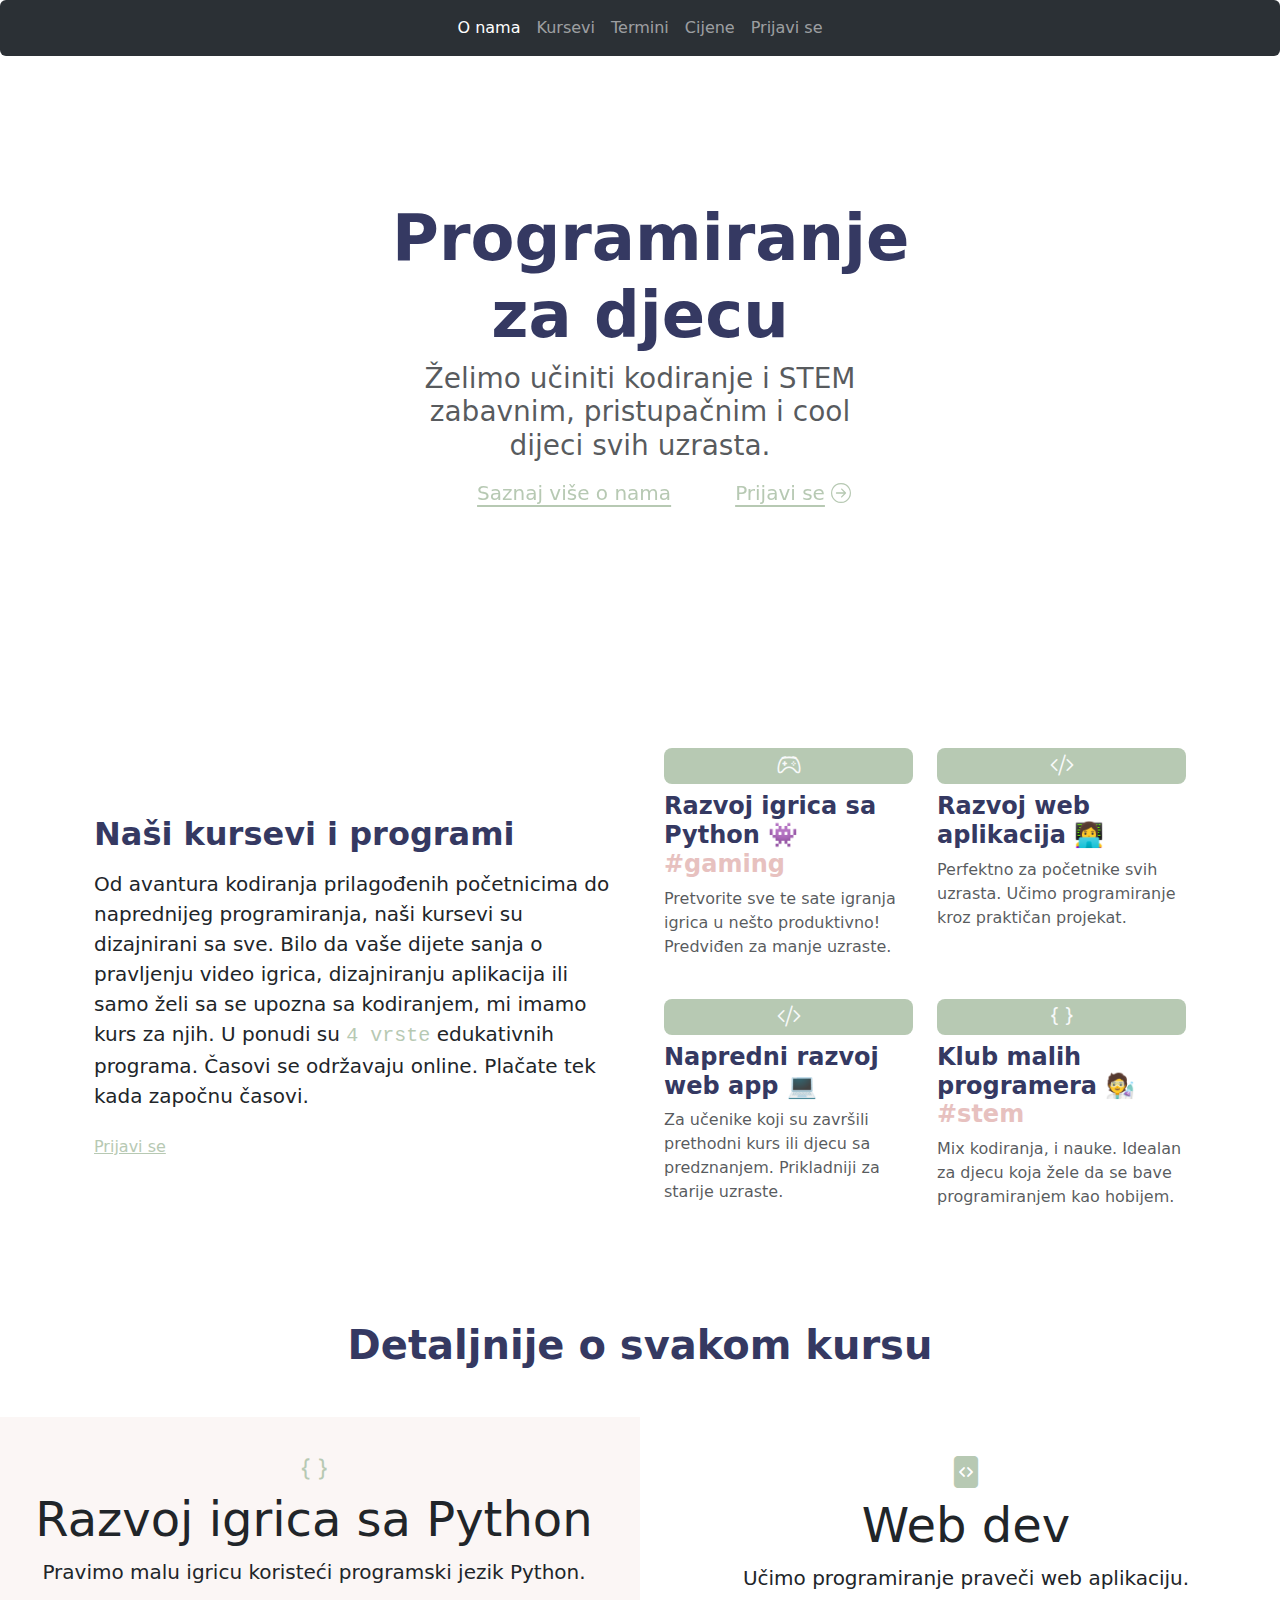
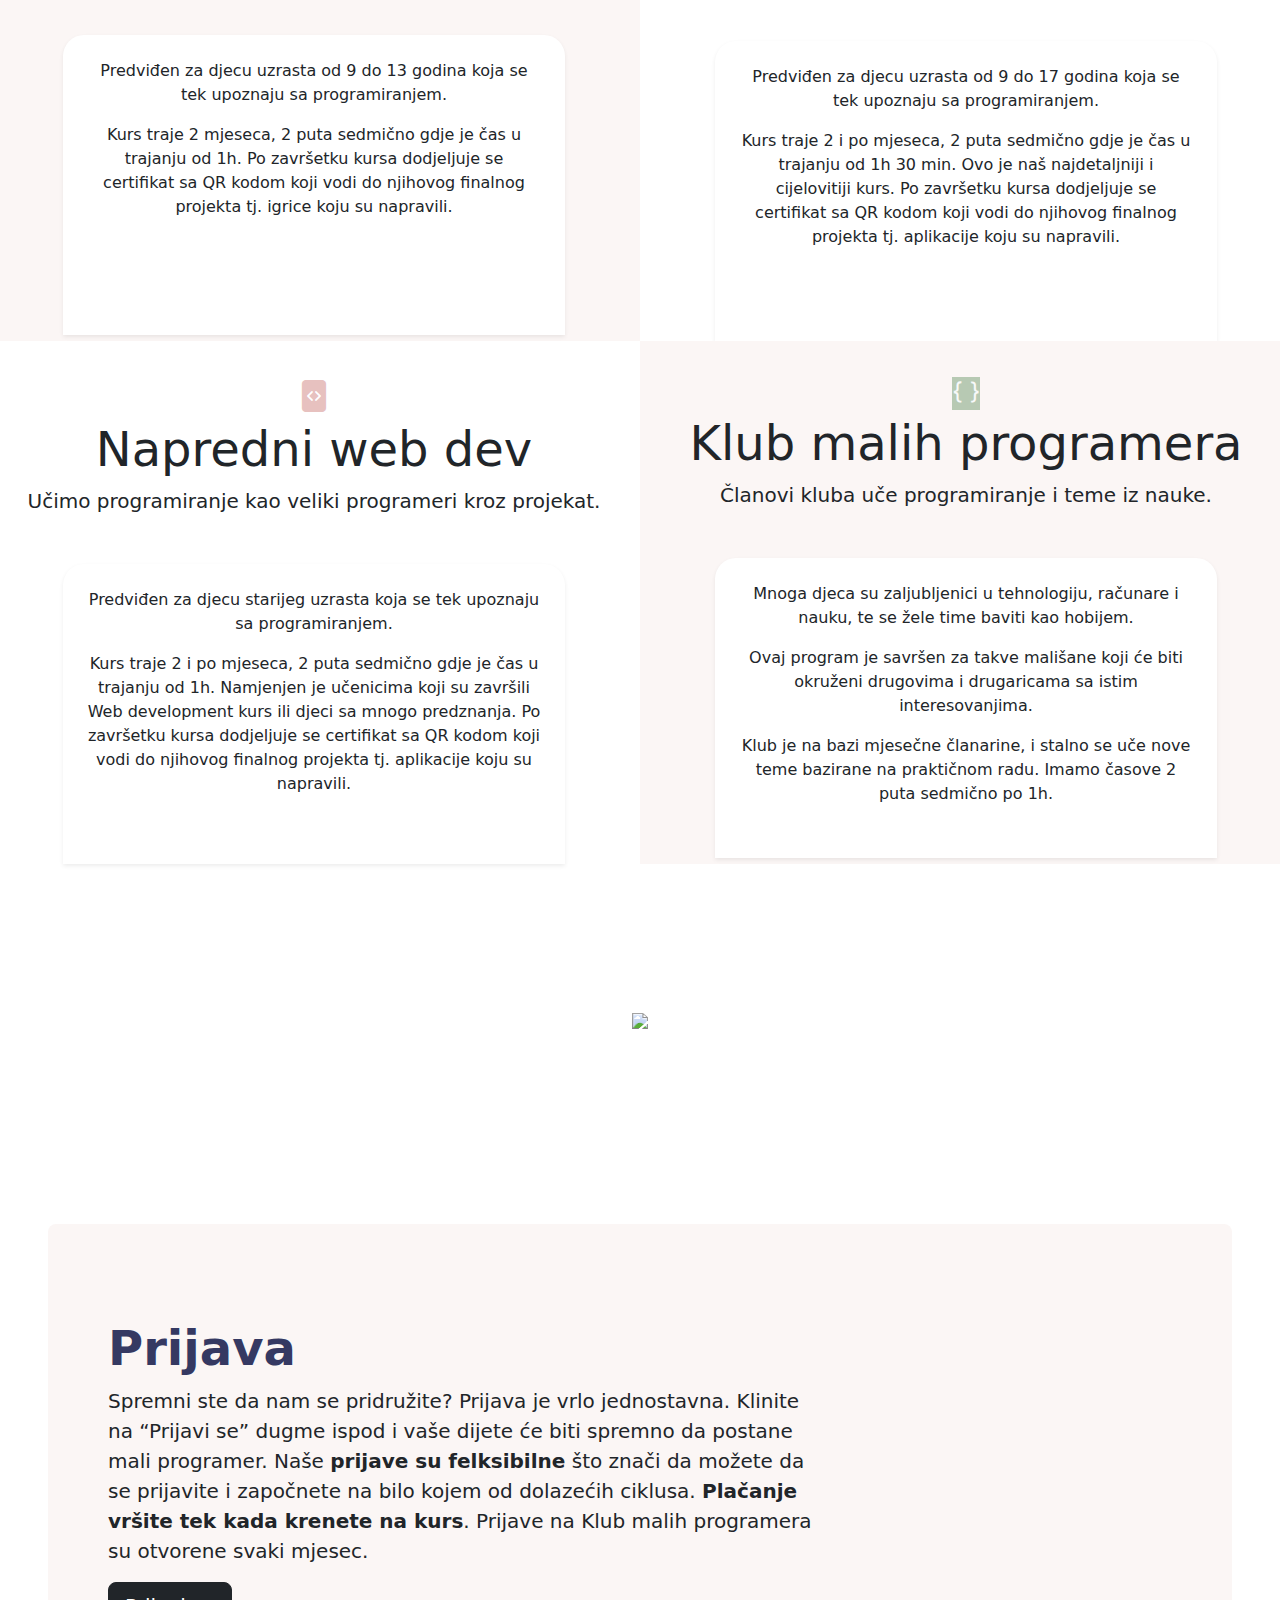
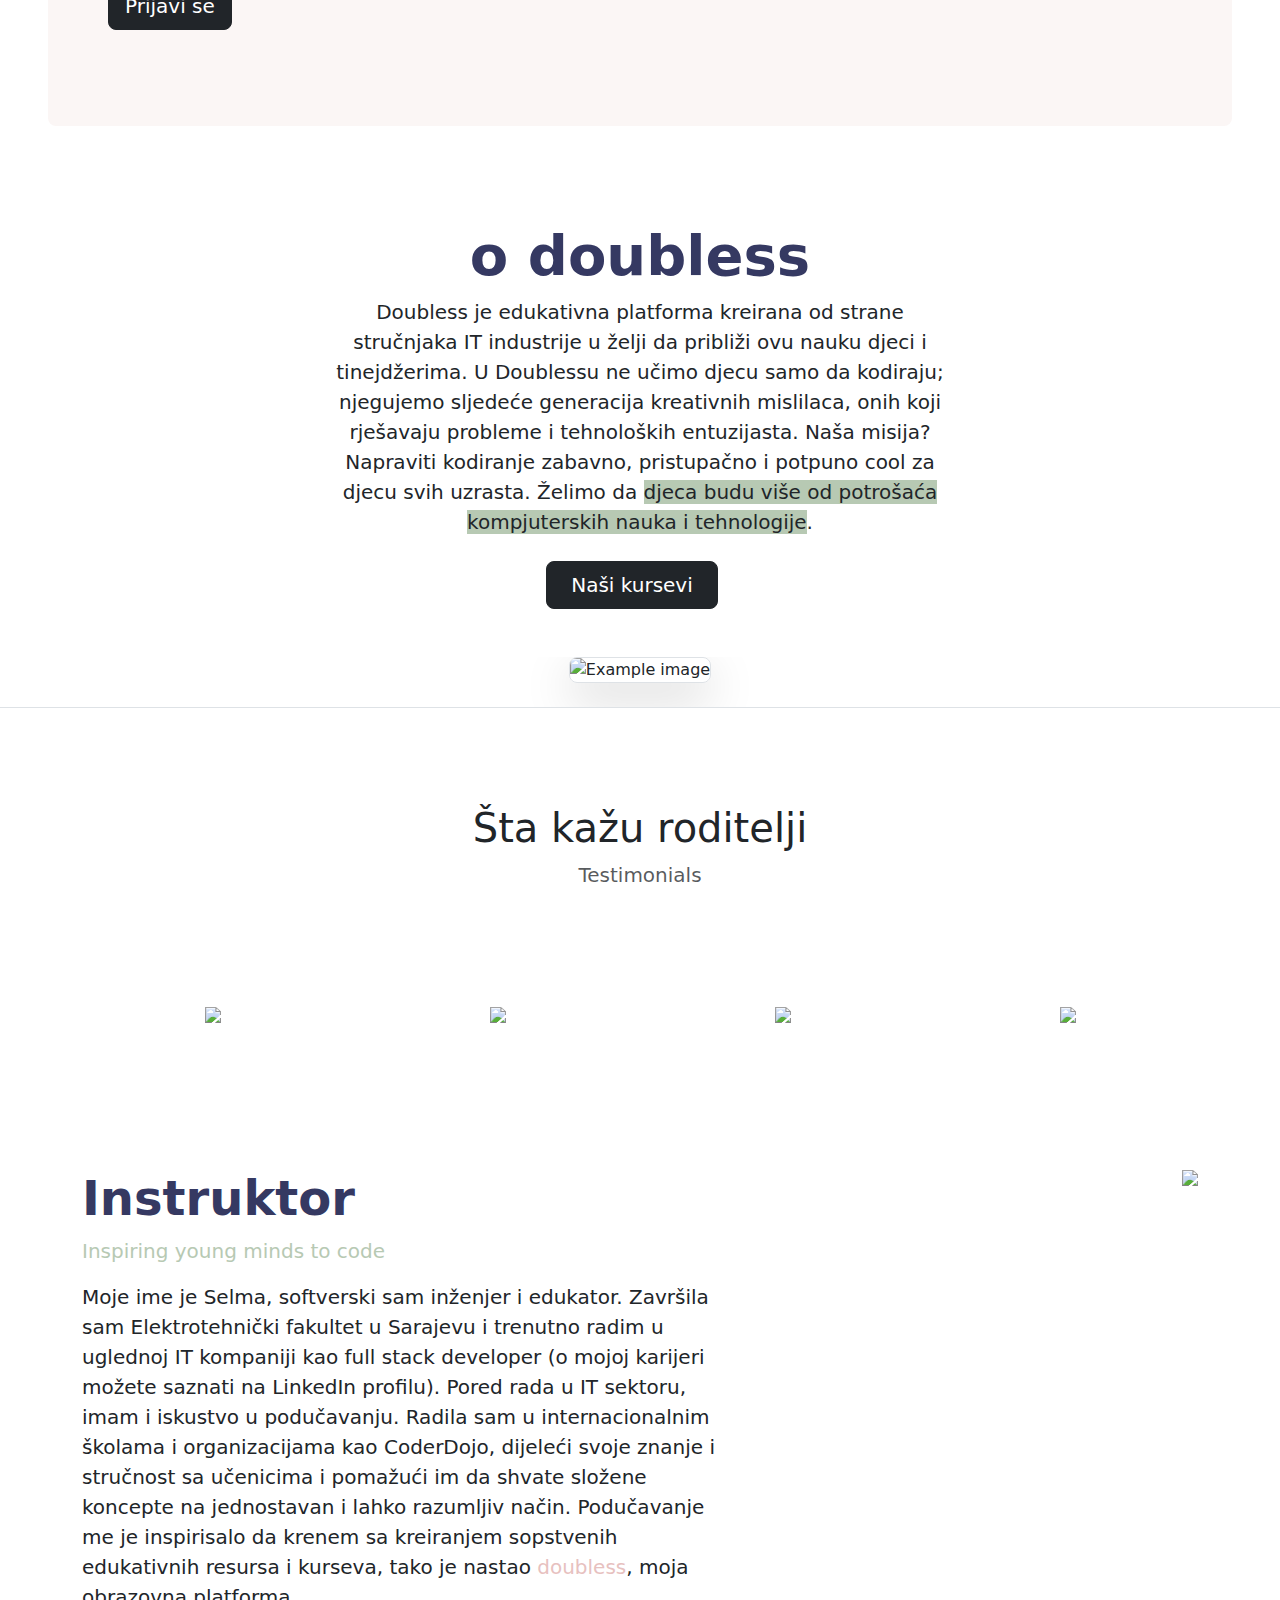
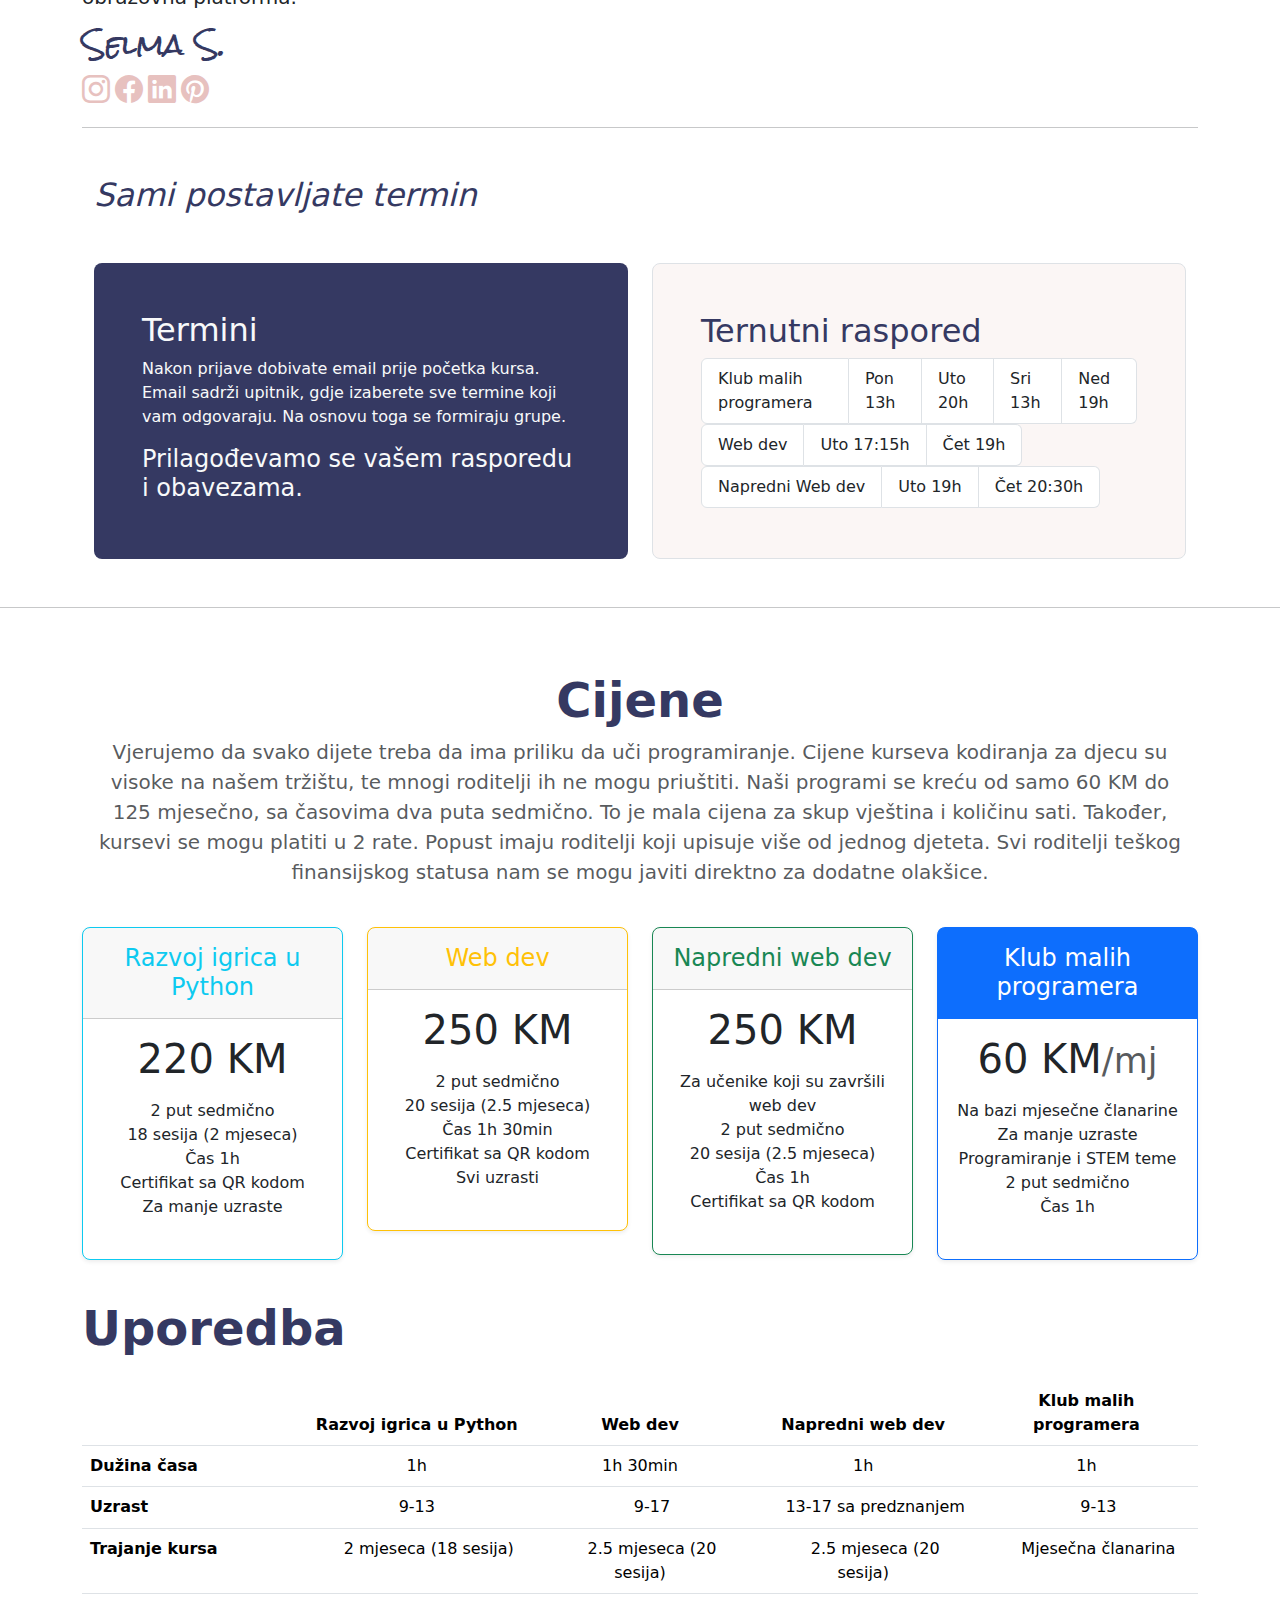
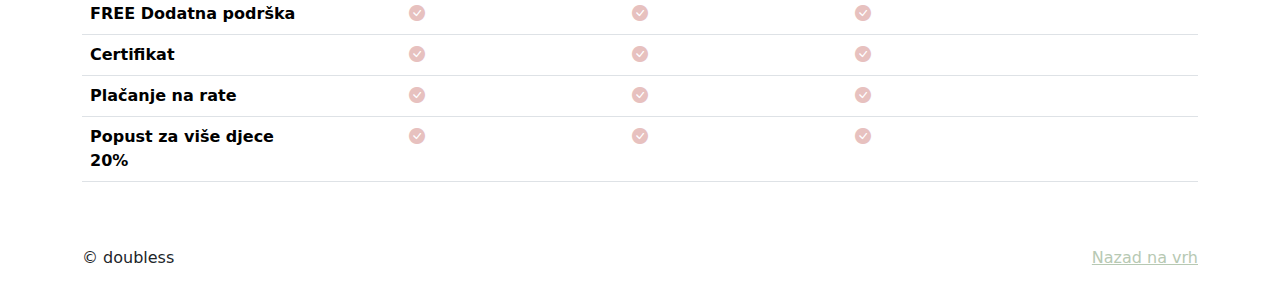
==== index.html @ 35d380a1 "Update and rename indext.html to index.html" ====
<!DOCTYPE html>
<html>

<head>
    <title>doubless - Kursevi Info</title>
    <link rel="icon" type="image/x-icon" href="assets/doubless-logo.svg">
    <link rel="stylesheet" href="style.css">
    <link href="https://cdn.jsdelivr.net/npm/bootstrap@5.3.3/dist/css/bootstrap.min.css" rel="stylesheet"
        integrity="sha384-QWTKZyjpPEjISv5WaRU9OFeRpok6YctnYmDr5pNlyT2bRjXh0JMhjY6hW+ALEwIH" crossorigin="anonymous">
    <link rel="stylesheet" href="https://cdn.jsdelivr.net/npm/bootstrap-icons@1.3.0/font/bootstrap-icons.css">
    <link rel="preconnect" href="https://fonts.googleapis.com">
    <link rel="preconnect" href="https://fonts.gstatic.com" crossorigin>
    <link href="https://fonts.googleapis.com/css2?family=Rock+Salt&display=swap" rel="stylesheet">
    <script src="https://cdn.jsdelivr.net/npm/bootstrap@5.3.3/dist/js/bootstrap.bundle.min.js"></script>
</head>

<body>
    <!--NAVBAR-->
    <nav class="navbar navbar-expand-lg bg-body-tertiary rounded sticky-top" aria-label="Main menu"
        data-bs-theme="dark">
        <div class="container-fluid">
            <button class="navbar-toggler" type="button" data-bs-toggle="collapse" data-bs-target="#navbarsExample11"
                aria-controls="navbarsExample11" aria-expanded="false" aria-label="Toggle navigation">
                <span class="navbar-toggler-icon"></span>
            </button>

            <div class="collapse navbar-collapse d-lg-flex" id="navbarsExample11">
                <ul class="navbar-nav col-lg-12 justify-content-lg-center">
                    <li class="nav-item">
                        <a class="nav-link active" aria-current="page" href="#o-doubless">O nama</a>
                    </li>
                    <li class="nav-item">
                        <a class="nav-link" href="#kursevi">Kursevi</a>
                    </li>
                    <li class="nav-item">
                        <a class="nav-link" href="#termini">Termini</a>
                    </li>
                    <li class="nav-item">
                        <a class="nav-link" href="#cijene">Cijene</a>
                    </li>
                    <li class="nav-item">
                        <a class="nav-link" href="#prijava">Prijavi se</a>
                    </li>
                </ul>

            </div>
        </div>
    </nav>
    </nav>
    <!--END NAVBAR-->
    <main data-bs-spy="scroll" data-bs-target="#main-nav">
        <!--HEADER-->
        <div class="position-relative overflow-hidden p-3 p-md-5 coding-kids-bg text-center">
            <div class="col-md-6 p-lg-5 mx-auto my-5">
                <h1 class="display-3 fw-bold blue-text">Programiranje za djecu</h1>
                <h3 class="fw-normal text-muted mb-3">Želimo učiniti kodiranje i STEM zabavnim, pristupačnim i cool
                    dijeci svih uzrasta.</h3>
                <div class="d-flex gap-3 justify-content-center lead fw-normal">
                    <a class="icon-link mx-5" href="#o-doubless">
                        Saznaj više o nama
                    </a>
                    <a class="icon-link" href="#prijava">
                        Prijavi se <i class="bi-arrow-right-circle"></i>

                    </a>
                </div>
            </div>
        </div>

        <!--KURSEVI-->
        <div id="kursevi" class="container px-4 py-5">

            <div class="row row-cols-1 row-cols-md-2 align-items-md-center g-5 py-5">
                <div class="col d-flex flex-column align-items-start gap-2">
                    <h2 class="fw-bold blue-text">Naši kursevi i programi</h2>
                    <p class="lead">
                        Od avantura kodiranja prilagođenih početnicima do naprednijeg programiranja, naši kursevi su
                        dizajnirani sa sve. Bilo da vaše dijete sanja o pravljenju video igrica,
                        dizajniranju
                        aplikacija ili samo želi sa se upozna sa kodiranjem, mi imamo kurs za njih. U ponudi su
                        <strong class="font-monospace green-text">4 vrste</strong>
                        edukativnih programa. Časovi se održavaju online. Plačate tek kada započnu časovi.
                    </p>
                    <a href="https://docs.google.com/forms/d/e/1FAIpQLSfyMTH7aptiJFYDIwvxErD6fFetUZGbNiWB-TC8jbRdV_e57Q/viewform?usp=sf_link"
                        class="green-text">Prijavi se</a>
                </div>

                <div class="col">
                    <div class="row row-cols-1 row-cols-sm-2 g-4">
                        <div class="col d-flex flex-column gap-2">
                            <div
                                class="feature-icon-small d-inline-flex align-items-center justify-content-center green-bg fs-4 rounded-3">
                                <i class="bi bi-controller  text-light"></i>
                            </div>
                            <h4 class="fw-semibold mb-0 blue-text">Razvoj igrica sa Python 👾 <span
                                    class="pink-text">#gaming</span></h4>
                            <p class="text-body-secondary">Pretvorite sve te sate igranja igrica u nešto produktivno!
                                Predviđen za manje uzraste.
                            </p>
                        </div>

                        <div class="col d-flex flex-column gap-2">
                            <div
                                class="feature-icon-small d-inline-flex align-items-center justify-content-center green-bg fs-4 rounded-3">
                                <i class="bi bi-code-slash  text-light"></i>
                            </div>
                            <h4 class="fw-semibold mb-0 blue-text">Razvoj web aplikacija 👩‍💻 </h4>
                            <p class="text-body-secondary">Perfektno za početnike svih uzrasta. Učimo programiranje kroz
                                praktičan projekat.
                            </p>
                        </div>

                        <div class="col d-flex flex-column gap-2">
                            <div
                                class="feature-icon-small d-inline-flex align-items-center justify-content-center green-bg fs-4 rounded-3">
                                <i class="bi bi-code-slash  text-light"></i>
                            </div>
                            <h4 class="fw-semibold mb-0 blue-text">Napredni razvoj web app 💻</h4>
                            <p class="text-body-secondary">Za učenike koji su završili prethodni kurs ili djecu sa
                                predznanjem. Prikladniji za starije uzraste.
                            </p>
                        </div>

                        <div class="col d-flex flex-column gap-2">
                            <div
                                class="feature-icon-small d-inline-flex align-items-center justify-content-center green-bg fs-4 rounded-3">
                                <i class="bi bi-braces text-light"></i>
                            </div>

                            <h4 class="fw-semibold mb-0 blue-text">Klub malih programera 🧑‍🔬<span
                                    class="pink-text">#stem</span></h4>
                            <p class="text-body-secondary">Mix kodiranja, i nauke. Idealan za djecu koja
                                žele da se bave programiranjem kao hobijem.
                            </p>
                        </div>
                    </div>
                </div>
            </div>
        </div>
        <!--KURSEVI DETALJNO-->
        <div clas="container mt-5 mb-5">
            <h2 class="display-6 fw-bold blue-text mb-5 text-center">Detaljnije o svakom kursu</h2>
            <div class="row text-center">
                <div class="col-lg-6 light-bg">
                    <div class="my-3 p-3">
                        <i class="bi bi-braces green-text fs-3"></i>
                        <h2 class="display-5">Razvoj igrica sa Python</h2>
                        <p class="lead    ">Pravimo malu igricu koristeći programski jezik Python.</p>
                    </div>
                    <div class="bg-body shadow-sm mx-auto p-4"
                        style="width: 80%; height: 300px; border-radius: 21px 21px 0 0;">
                        <p>Predviđen za djecu uzrasta od 9 do 13 godina koja se tek upoznaju sa programiranjem.</p>
                        <p>Kurs traje 2 mjeseca, 2 puta sedmično gdje je čas u trajanju od 1h. Po završetku kursa
                            dodjeljuje se certifikat sa QR kodom koji vodi do njihovog finalnog
                            projekta tj. igrice koju su napravili.</p>

                    </div>
                </div>
                <div class="col-lg-6">
                    <div class="my-3 p-3">
                        <i class="bi bi-file-code-fill green-text fs-2"></i>
                        <h2 class="display-5">Web dev</h2>
                        <p class="lead">Učimo programiranje praveči web aplikaciju.</p>
                    </div>
                    <div class="bg-body shadow-sm mx-auto p-4"
                        style="width: 80%; height: 300px; border-radius: 21px 21px 0 0;">
                        <p>Predviđen za djecu uzrasta od 9 do 17 godina koja se tek upoznaju sa programiranjem.</p>
                        <p>Kurs traje 2 i po mjeseca, 2 puta sedmično gdje je čas u trajanju od 1h 30 min. Ovo je naš
                            najdetaljniji i cijelovitiji kurs. Po završetku kursa
                            dodjeljuje se certifikat sa QR kodom koji vodi do njihovog finalnog
                            projekta tj. aplikacije koju su napravili.</p>
                    </div>
                </div>
            </div>
            <div class="row text-center">
                <div class="col-lg-6">
                    <div class="my-3 p-3">
                        <i class="bi bi-file-code-fill pink-text fs-2"></i>
                        <h2 class="display-5">Napredni web dev</h2>
                        <p class="lead    ">Učimo programiranje kao veliki programeri kroz projekat.</p>
                    </div>
                    <div class="bg-body shadow-sm mx-auto p-4"
                        style="width: 80%; height: 300px; border-radius: 21px 21px 0 0;">
                        <p>Predviđen za djecu starijeg uzrasta koja se tek upoznaju sa programiranjem.</p>
                        <p>Kurs traje 2 i po mjeseca, 2 puta sedmično gdje je čas u trajanju od 1h. Namjenjen je
                            učenicima koji su završili Web development kurs ili djeci sa mnogo predznanja. Po završetku
                            kursa
                            dodjeljuje se certifikat sa QR kodom koji vodi do njihovog finalnog
                            projekta tj. aplikacije koju su napravili.</p>
                    </div>
                </div>
                <div class="col-lg-6 light-bg">
                    <div class="my-3 p-3">
                        <i class="bi bi-braces text-light green-bg fs-3"></i>
                        <h2 class="display-5">Klub malih programera</h2>
                        <p class="lead">Članovi kluba uče programiranje i teme iz nauke.</p>
                    </div>
                    <div class="bg-body shadow-sm mx-auto p-4"
                        style="width: 80%; height: 300px; border-radius: 21px 21px 0 0;">
                        <p>Mnoga djeca su zaljubljenici u tehnologiju, računare i nauku, te se žele time baviti kao
                            hobijem.</p>
                        <p>Ovaj program je savršen za takve mališane koji će biti okruženi drugovima i drugaricama sa
                            istim interesovanjima.</p>
                        <p>Klub je na bazi mjesečne članarine, i stalno se uče nove teme bazirane na praktičnom radu.
                            Imamo časove 2 puta sedmično po 1h.
                        </p>

                    </div>
                </div>

            </div>
        </div>

        <!--CERTIFIKAT-->
        <div class="position-relative overflow-hidden p-3 p-md-5 text-center">
            <div class="col-md-12 p-lg-5 mx-auto my-5">
                <img class="img-fluid" src="assets/certifikat.png">
            </div>
        </div>
        <!--PRIJAVA-->
        <div id="prijava" class="p-5 m-5 light-bg rounded-3">
            <div class="container-fluid py-5">
                <h1 class="display-5 fw-bold blue-text">Prijava</h1>
                <p class="col-md-8 fs-5">
                    Spremni ste da nam se pridružite? Prijava je vrlo jednostavna. Klinite na “Prijavi se”
                    dugme ispod i vaše dijete će biti spremno da postane mali programer. Naše
                    <strong> prijave su felksibilne</strong> što znači da možete da se prijavite i započnete na bilo
                    kojem od
                    dolazećih ciklusa. <strong>Plačanje vršite tek kada krenete na kurs</strong>. Prijave na Klub malih
                    programera su otvorene svaki mjesec.
                </p>
                <a href="https://docs.google.com/forms/d/e/1FAIpQLSfyMTH7aptiJFYDIwvxErD6fFetUZGbNiWB-TC8jbRdV_e57Q/viewform?usp=sf_link"
                    class="btn btn-dark btn-lg" type="button">Prijavi se</a>
            </div>
        </div>

        <!--O NAMA-->
        <div id="o-doubless" class="px-4 pt-5 text-center border-bottom">
            <h1 class="display-4 fw-bold blue-text">o doubless</h1>
            <div class="col-lg-6 mx-auto">
                <p class="lead mb-4">Doubless je edukativna platforma kreirana od strane stručnjaka IT industrije u
                    želji da približi ovu nauku djeci i tinejdžerima. U Doublessu ne učimo djecu samo da kodiraju;
                    njegujemo sljedeće
                    generacija kreativnih mislilaca, onih koji rješavaju probleme i tehnoloških entuzijasta. Naša
                    misija? Napraviti
                    kodiranje
                    zabavno, pristupačno i potpuno cool za djecu svih uzrasta. Želimo da <spam class="green-bg">djeca
                        budu više od potrošaća
                        kompjuterskih nauka i tehnologije</spam>.
                </p>
                <div class="d-grid gap-2 d-sm-flex justify-content-sm-center mb-5">
                    <a href="#kursevi" type="button" class="btn btn-dark btn-lg px-4 me-sm-3">Naši kursevi</a>
                </div>
            </div>
            <div class="overflow-hidden" style="max-height: 30vh;">
                <div class="container px-5">
                    <img src="https://scontent.fsjj1-1.fna.fbcdn.net/v/t39.30808-6/355636061_574315298188347_8721542532376691542_n.png?_nc_cat=110&ccb=1-7&_nc_sid=cc71e4&_nc_ohc=D7DRjhoy9J8Q7kNvgGRf_wW&_nc_ht=scontent.fsjj1-1.fna&oh=00_AYCmL9m9R1mGpqq2GhCBnh_UpuxuMKOahS43EcLEIBGIGQ&oe=66D1874F"
                        class="img-fluid border rounded-3 shadow-lg mb-4" alt="Example image" width="700" height="500"
                        loading="lazy">
                </div>
            </div>
        </div>
        <!--TESTIMONIALS-->
        <section class="py-5 text-center container">
            <div class="row py-lg-5">
                <div class="col-lg-8 col-md-8 mx-auto">
                    <h1 class="fw-light">Šta kažu roditelji</h1>
                    <p class="lead text-body-secondary">Testimonials</p>
                </div>
            </div>
            <div class="row py-lg-5">
                <div class="col-lg-3 col-md-4 mx-auto">
                    <img class="img-fluid" src="assets/testimonials1.png">
                </div>
                <div class="col-lg-3 col-md-4 mx-auto">
                    <img class="img-fluid" src="assets/testimonials2.png">
                </div>
                <div class="col-lg-3 col-md-4 mx-auto">
                    <img class="img-fluid" src="assets/testimonials3.png">
                </div>
                <div class="col-lg-3 col-md-4 mx-auto">
                    <img class="img-fluid" src="assets/testimonials4.png">
                </div>
            </div>
        </section>
        <!--INSTRUKTOR-->
        <div class="container marketing mt-5">
            <div class="row featurette">
                <div class="col-lg-7">
                    <h2 class="display-5 fw-bold blue-text">Instruktor
                    </h2>
                    <p class="lead green-text">Inspiring young minds to code</p>

                    <p class="lead">Moje ime je Selma, softverski sam inženjer i edukator. Završila sam Elektrotehnički
                        fakultet u Sarajevu i trenutno radim u uglednoj IT kompaniji kao full stack developer (o mojoj
                        karijeri možete saznati na LinkedIn profilu).
                        Pored rada u IT sektoru, imam i iskustvo u podučavanju. Radila sam u internacionalnim školama i
                        organizacijama kao
                        CoderDojo, dijeleći svoje znanje i stručnost sa učenicima i pomažući im da shvate složene
                        koncepte na jednostavan i lahko razumljiv način. Podučavanje me je inspirisalo da krenem sa
                        kreiranjem sopstvenih edukativnih resursa i kurseva, tako je nastao <spam
                            class="strong pink-text">doubless</spam>, moja obrazovna platforma.
                    </p>
                    <h3 class="rock-salt-regular blue-text mt-3 mb-2">Selma S.</h3>
                    <a href="https://www.instagram.com/doubless.primary/?hl=hr
                    " class="pink-text fs-3"><i class="bi bi-instagram"></i></a>
                    <a href="https://www.facebook.com/doubless.primary" class="pink-text fs-3"><i
                            class="bi bi-facebook"></i></a>
                    <a href="https://www.linkedin.com/in/selma-sorguc/
                    " class="pink-text fs-3"><i class="bi bi-linkedin"></i></a>
                    <a href="https://www.linkedin.com/in/selma-sorguc/
                    " class="pink-text fs-3"><i class="bi bi-pinterest"></i></a>
                </div>
                <div class="col-lg-5">
                    <img class="img-fluid float-end" src="assets/Professional Photos/7.png">
                </div>
            </div>

            <hr class="featurette-divider">

        </div>

        <!--TERMINI-->
        <div class="container">
            <div id="termini" class="container mt-5 mb-5">
                <h2 class="mt-5 mb-5 blue-text"><em>Sami postavljate termin</em></h2>
                <div class="row align-items-md-stretch">
                    <div class="col-md-6">
                        <div class="h-100 p-5 blue-bg text-light rounded-3">
                            <h2>Termini</h2>
                            <p>Nakon prijave dobivate email prije početka kursa. Email sadrži upitnik, gdje
                                izaberete
                                sve
                                termine koji vam odgovaraju. Na osnovu toga se formiraju grupe.</p>
                            <h4>Prilagođevamo se vašem
                                rasporedu i obavezama.</h4>
                        </div>
                    </div>
                    <div class="col-md-6">
                        <div class="h-100 p-5 light-bg border rounded-3">
                            <h2 class="blue-text">Ternutni raspored</h2>
                            <ul class="list-group list-group-horizontal">
                                <li class="list-group-item">Klub malih programera</li>
                                <li class="list-group-item">Pon 13h</li>
                                <li class="list-group-item">Uto 20h</li>
                                <li class="list-group-item">Sri 13h</li>
                                <li class="list-group-item">Ned 19h</li>
                            </ul>
                            <ul class="list-group list-group-horizontal">
                                <li class="list-group-item">Web dev</li>
                                <li class="list-group-item">Uto 17:15h</li>
                                <li class="list-group-item">Čet 19h</li>
                            </ul>
                            <ul class="list-group list-group-horizontal">
                                <li class="list-group-item">Napredni Web dev</li>
                                <li class="list-group-item">Uto 19h</li>
                                <li class="list-group-item">Čet 20:30h</li>
                            </ul>
                        </div>
                    </div>
                </div>
            </div>
        </div>
        <hr class="featurette-divider">
        <!--CIJENE-->
        <div id="cijene" class="container mt-5 mb-5">
            <div class="pricing-header p-3 pb-md-4 mx-auto text-center">
                <h1 class="display-5 fw-bold blue-text">Cijene</h1>
                <p class="fs-5 text-body-secondary">Vjerujemo da svako dijete treba da ima priliku da uči programiranje.
                    Cijene kurseva kodiranja za djecu su visoke na našem tržištu, te mnogi roditelji ih ne mogu
                    priuštiti. Naši programi se kreću od samo 60 KM do 125 mjesečno, sa časovima dva puta sedmično. To
                    je mala cijena za skup vještina i količinu sati. Također, kursevi se mogu platiti u 2 rate. Popust
                    imaju roditelji koji upisuje više od jednog djeteta. Svi roditelji teškog finansijskog statusa nam
                    se mogu javiti direktno za dodatne olakšice.
                </p>
            </div>
            <div class="row row-cols-1 row-cols-md-4 mb-3 text-center">
                <div class="col-md-3">
                    <div class="card mb-4 rounded-3 shadow-sm border-info">
                        <div class="card-header py-3">
                            <h4 class="my-0 fw-normal text-info">Razvoj igrica u Python</h4>
                        </div>
                        <div class="card-body">
                            <h1 class="card-title pricing-card-title">220 KM</h1>
                            <ul class="list-unstyled mt-3 mb-4">
                                <li>2 put sedmično</li>
                                <li>18 sesija (2 mjeseca)</li>
                                <li>Čas 1h</li>
                                <li>Certifikat sa QR kodom</li>
                                <li>Za manje uzraste</li>
                            </ul>
                        </div>
                    </div>
                </div>
                <div class="col-md-3">
                    <div class="card mb-4 rounded-3 shadow-sm border-warning">
                        <div class="card-header py-3">
                            <h4 class="my-0 fw-normal text-warning">Web dev</h4>
                        </div>
                        <div class="card-body">
                            <h1 class="card-title pricing-card-title">250 KM</h1>
                            <ul class="list-unstyled mt-3 mb-4">
                                <li>2 put sedmično</li>
                                <li>20 sesija (2.5 mjeseca)</li>
                                <li>Čas 1h 30min</li>
                                <li>Certifikat sa QR kodom</li>
                                <li>Svi uzrasti</li>
                            </ul>
                        </div>
                    </div>
                </div>
                <div class="col-md-3">
                    <div class="card mb-4 rounded-3 shadow-sm border-success">
                        <div class="card-header py-3">
                            <h4 class="my-0 fw-normal text-success">Napredni web dev</h4>
                        </div>
                        <div class="card-body">
                            <h1 class="card-title pricing-card-title">250 KM</h1>
                            <ul class="list-unstyled mt-3 mb-4">
                                <li>Za učenike koji su završili web dev</li>
                                <li>2 put sedmično</li>
                                <li>20 sesija (2.5 mjeseca)</li>
                                <li>Čas 1h</li>
                                <li>Certifikat sa QR kodom</li>
                            </ul>
                        </div>
                    </div>
                </div>
                <div class="col-md-3">
                    <div class="card mb-4 rounded-3 shadow-sm border-primary">
                        <div class="card-header py-3 text-bg-primary border-primary">
                            <h4 class="my-0 fw-normal">Klub malih programera</h4>
                        </div>
                        <div class="card-body">
                            <h1 class="card-title pricing-card-title">60 KM<small
                                    class="text-body-secondary fw-light">/mj</small></h1>
                            <ul class="list-unstyled mt-3 mb-4">
                                <li>Na bazi mjesečne članarine</li>
                                <li>Za manje uzraste</li>
                                <li>Programiranje i STEM teme</li>
                                <li>2 put sedmično</li>
                                <li>Čas 1h</li>
                            </ul>
                        </div>
                    </div>
                </div>
            </div>

            <h2 class="display-5 fw-bold blue-text mb-4">Uporedba</h2>

            <div class="table-responsive">
                <table class="table text-center">
                    <thead>
                        <tr>
                            <th style="width: 20%;"></th>
                            <th style="width: 20%;">Razvoj igrica u Python</th>
                            <th style="width: 20%;">Web dev</th>
                            <th style="width: 20%;">Napredni web dev</th>
                            <th style="width: 20%;">Klub malih programera</th>
                        </tr>
                    </thead>
                    <tbody>
                        <tr>
                            <th scope="row" class="text-start">Dužina časa</th>
                            <td>1h</td>
                            <td>1h 30min</td>
                            <td>1h</td>
                            <td>1h</td>
                        </tr>
                        <tr>
                            <th scope="row" class="text-start">Uzrast</th>
                            <td>9-13</td>
                            <td><svg class="bi" width="24" height="24">
                                    <use xlink:href="#check"></use>
                                </svg>9-17</td>
                            <td><svg class="bi" width="24" height="24">
                                    <use xlink:href="#check"></use>
                                </svg>13-17 sa predznanjem</td>
                            <td><svg class="bi" width="24" height="24">
                                    <use xlink:href="#check"></use>
                                </svg>9-13</td>
                        </tr>
                    </tbody>

                    <tbody>
                        <tr>
                            <th scope="row" class="text-start">Trajanje kursa</th>
                            <td><svg class="bi" width="24" height="24">
                                    <use xlink:href="#check"></use>
                                </svg>2 mjeseca (18 sesija)</td>
                            <td><svg class="bi" width="24" height="24">
                                    <use xlink:href="#check"></use>
                                </svg>2.5 mjeseca (20 sesija)</td>
                            <td><svg class="bi" width="24" height="24">
                                    <use xlink:href="#check"></use>
                                </svg>2.5 mjeseca (20 sesija)</td>
                            <td><svg class="bi" width="24" height="24">
                                    <use xlink:href="#check"></use>
                                </svg>Mjesečna članarina</td>

                        </tr>
                        <tr>
                            <th scope="row" class="text-start">FREE Dodatna podrška</th>
                            <td><i class="bi bi-check-circle-fill pink-text"></i></td>
                            <td><i class="bi bi-check-circle-fill pink-text"></i></td>
                            <td><i class="bi bi-check-circle-fill pink-text"></i></td>
                            <td></td>
                        </tr>
                        <tr>
                            <th scope="row" class="text-start">Certifikat</th>
                            <td><i class="bi bi-check-circle-fill pink-text"></i></td>
                            <td><i class="bi bi-check-circle-fill pink-text"></i>
                            <td><i class="bi bi-check-circle-fill pink-text"></i>
                            <td>
                        </tr>
                        <tr>
                            <th scope="row" class="text-start">Plačanje na rate</th>
                            <td><i class="bi bi-check-circle-fill pink-text"></i></td>
                            <td><i class="bi bi-check-circle-fill pink-text"></i>
                            <td><i class="bi bi-check-circle-fill pink-text"></i>
                            <td>
                        </tr>
                        <tr>
                            <th scope="row" class="text-start">Popust za više djece 20%</th>
                            <td><i class="bi bi-check-circle-fill pink-text"></i></td>
                            <td><i class="bi bi-check-circle-fill pink-text"></i>
                            <td><i class="bi bi-check-circle-fill pink-text"></i>
                            <td>
                        </tr>
                    </tbody>
                </table>
            </div>

        </div>


        <footer class="container mt-5">
            <p class="float-end"><a class="green-text" href="#">Nazad na vrh</a></p>
            <p>© doubless</p>
        </footer>
    </main>
    <script src="script.js"></script>
</body>

</html>
---- style.css ----
.green-text {
    color: #b7c9b3;
}

.pink-text {
    color: #e7c1bf;
}

.blue-text {
    color: #353962;
}


.green-bg {
    background-color: #b7c9b3;
}

.blue-bg {
    background-color: #353962;
}

.light-bg {
    background-color: #fbf6f5;
}

a.icon-link {
    color: #b7c9b3 !important;
    text-decoration: underline #b7c9b3 !important;
}

.rock-salt-regular {
    font-family: "Rock Salt", cursive;
    font-weight: 400;
    font-style: normal;
}

.coding-kids-bg {
    background: url("assets/coding-kids-bg.png");
    background-position: center;
    background-size: cover;
}
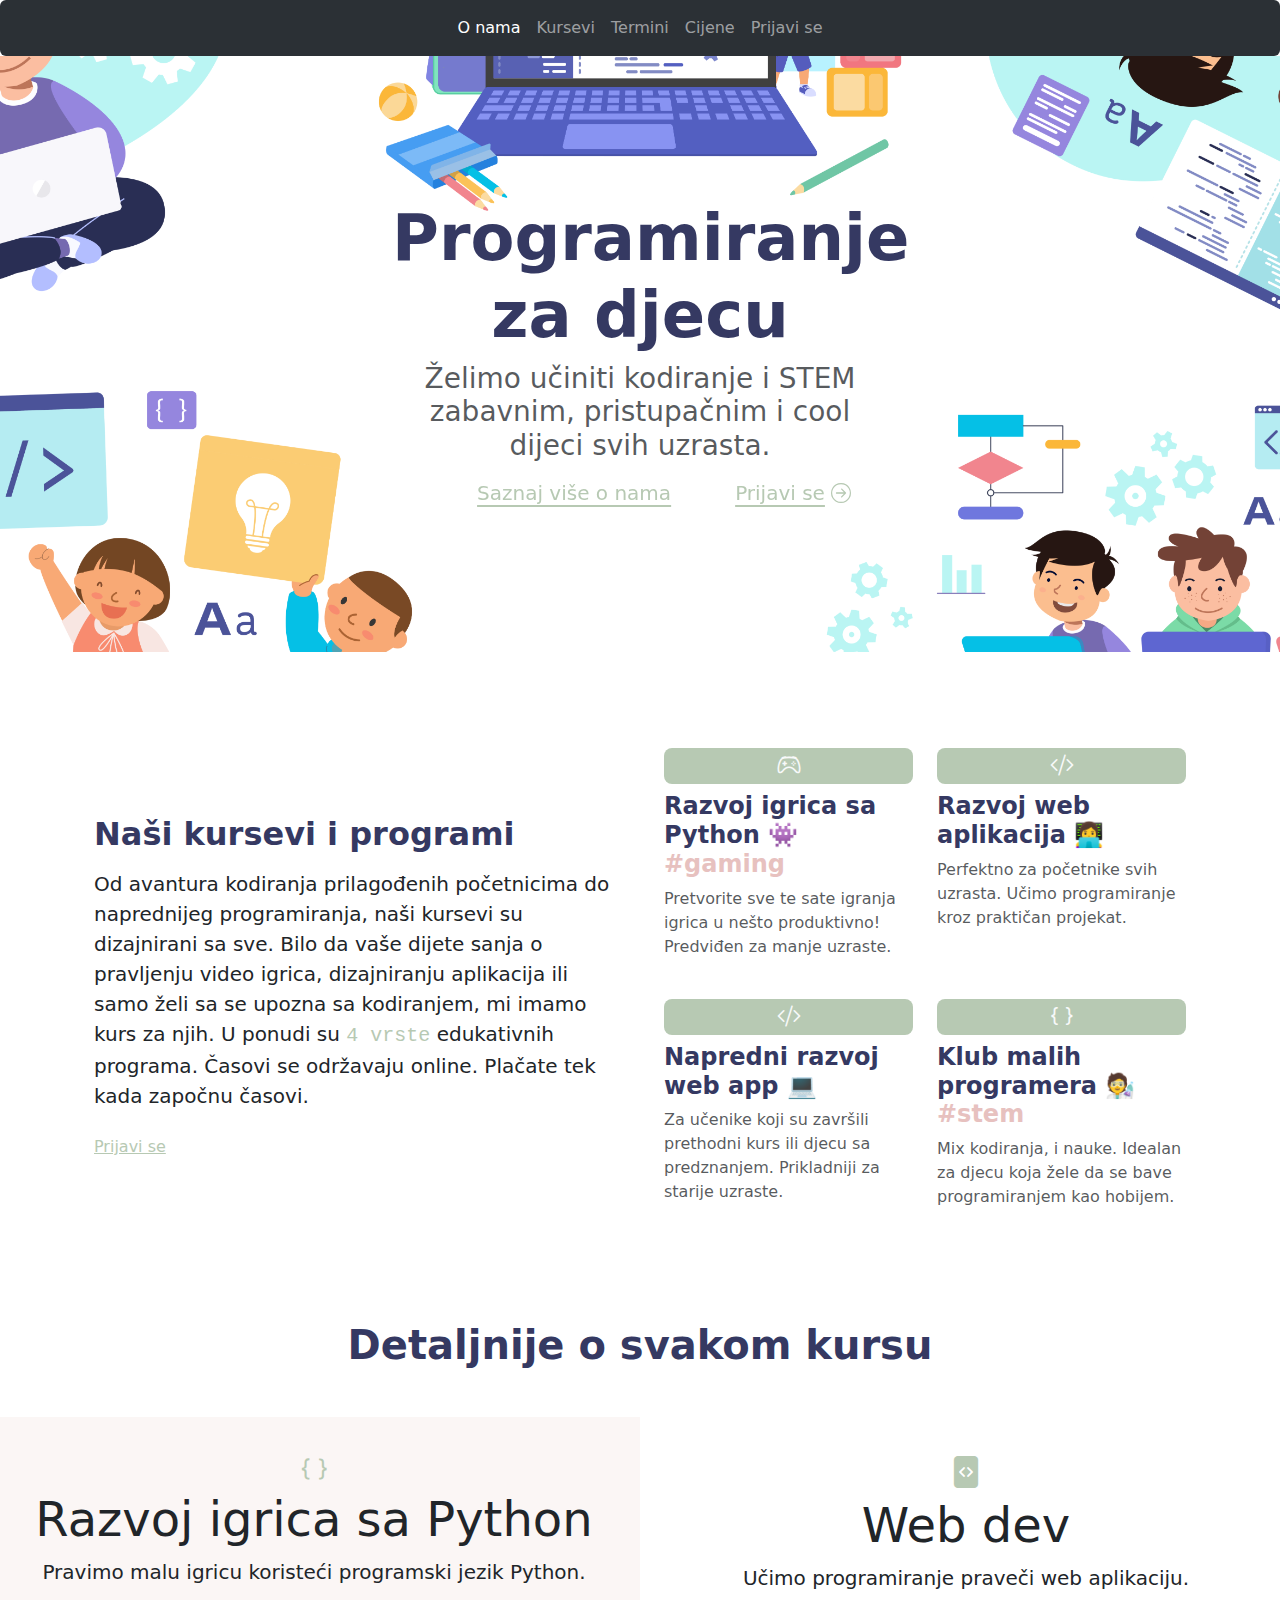
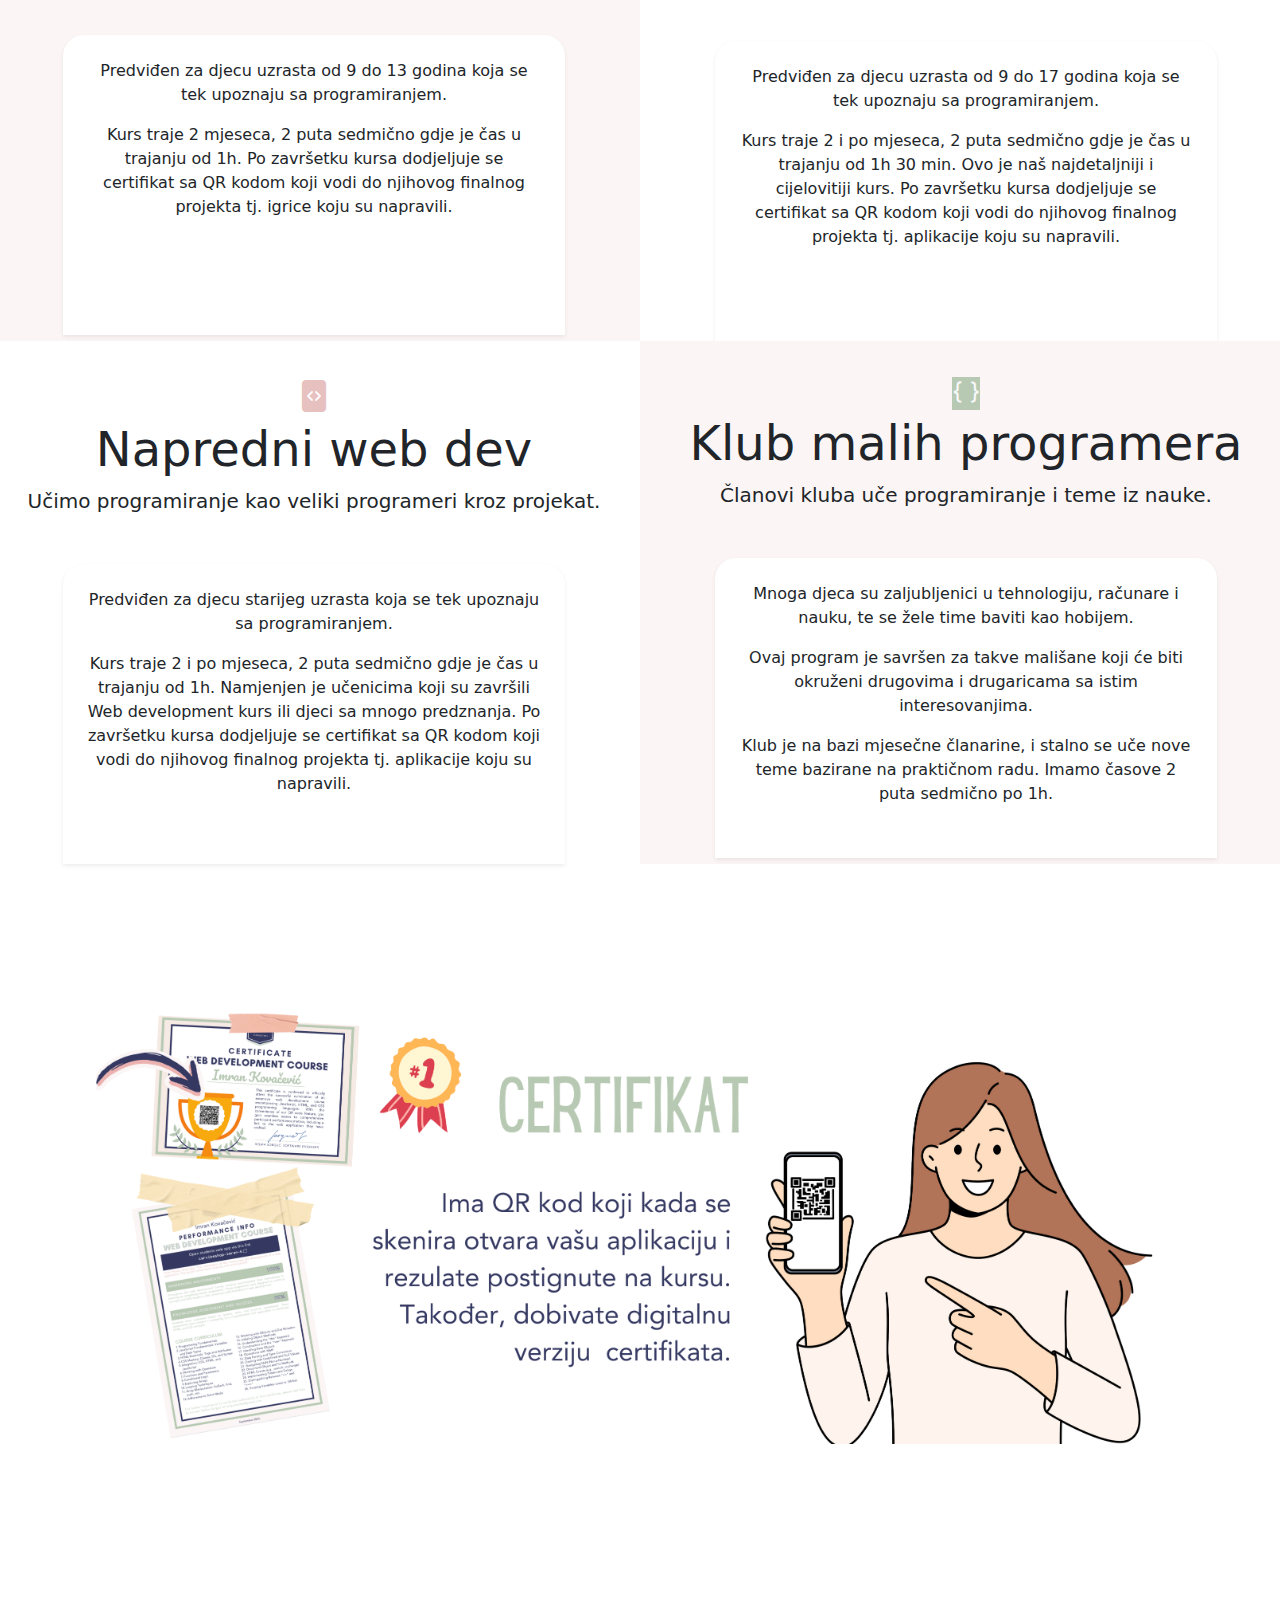
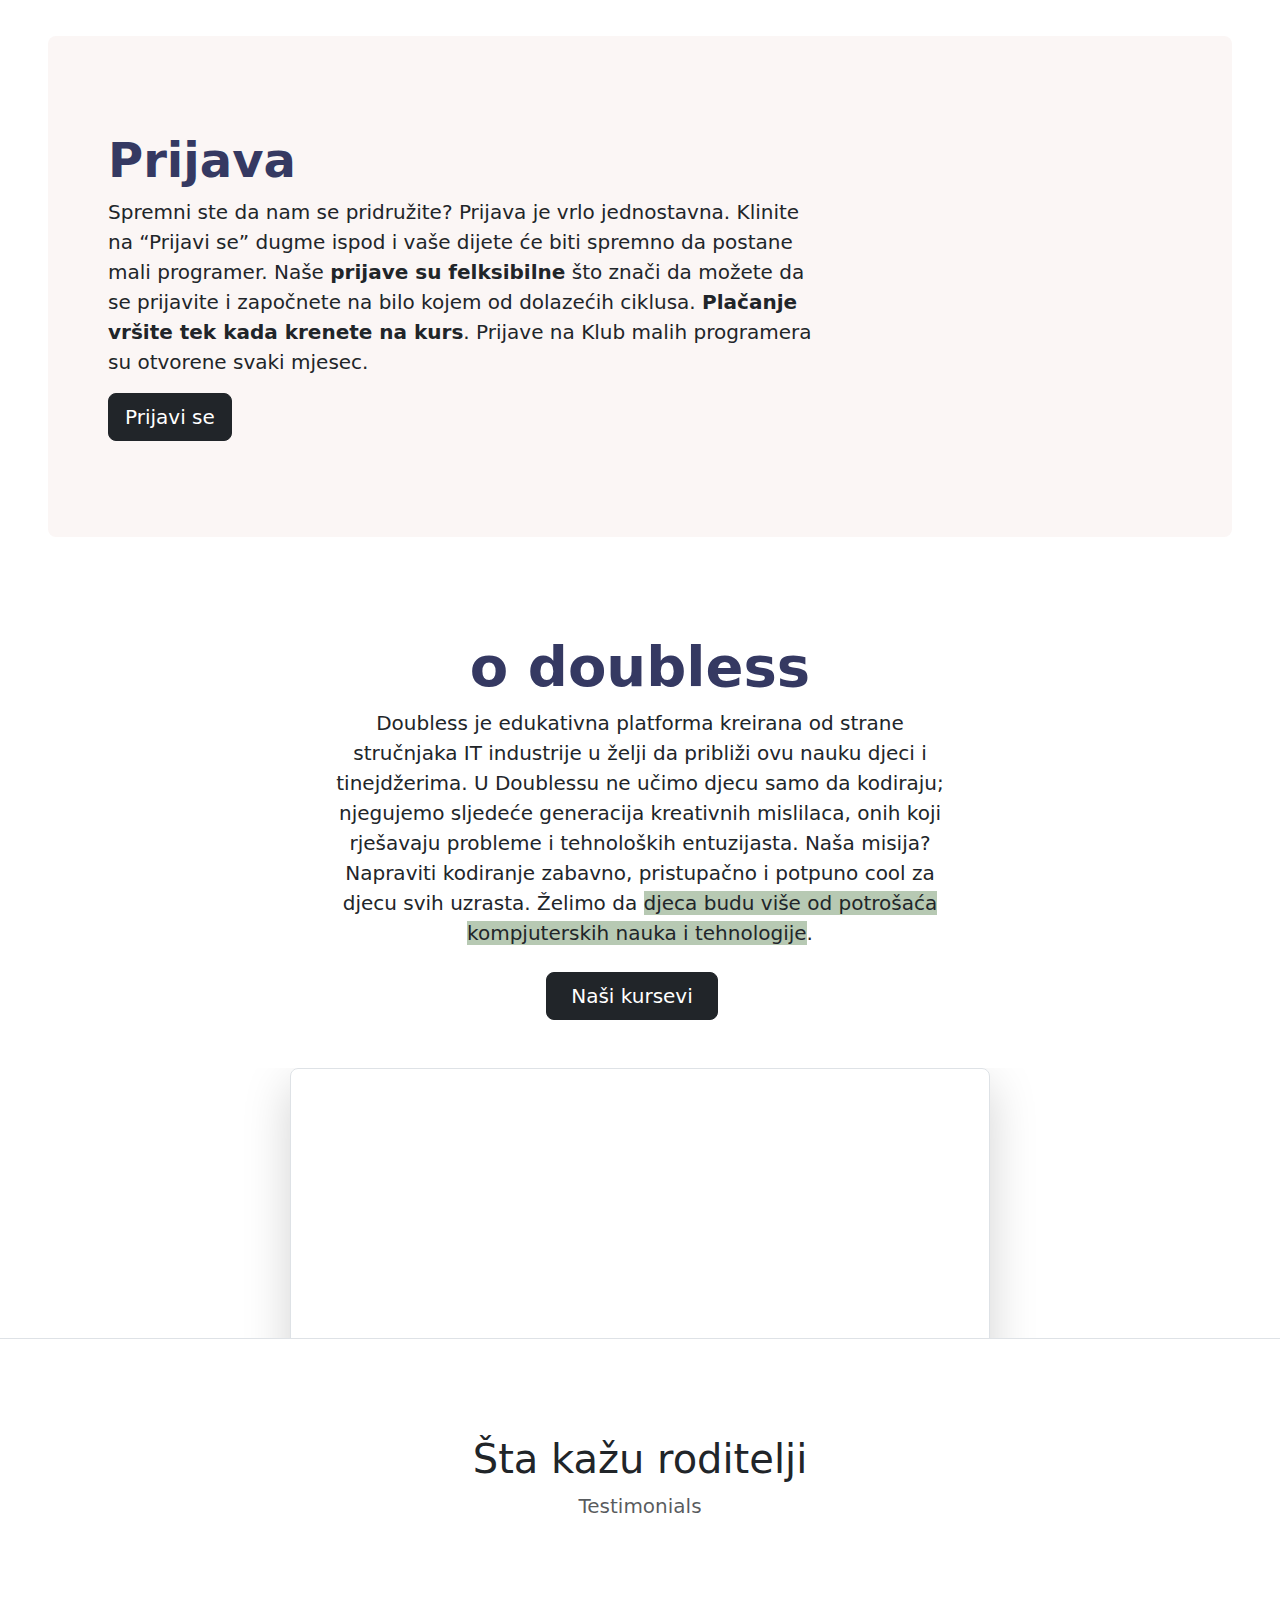
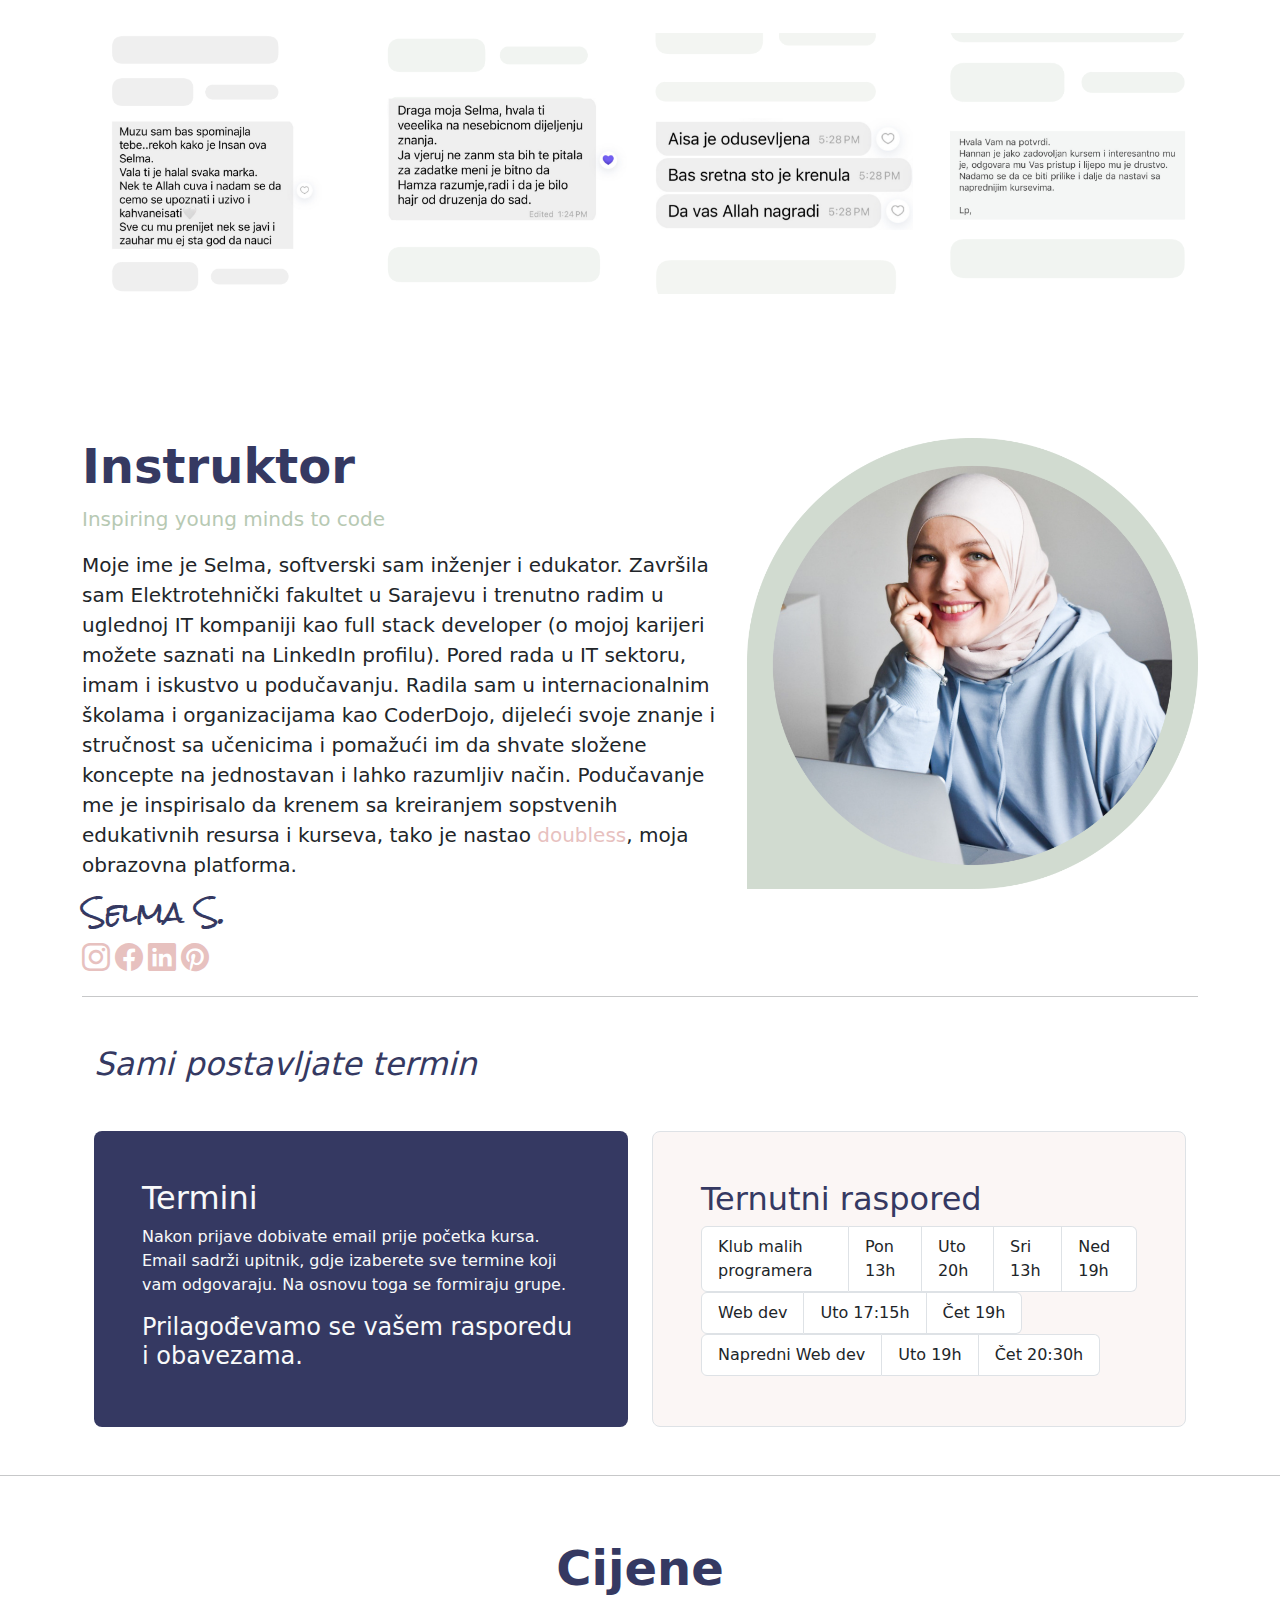
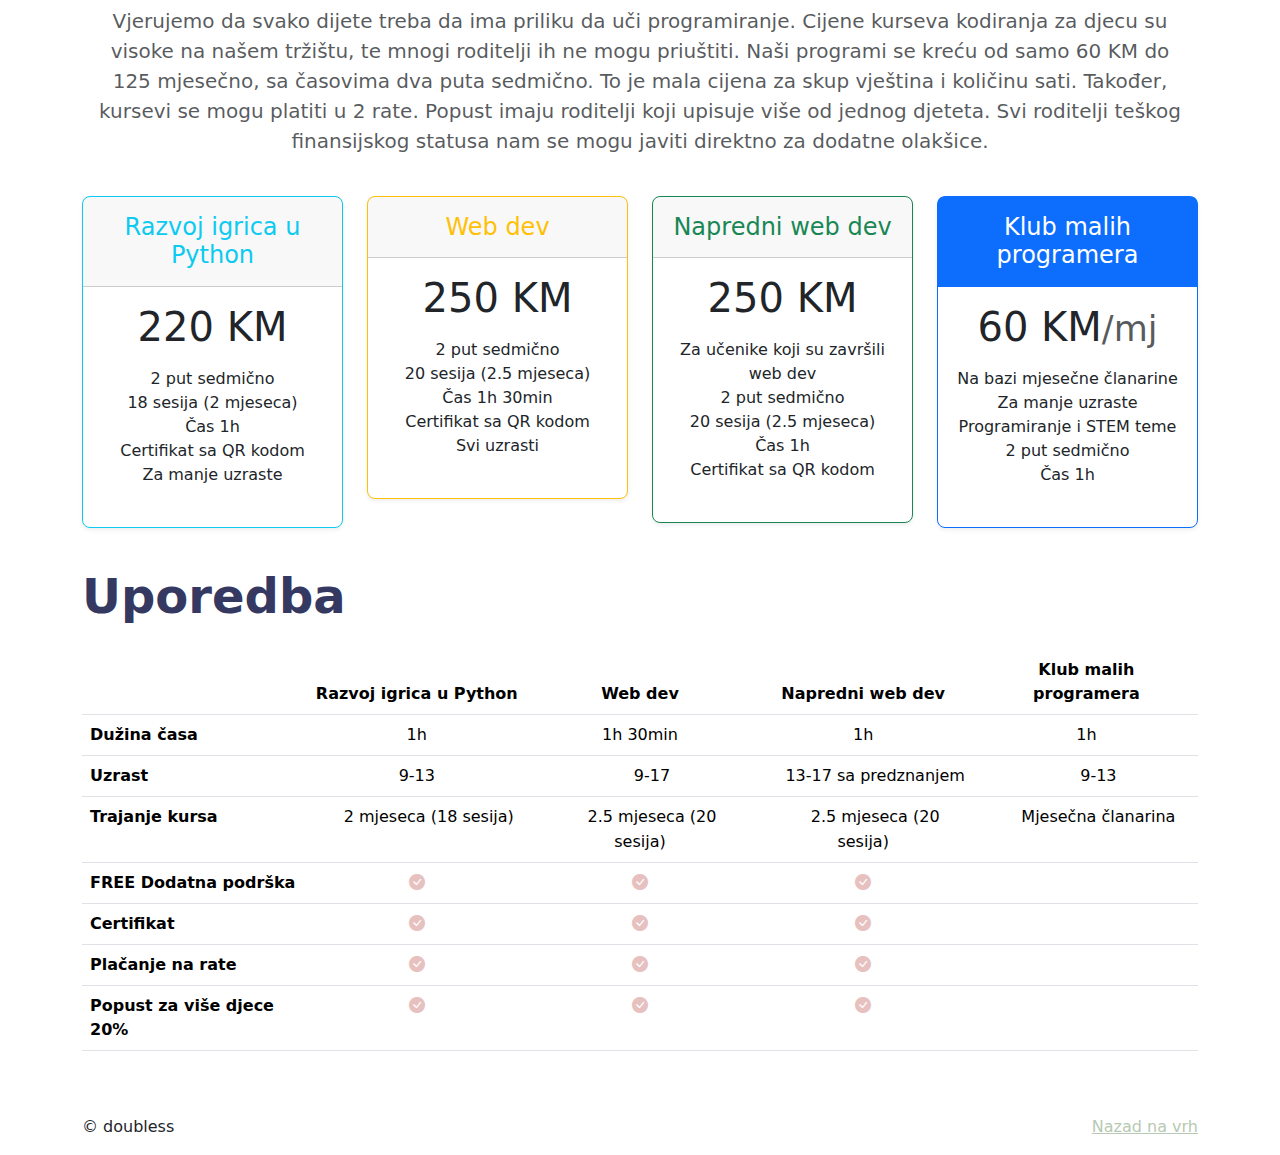
==== commit fbc6abf0: "meta tag" ====
--- a/index.html
+++ b/index.html
@@ -2,6 +2,7 @@
 <html>
 
 <head>
+    <meta name="viewport" content="width=device-width, initial-scale=1">
     <title>doubless - Kursevi Info</title>
     <link rel="icon" type="image/x-icon" href="assets/doubless-logo.svg">
     <link rel="stylesheet" href="style.css">
@@ -542,4 +543,4 @@
     <script src="script.js"></script>
 </body>
 
-</html>
+</html>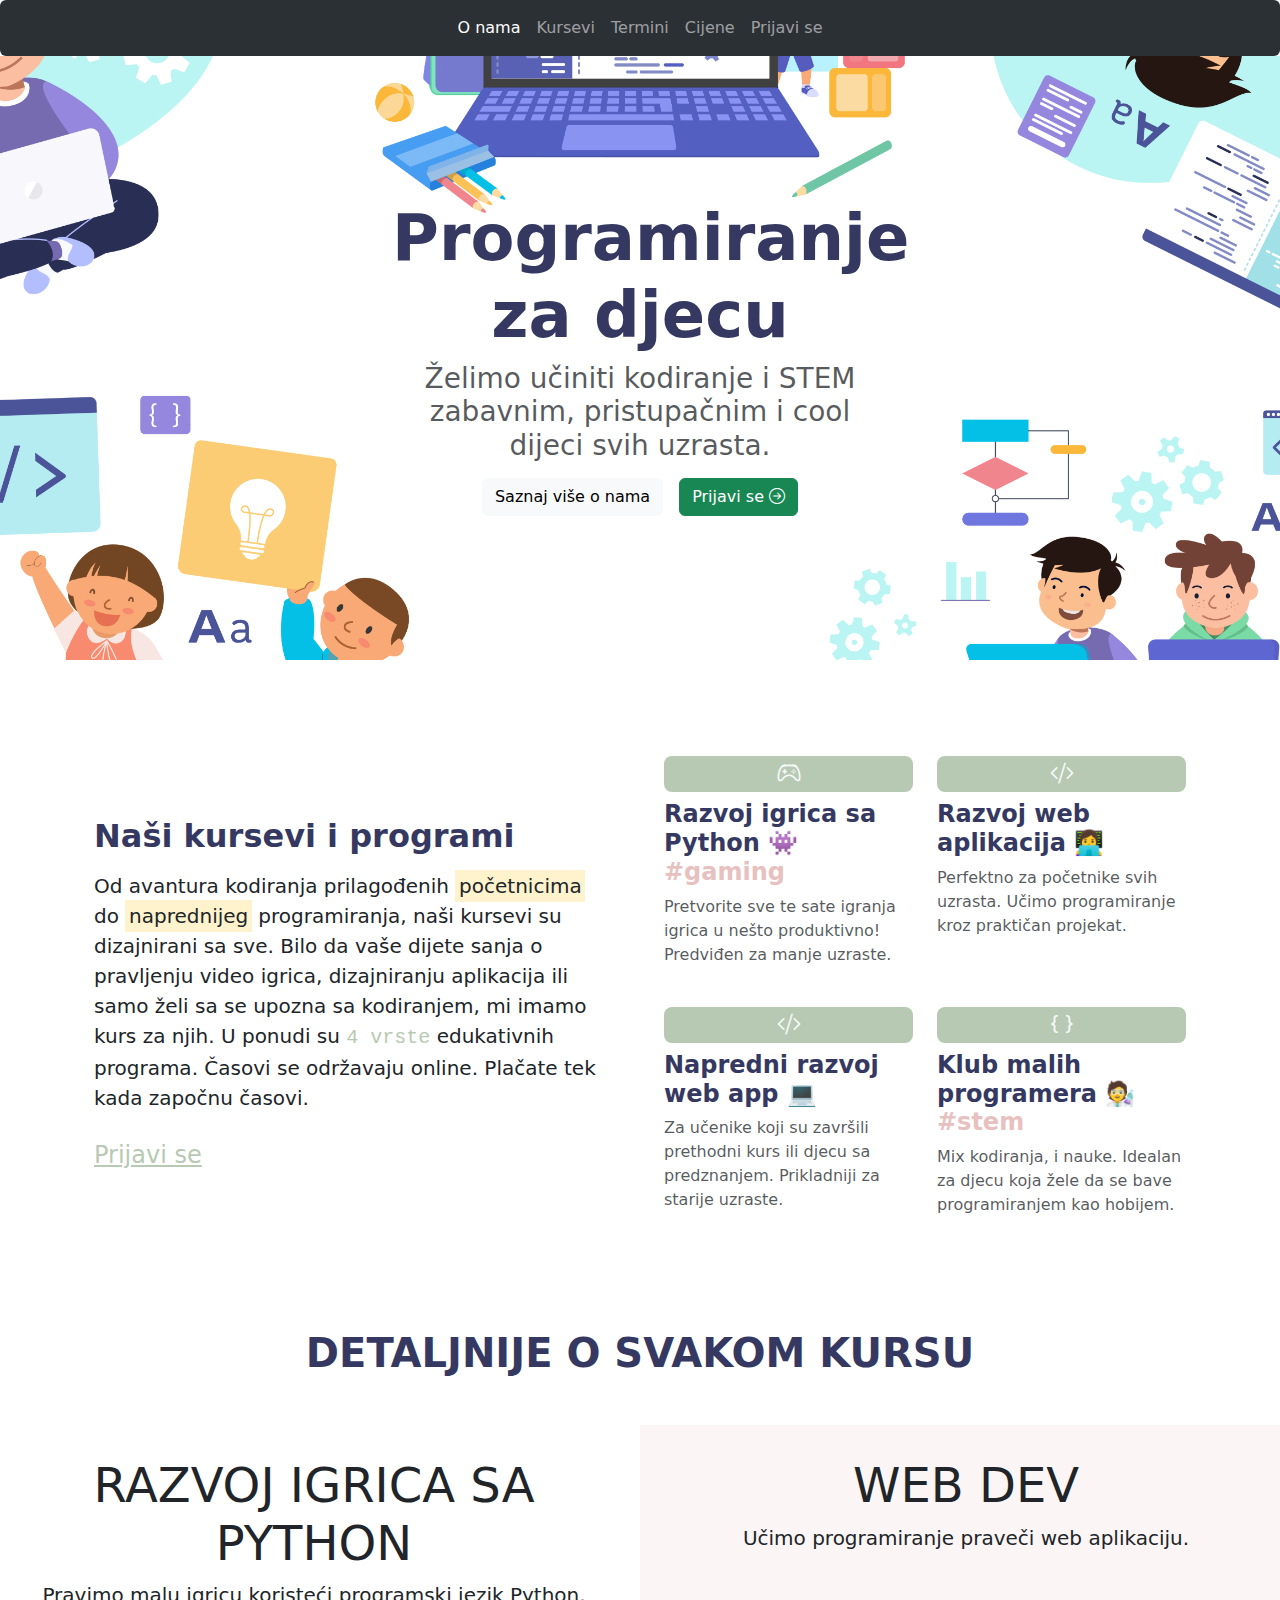
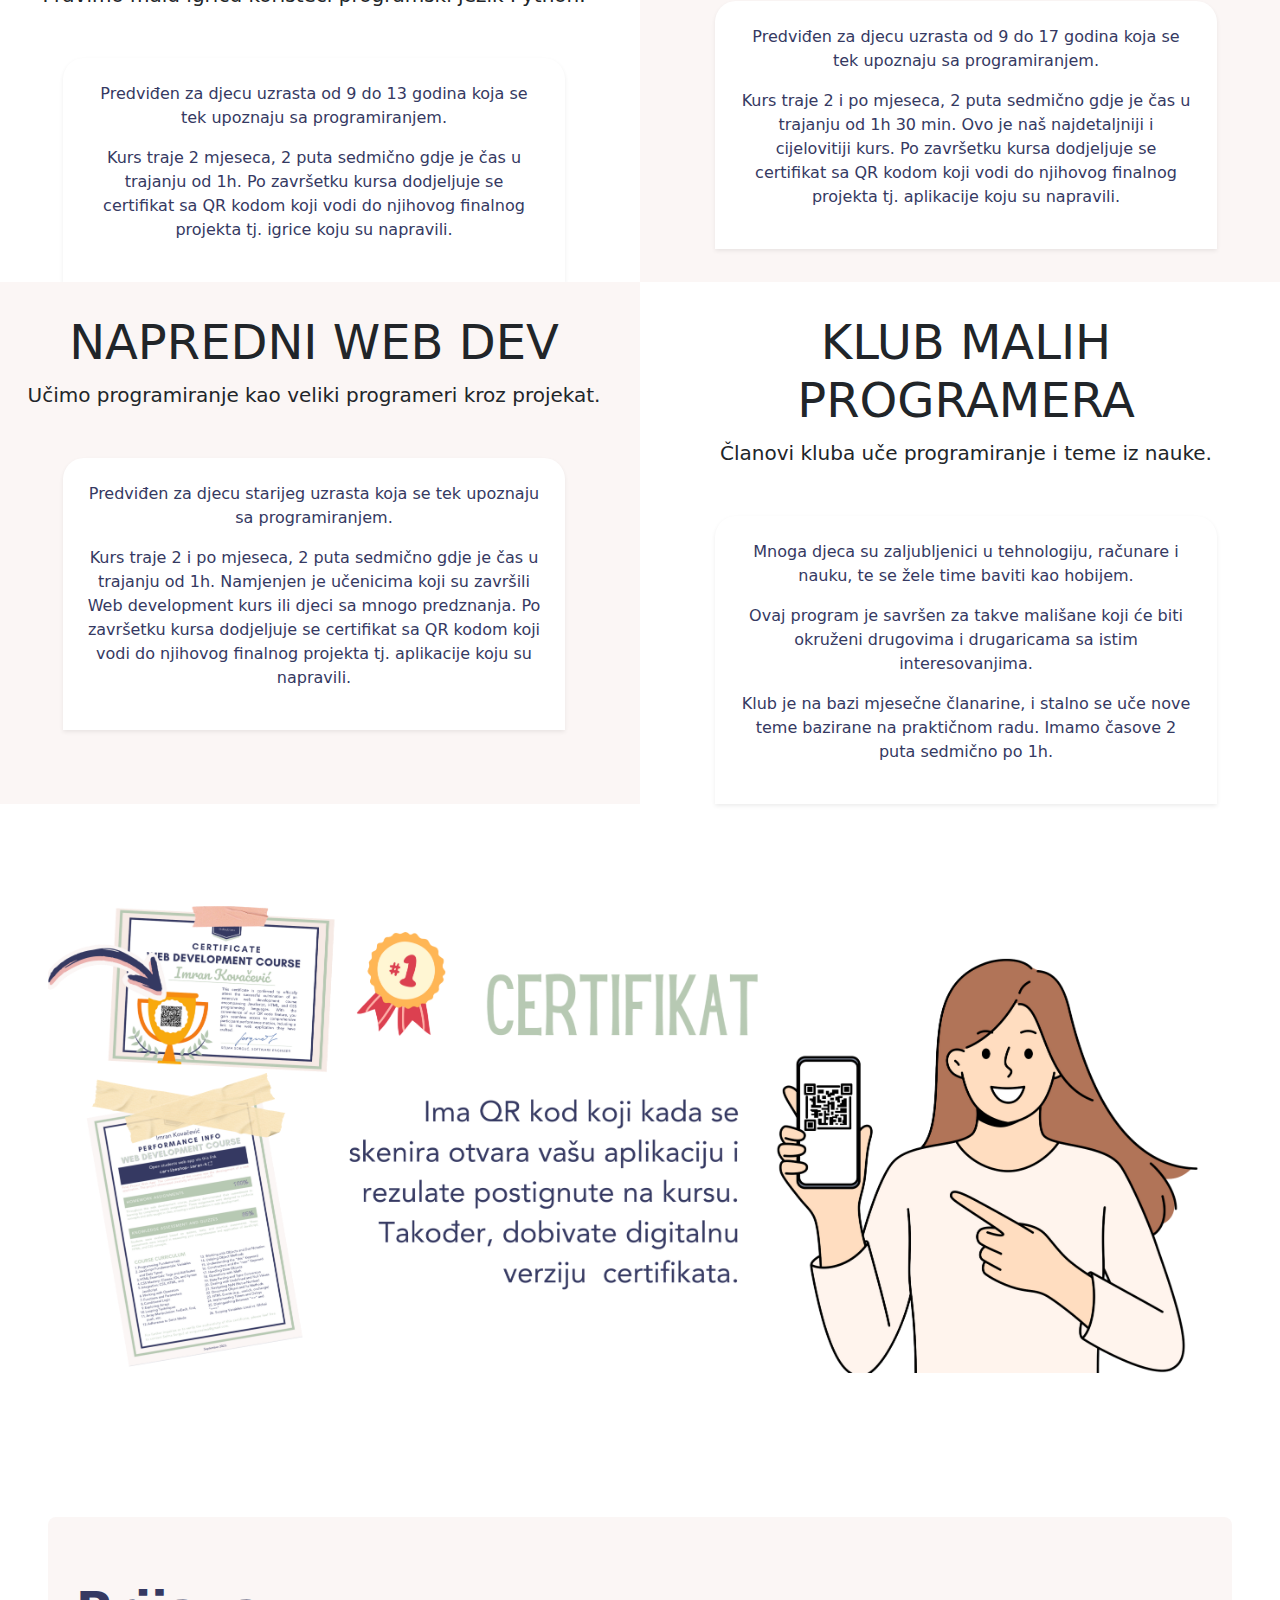
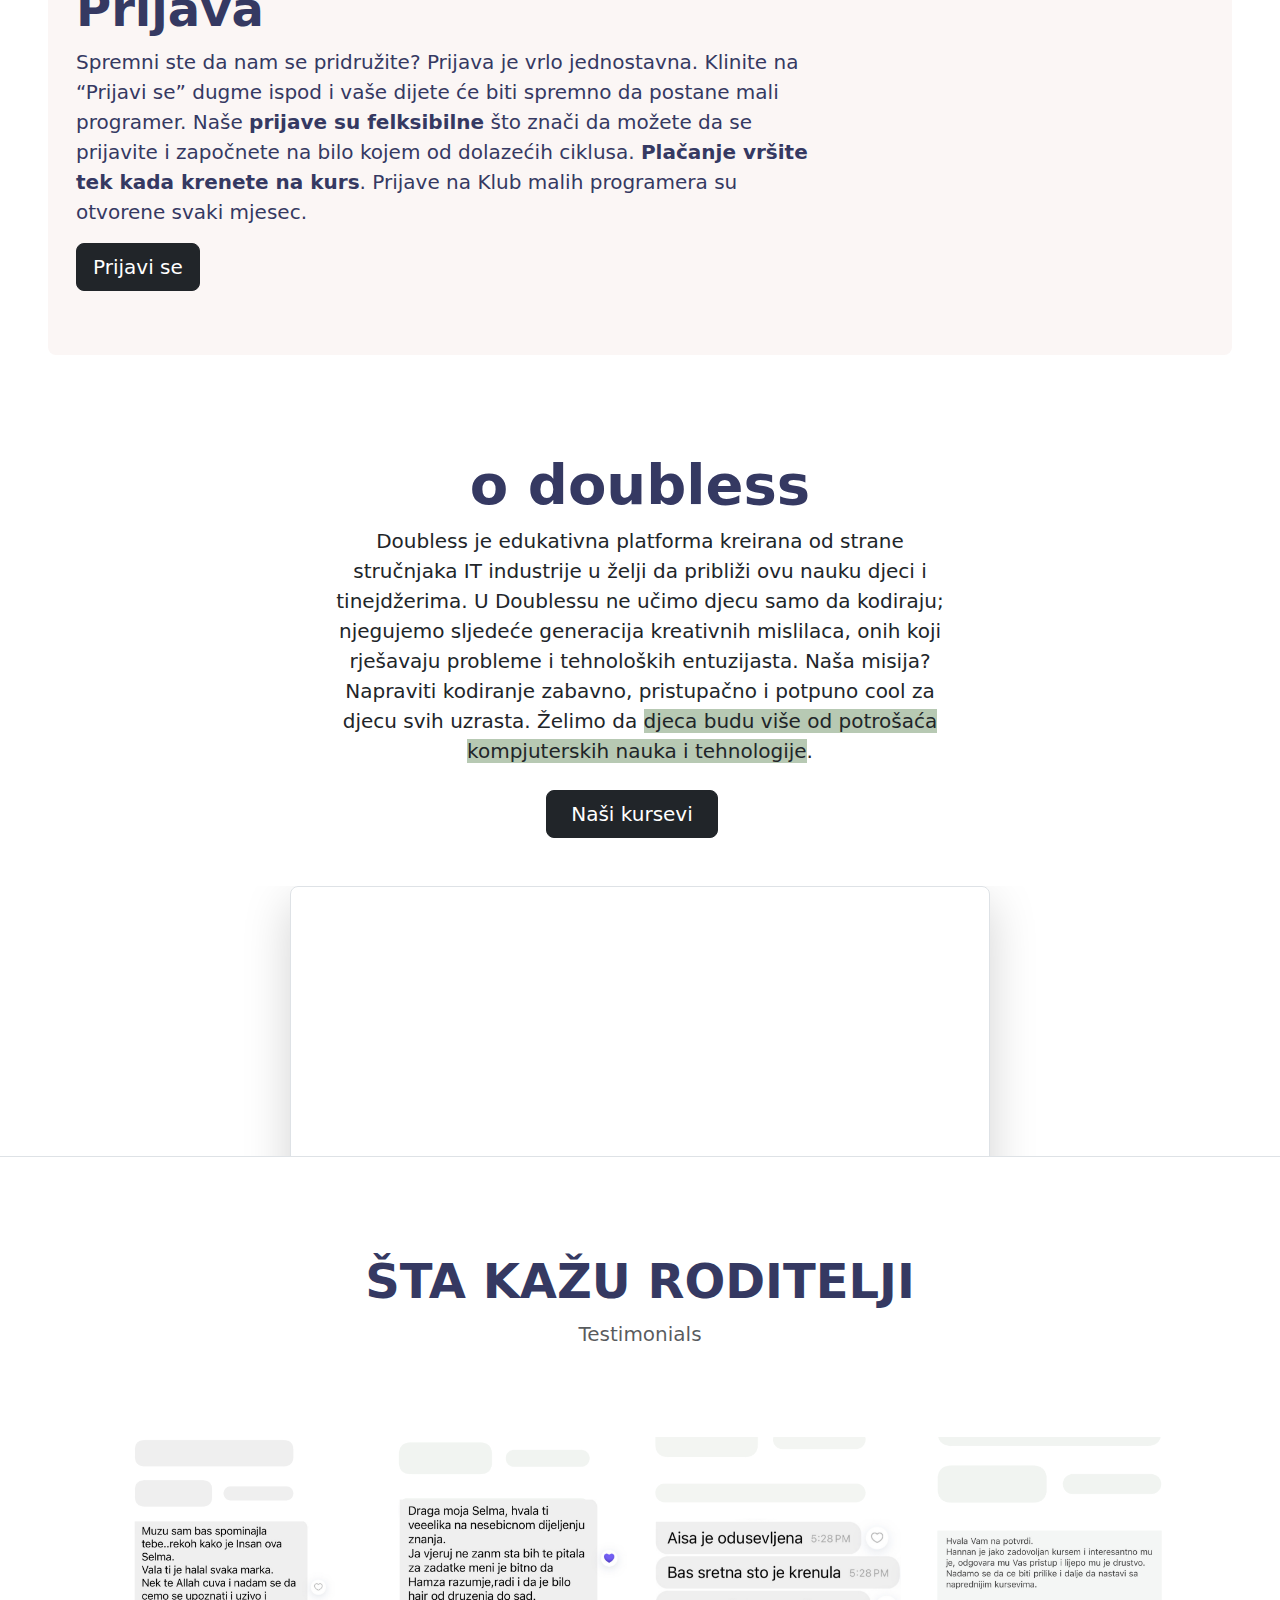
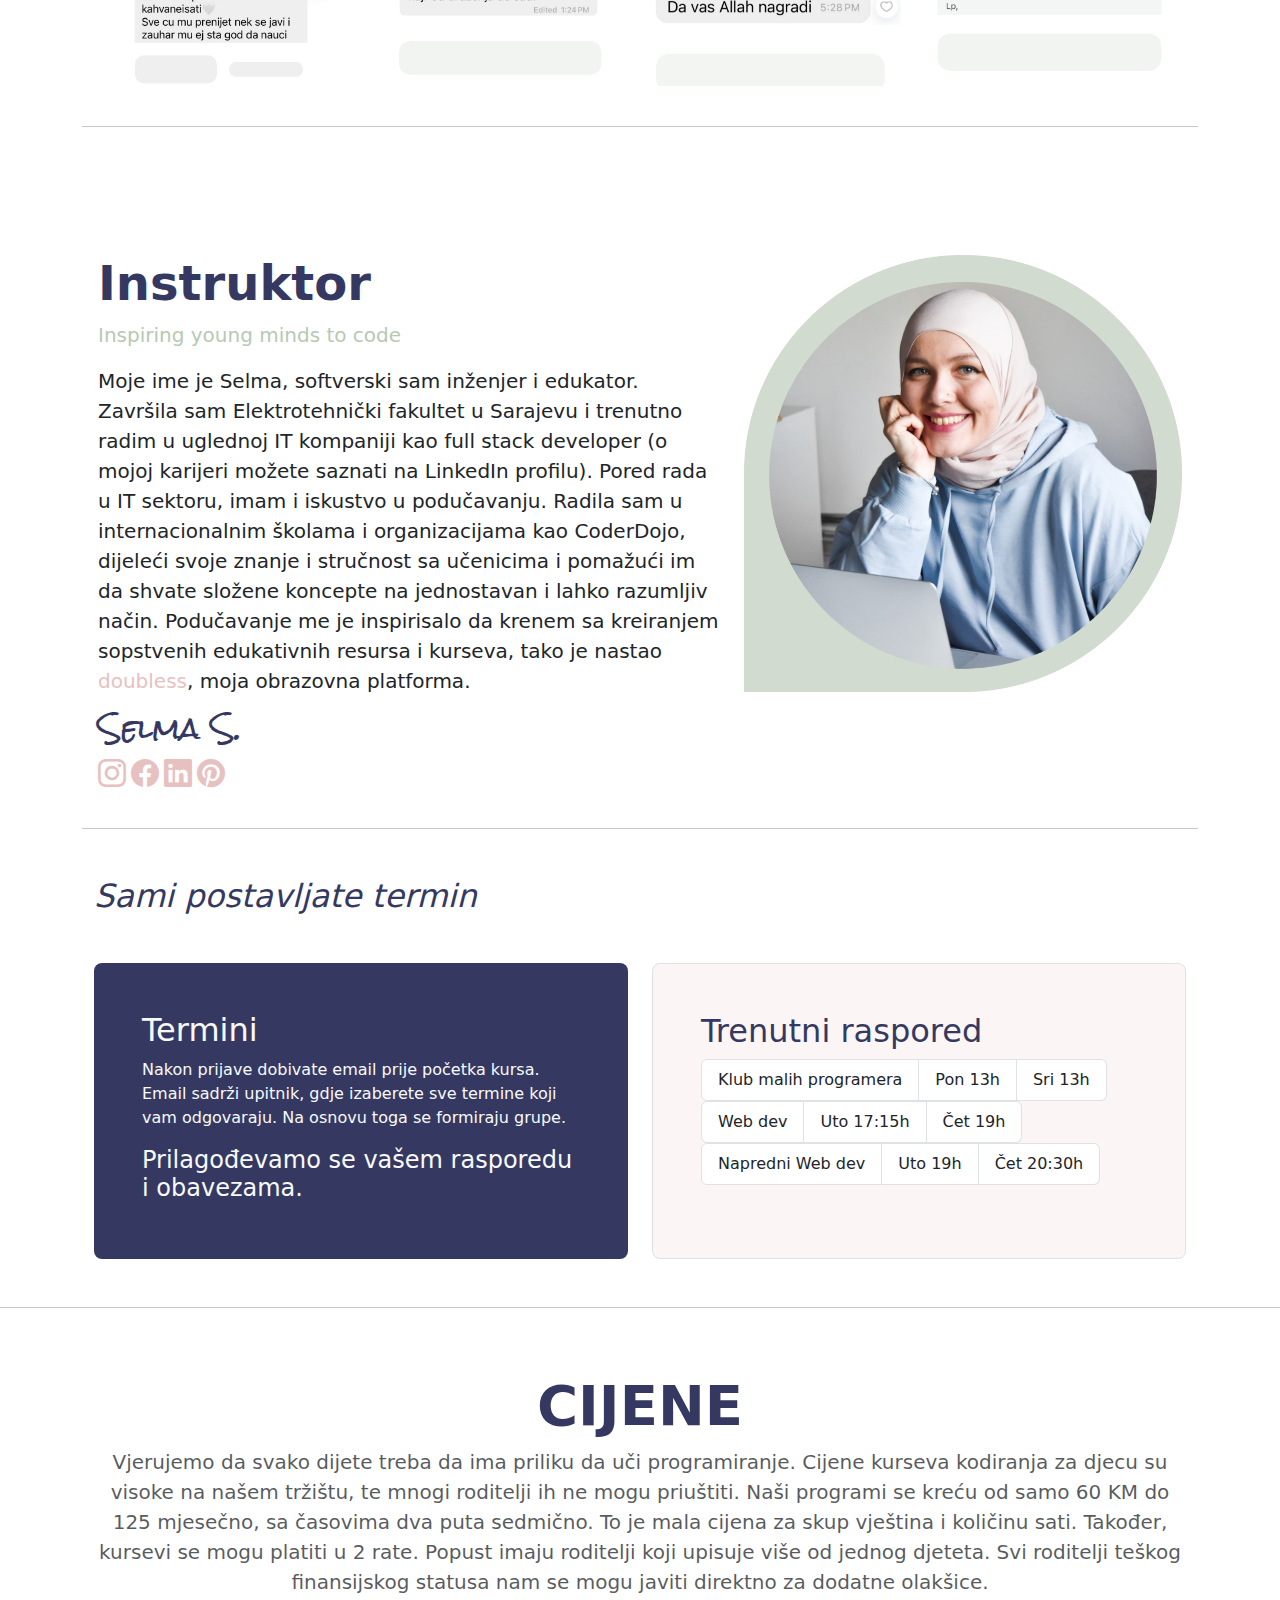
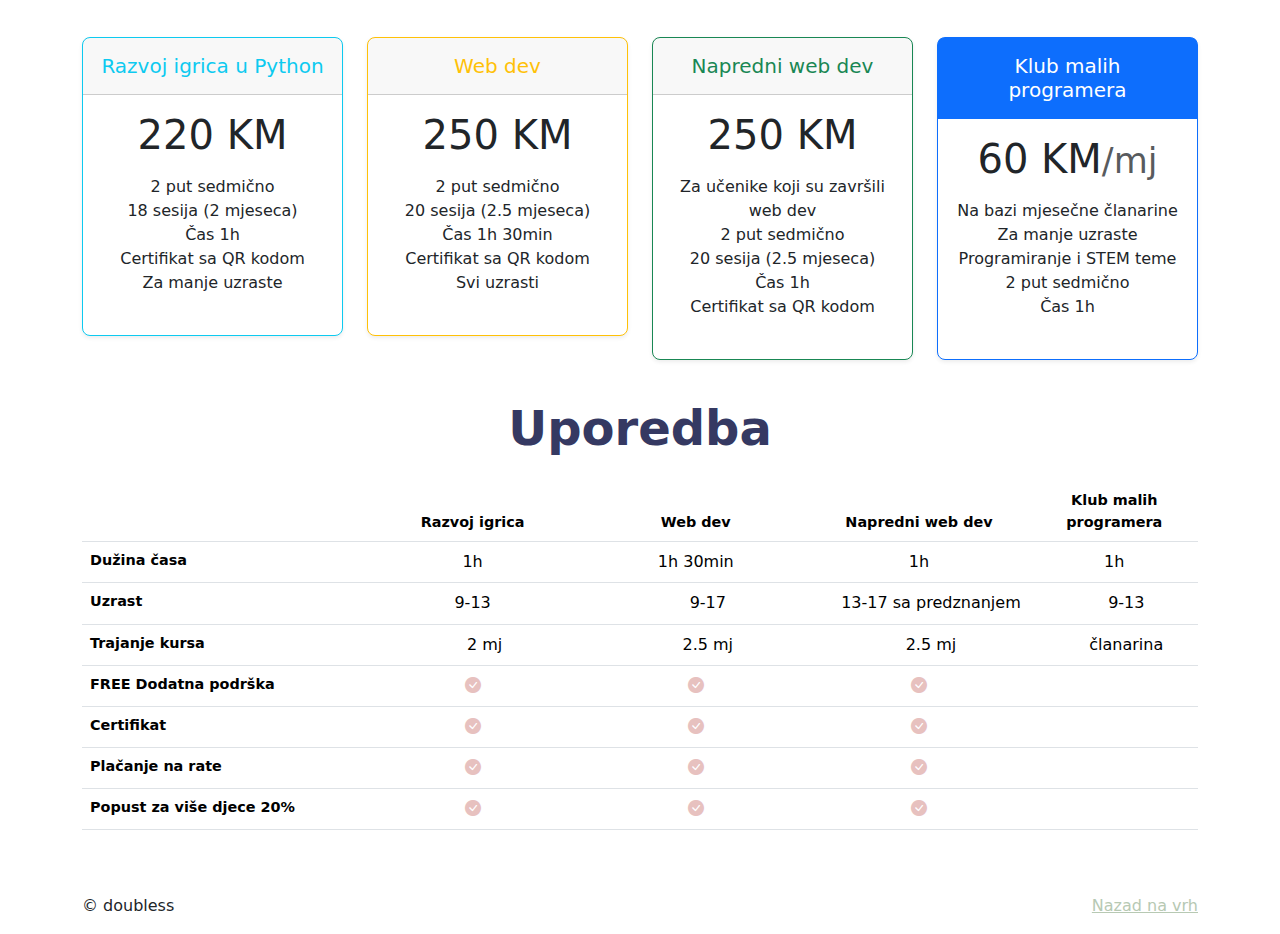
==== commit 883c79ee: "styling fixes" ====
--- a/index.html
+++ b/index.html
@@ -56,11 +56,11 @@
                 <h1 class="display-3 fw-bold blue-text">Programiranje za djecu</h1>
                 <h3 class="fw-normal text-muted mb-3">Želimo učiniti kodiranje i STEM zabavnim, pristupačnim i cool
                     dijeci svih uzrasta.</h3>
-                <div class="d-flex gap-3 justify-content-center lead fw-normal">
-                    <a class="icon-link mx-5" href="#o-doubless">
+                <div class="d-flex gap-3 justify-content-center fs-4">
+                    <a class="btn btn-light" href="#o-doubless">
                         Saznaj više o nama
                     </a>
-                    <a class="icon-link" href="#prijava">
+                    <a class="btn btn-success" href="#prijava">
                         Prijavi se <i class="bi-arrow-right-circle"></i>
 
                     </a>
@@ -75,7 +75,9 @@
                 <div class="col d-flex flex-column align-items-start gap-2">
                     <h2 class="fw-bold blue-text">Naši kursevi i programi</h2>
                     <p class="lead">
-                        Od avantura kodiranja prilagođenih početnicima do naprednijeg programiranja, naši kursevi su
+                        Od avantura kodiranja prilagođenih <mark>početnicima</mark> do
+                        <mark>naprednijeg</mark>
+                        programiranja, naši kursevi su
                         dizajnirani sa sve. Bilo da vaše dijete sanja o pravljenju video igrica,
                         dizajniranju
                         aplikacija ili samo želi sa se upozna sa kodiranjem, mi imamo kurs za njih. U ponudi su
@@ -83,7 +85,7 @@
                         edukativnih programa. Časovi se održavaju online. Plačate tek kada započnu časovi.
                     </p>
                     <a href="https://docs.google.com/forms/d/e/1FAIpQLSfyMTH7aptiJFYDIwvxErD6fFetUZGbNiWB-TC8jbRdV_e57Q/viewform?usp=sf_link"
-                        class="green-text">Prijavi se</a>
+                        class="green-text fs-4">Prijavi se</a>
                 </div>
 
                 <div class="col">
@@ -140,16 +142,15 @@
         </div>
         <!--KURSEVI DETALJNO-->
         <div clas="container mt-5 mb-5">
-            <h2 class="display-6 fw-bold blue-text mb-5 text-center">Detaljnije o svakom kursu</h2>
+            <h2 class="display-6 fw-bold blue-text mb-5 text-center text-uppercase">Detaljnije o svakom kursu</h2>
             <div class="row text-center">
-                <div class="col-lg-6 light-bg">
+                <div class="col-lg-6">
                     <div class="my-3 p-3">
-                        <i class="bi bi-braces green-text fs-3"></i>
-                        <h2 class="display-5">Razvoj igrica sa Python</h2>
-                        <p class="lead    ">Pravimo malu igricu koristeći programski jezik Python.</p>
-                    </div>
-                    <div class="bg-body shadow-sm mx-auto p-4"
-                        style="width: 80%; height: 300px; border-radius: 21px 21px 0 0;">
+                        <h2 class="display-5 text-uppercase text-blue">Razvoj igrica sa Python</h2>
+                        <p class="lead">Pravimo malu igricu koristeći programski jezik Python.</p>
+                    </div>
+                    <div class="bg-body shadow-sm mx-auto p-4  blue-text"
+                        style="width: 80%; border-radius: 21px 21px 0 0;">
                         <p>Predviđen za djecu uzrasta od 9 do 13 godina koja se tek upoznaju sa programiranjem.</p>
                         <p>Kurs traje 2 mjeseca, 2 puta sedmično gdje je čas u trajanju od 1h. Po završetku kursa
                             dodjeljuje se certifikat sa QR kodom koji vodi do njihovog finalnog
@@ -157,14 +158,13 @@
 
                     </div>
                 </div>
-                <div class="col-lg-6">
+                <div class="col-lg-6  light-bg">
                     <div class="my-3 p-3">
-                        <i class="bi bi-file-code-fill green-text fs-2"></i>
-                        <h2 class="display-5">Web dev</h2>
+                        <h2 class="display-5 text-uppercase text-blue">Web dev</h2>
                         <p class="lead">Učimo programiranje praveči web aplikaciju.</p>
                     </div>
-                    <div class="bg-body shadow-sm mx-auto p-4"
-                        style="width: 80%; height: 300px; border-radius: 21px 21px 0 0;">
+                    <div class="bg-body shadow-sm mx-auto p-4  blue-text"
+                        style="width: 80%;  border-radius: 21px 21px 0 0;">
                         <p>Predviđen za djecu uzrasta od 9 do 17 godina koja se tek upoznaju sa programiranjem.</p>
                         <p>Kurs traje 2 i po mjeseca, 2 puta sedmično gdje je čas u trajanju od 1h 30 min. Ovo je naš
                             najdetaljniji i cijelovitiji kurs. Po završetku kursa
@@ -174,14 +174,13 @@
                 </div>
             </div>
             <div class="row text-center">
-                <div class="col-lg-6">
+                <div class="col-lg-6  light-bg">
                     <div class="my-3 p-3">
-                        <i class="bi bi-file-code-fill pink-text fs-2"></i>
-                        <h2 class="display-5">Napredni web dev</h2>
+                        <h2 class="display-5 text-uppercase text-blue">Napredni web dev</h2>
                         <p class="lead    ">Učimo programiranje kao veliki programeri kroz projekat.</p>
                     </div>
-                    <div class="bg-body shadow-sm mx-auto p-4"
-                        style="width: 80%; height: 300px; border-radius: 21px 21px 0 0;">
+                    <div class="bg-body shadow-sm mx-auto p-4  blue-text"
+                        style="width: 80%;border-radius: 21px 21px 0 0;">
                         <p>Predviđen za djecu starijeg uzrasta koja se tek upoznaju sa programiranjem.</p>
                         <p>Kurs traje 2 i po mjeseca, 2 puta sedmično gdje je čas u trajanju od 1h. Namjenjen je
                             učenicima koji su završili Web development kurs ili djeci sa mnogo predznanja. Po završetku
@@ -190,14 +189,13 @@
                             projekta tj. aplikacije koju su napravili.</p>
                     </div>
                 </div>
-                <div class="col-lg-6 light-bg">
+                <div class="col-lg-6">
                     <div class="my-3 p-3">
-                        <i class="bi bi-braces text-light green-bg fs-3"></i>
-                        <h2 class="display-5">Klub malih programera</h2>
+                        <h2 class="display-5 text-uppercase text-blue">Klub malih programera</h2>
                         <p class="lead">Članovi kluba uče programiranje i teme iz nauke.</p>
                     </div>
-                    <div class="bg-body shadow-sm mx-auto p-4"
-                        style="width: 80%; height: 300px; border-radius: 21px 21px 0 0;">
+                    <div class="bg-body shadow-sm mx-auto p-4 blue-text"
+                        style="width: 80%; border-radius: 21px 21px 0 0;">
                         <p>Mnoga djeca su zaljubljenici u tehnologiju, računare i nauku, te se žele time baviti kao
                             hobijem.</p>
                         <p>Ovaj program je savršen za takve mališane koji će biti okruženi drugovima i drugaricama sa
@@ -213,16 +211,16 @@
         </div>
 
         <!--CERTIFIKAT-->
-        <div class="position-relative overflow-hidden p-3 p-md-5 text-center">
+        <div class="position-relative overflow-hidden text-center">
             <div class="col-md-12 p-lg-5 mx-auto my-5">
                 <img class="img-fluid" src="assets/certifikat.png">
             </div>
         </div>
         <!--PRIJAVA-->
-        <div id="prijava" class="p-5 m-5 light-bg rounded-3">
+        <div id="prijava" class="p-3 m-5 light-bg rounded-3">
             <div class="container-fluid py-5">
                 <h1 class="display-5 fw-bold blue-text">Prijava</h1>
-                <p class="col-md-8 fs-5">
+                <p class="col-md-8 fs-5 blue-text">
                     Spremni ste da nam se pridružite? Prijava je vrlo jednostavna. Klinite na “Prijavi se”
                     dugme ispod i vaše dijete će biti spremno da postane mali programer. Naše
                     <strong> prijave su felksibilne</strong> što znači da možete da se prijavite i započnete na bilo
@@ -265,28 +263,31 @@
         <section class="py-5 text-center container">
             <div class="row py-lg-5">
                 <div class="col-lg-8 col-md-8 mx-auto">
-                    <h1 class="fw-light">Šta kažu roditelji</h1>
+                    <h1 class="display-5 text-uppercase fw-bold blue-text">Šta kažu roditelji</h1>
                     <p class="lead text-body-secondary">Testimonials</p>
                 </div>
             </div>
-            <div class="row py-lg-5">
-                <div class="col-lg-3 col-md-4 mx-auto">
+            <div class="row p-4">
+                <div class="col-lg-3 col-md-3 mx-auto">
                     <img class="img-fluid" src="assets/testimonials1.png">
                 </div>
-                <div class="col-lg-3 col-md-4 mx-auto">
+                <div class="col-lg-3 col-md-3 mx-auto">
                     <img class="img-fluid" src="assets/testimonials2.png">
                 </div>
-                <div class="col-lg-3 col-md-4 mx-auto">
+                <div class="col-lg-3 col-md-3 mx-auto">
                     <img class="img-fluid" src="assets/testimonials3.png">
                 </div>
-                <div class="col-lg-3 col-md-4 mx-auto">
+                <div class="col-lg-3 col-md-3 mx-auto">
                     <img class="img-fluid" src="assets/testimonials4.png">
                 </div>
             </div>
+            <hr class="featurette-divider">
+
         </section>
+
         <!--INSTRUKTOR-->
         <div class="container marketing mt-5">
-            <div class="row featurette">
+            <div class="row featurette p-3">
                 <div class="col-lg-7">
                     <h2 class="display-5 fw-bold blue-text">Instruktor
                     </h2>
@@ -339,13 +340,11 @@
                     </div>
                     <div class="col-md-6">
                         <div class="h-100 p-5 light-bg border rounded-3">
-                            <h2 class="blue-text">Ternutni raspored</h2>
+                            <h2 class="blue-text">Trenutni raspored</h2>
                             <ul class="list-group list-group-horizontal">
                                 <li class="list-group-item">Klub malih programera</li>
                                 <li class="list-group-item">Pon 13h</li>
-                                <li class="list-group-item">Uto 20h</li>
                                 <li class="list-group-item">Sri 13h</li>
-                                <li class="list-group-item">Ned 19h</li>
                             </ul>
                             <ul class="list-group list-group-horizontal">
                                 <li class="list-group-item">Web dev</li>
@@ -366,7 +365,7 @@
         <!--CIJENE-->
         <div id="cijene" class="container mt-5 mb-5">
             <div class="pricing-header p-3 pb-md-4 mx-auto text-center">
-                <h1 class="display-5 fw-bold blue-text">Cijene</h1>
+                <h1 class="display-4 fw-bold blue-text text-uppercase">Cijene</h1>
                 <p class="fs-5 text-body-secondary">Vjerujemo da svako dijete treba da ima priliku da uči programiranje.
                     Cijene kurseva kodiranja za djecu su visoke na našem tržištu, te mnogi roditelji ih ne mogu
                     priuštiti. Naši programi se kreću od samo 60 KM do 125 mjesečno, sa časovima dva puta sedmično. To
@@ -378,8 +377,8 @@
             <div class="row row-cols-1 row-cols-md-4 mb-3 text-center">
                 <div class="col-md-3">
                     <div class="card mb-4 rounded-3 shadow-sm border-info">
-                        <div class="card-header py-3">
-                            <h4 class="my-0 fw-normal text-info">Razvoj igrica u Python</h4>
+                        <div class="card-header  py-3">
+                            <h4 class="my-0 fs-5 text-info">Razvoj igrica u Python</h4>
                         </div>
                         <div class="card-body">
                             <h1 class="card-title pricing-card-title">220 KM</h1>
@@ -396,7 +395,7 @@
                 <div class="col-md-3">
                     <div class="card mb-4 rounded-3 shadow-sm border-warning">
                         <div class="card-header py-3">
-                            <h4 class="my-0 fw-normal text-warning">Web dev</h4>
+                            <h4 class="my-0 fs-5 text-warning">Web dev</h4>
                         </div>
                         <div class="card-body">
                             <h1 class="card-title pricing-card-title">250 KM</h1>
@@ -413,7 +412,7 @@
                 <div class="col-md-3">
                     <div class="card mb-4 rounded-3 shadow-sm border-success">
                         <div class="card-header py-3">
-                            <h4 class="my-0 fw-normal text-success">Napredni web dev</h4>
+                            <h4 class="my-0 fs-5 text-success">Napredni web dev</h4>
                         </div>
                         <div class="card-body">
                             <h1 class="card-title pricing-card-title">250 KM</h1>
@@ -430,7 +429,7 @@
                 <div class="col-md-3">
                     <div class="card mb-4 rounded-3 shadow-sm border-primary">
                         <div class="card-header py-3 text-bg-primary border-primary">
-                            <h4 class="my-0 fw-normal">Klub malih programera</h4>
+                            <h4 class="my-0 fs-5">Klub malih programera</h4>
                         </div>
                         <div class="card-body">
                             <h1 class="card-title pricing-card-title">60 KM<small
@@ -447,29 +446,29 @@
                 </div>
             </div>
 
-            <h2 class="display-5 fw-bold blue-text mb-4">Uporedba</h2>
+            <h2 class="display-5 text-center fw-bold blue-text mb-4">Uporedba</h2>
 
             <div class="table-responsive">
                 <table class="table text-center">
                     <thead>
                         <tr>
-                            <th style="width: 20%;"></th>
-                            <th style="width: 20%;">Razvoj igrica u Python</th>
-                            <th style="width: 20%;">Web dev</th>
-                            <th style="width: 20%;">Napredni web dev</th>
-                            <th style="width: 20%;">Klub malih programera</th>
+                            <th style="width: 25%;"></th>
+                            <th style="width: 20%; font-size: 0.9rem !important;">Razvoj igrica</th>
+                            <th style="width: 20%; font-size: 0.9rem !important;">Web dev</th>
+                            <th style="width: 20%; font-size: 0.9rem !important;">Napredni web dev</th>
+                            <th style="width: 20%; font-size: 0.9rem !important;  ">Klub malih programera</th>
                         </tr>
                     </thead>
                     <tbody>
                         <tr>
-                            <th scope="row" class="text-start">Dužina časa</th>
+                            <th scope="row" class="text-start" style="font-size: 0.9rem !important;">Dužina časa</th>
                             <td>1h</td>
                             <td>1h 30min</td>
                             <td>1h</td>
                             <td>1h</td>
                         </tr>
                         <tr>
-                            <th scope="row" class="text-start">Uzrast</th>
+                            <th scope="row" class="text-start" style="font-size: 0.9rem !important;">Uzrast</th>
                             <td>9-13</td>
                             <td><svg class="bi" width="24" height="24">
                                     <use xlink:href="#check"></use>
@@ -485,44 +484,49 @@
 
                     <tbody>
                         <tr>
-                            <th scope="row" class="text-start">Trajanje kursa</th>
-                            <td><svg class="bi" width="24" height="24">
-                                    <use xlink:href="#check"></use>
-                                </svg>2 mjeseca (18 sesija)</td>
-                            <td><svg class="bi" width="24" height="24">
-                                    <use xlink:href="#check"></use>
-                                </svg>2.5 mjeseca (20 sesija)</td>
-                            <td><svg class="bi" width="24" height="24">
-                                    <use xlink:href="#check"></use>
-                                </svg>2.5 mjeseca (20 sesija)</td>
-                            <td><svg class="bi" width="24" height="24">
-                                    <use xlink:href="#check"></use>
-                                </svg>Mjesečna članarina</td>
-
-                        </tr>
-                        <tr>
-                            <th scope="row" class="text-start">FREE Dodatna podrška</th>
+                            <th scope="row" class="text-start" style="font-size: 0.9rem !important;">Trajanje kursa</th>
+                            <td><svg class="bi" width="24" height="24">
+                                    <use xlink:href="#check"></use>
+                                </svg>2 mj</td>
+                            <td><svg class="bi" width="24" height="24">
+                                    <use xlink:href="#check"></use>
+                                </svg>2.5 mj</td>
+                            <td><svg class="bi" width="24" height="24">
+                                    <use xlink:href="#check"></use>
+                                </svg>2.5 mj</td>
+                            <td><svg class="bi" width="24" height="24">
+                                    <use xlink:href="#check"></use>
+                                </svg>članarina</td>
+
+                        </tr>
+                        <tr>
+                            <th scope="row" class="text-start" style="font-size: 0.9rem !important;">FREE Dodatna
+                                podrška
+                            </th>
                             <td><i class="bi bi-check-circle-fill pink-text"></i></td>
                             <td><i class="bi bi-check-circle-fill pink-text"></i></td>
                             <td><i class="bi bi-check-circle-fill pink-text"></i></td>
                             <td></td>
                         </tr>
                         <tr>
-                            <th scope="row" class="text-start">Certifikat</th>
+                            <th scope="row" class="text-start" style="font-size: 0.9rem !important;">Certifikat</th>
                             <td><i class="bi bi-check-circle-fill pink-text"></i></td>
                             <td><i class="bi bi-check-circle-fill pink-text"></i>
                             <td><i class="bi bi-check-circle-fill pink-text"></i>
                             <td>
                         </tr>
                         <tr>
-                            <th scope="row" class="text-start">Plačanje na rate</th>
+                            <th scope="row" class="text-start" style="font-size: 0.9rem !important;">Plačanje na rate
+                            </th>
                             <td><i class="bi bi-check-circle-fill pink-text"></i></td>
                             <td><i class="bi bi-check-circle-fill pink-text"></i>
                             <td><i class="bi bi-check-circle-fill pink-text"></i>
                             <td>
                         </tr>
                         <tr>
-                            <th scope="row" class="text-start">Popust za više djece 20%</th>
+                            <th scope="row" class="text-start" style="font-size: 0.9rem !important;">Popust za više
+                                djece
+                                20%</th>
                             <td><i class="bi bi-check-circle-fill pink-text"></i></td>
                             <td><i class="bi bi-check-circle-fill pink-text"></i>
                             <td><i class="bi bi-check-circle-fill pink-text"></i>
--- a/style.css
+++ b/style.css
@@ -38,4 +38,9 @@
     background: url("assets/coding-kids-bg.png");
     background-position: center;
     background-size: cover;
+}
+
+html,
+body {
+    overflow-x: hidden;
 }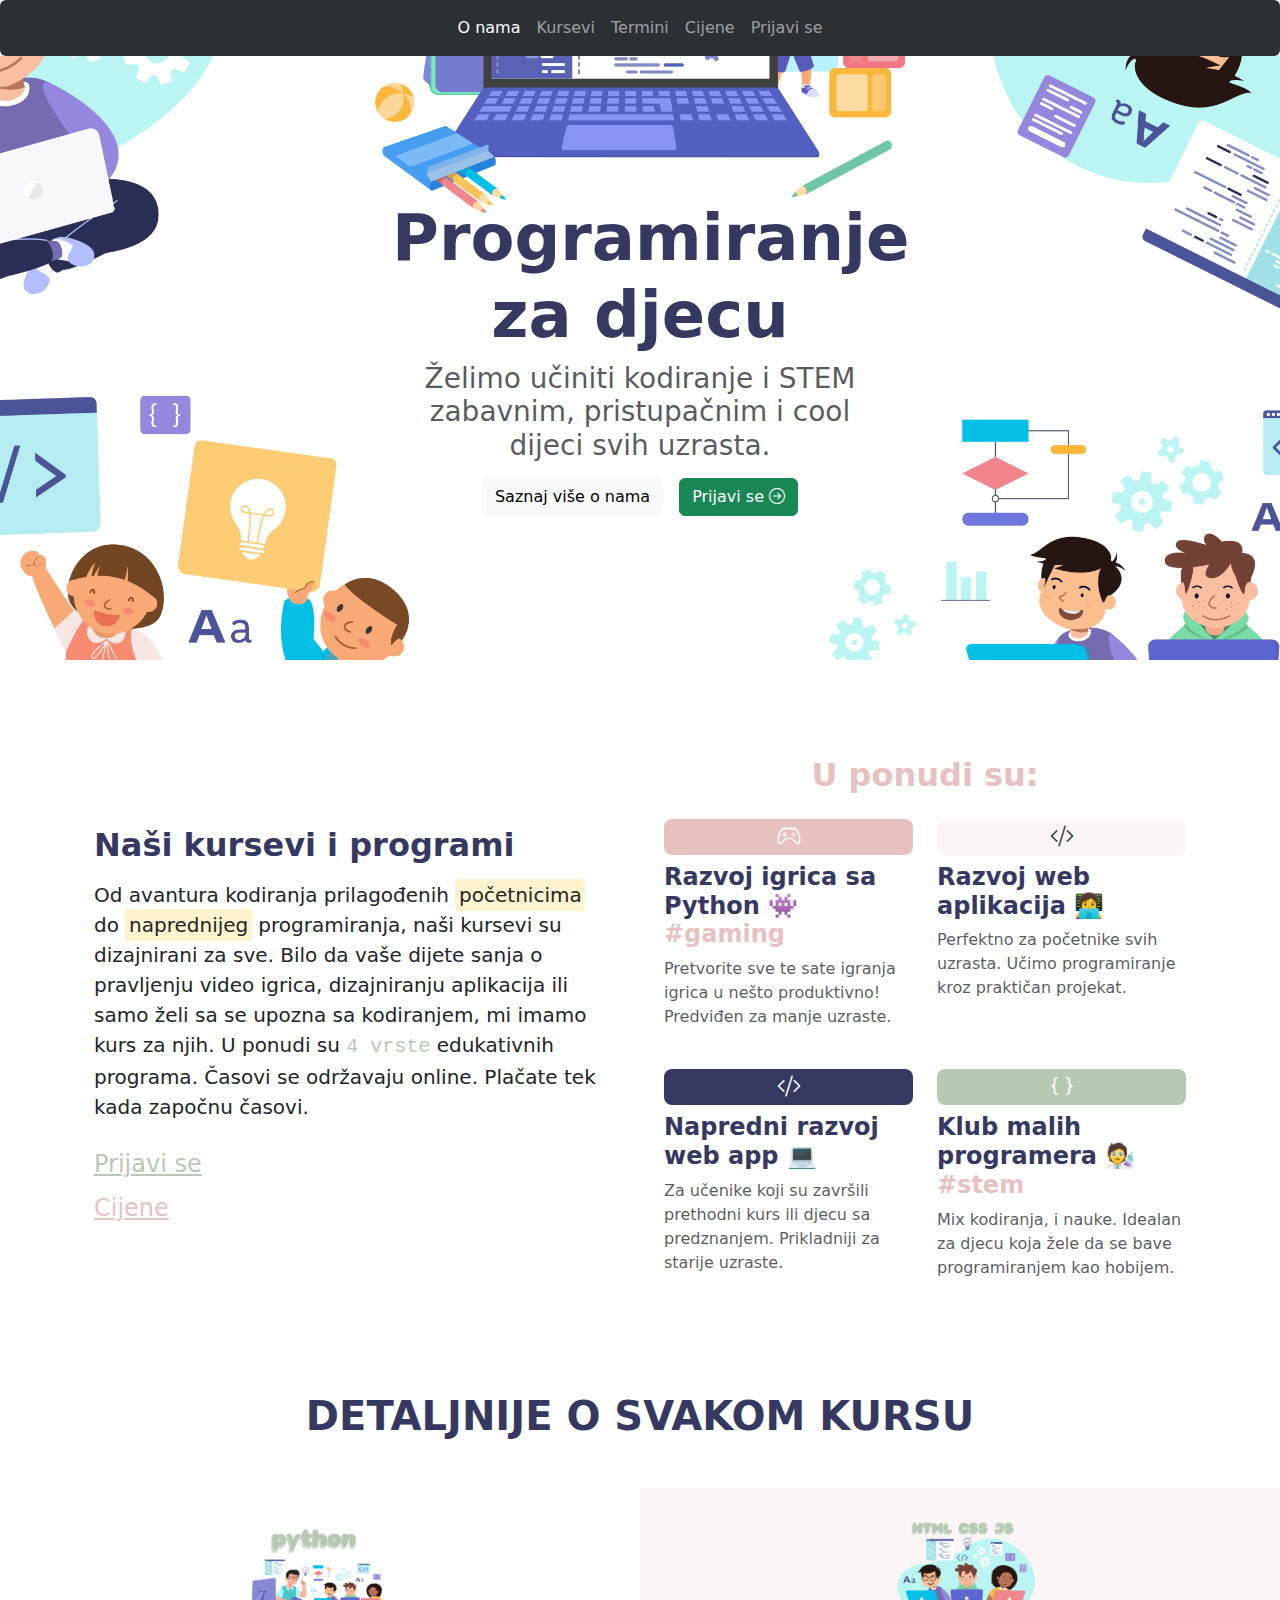
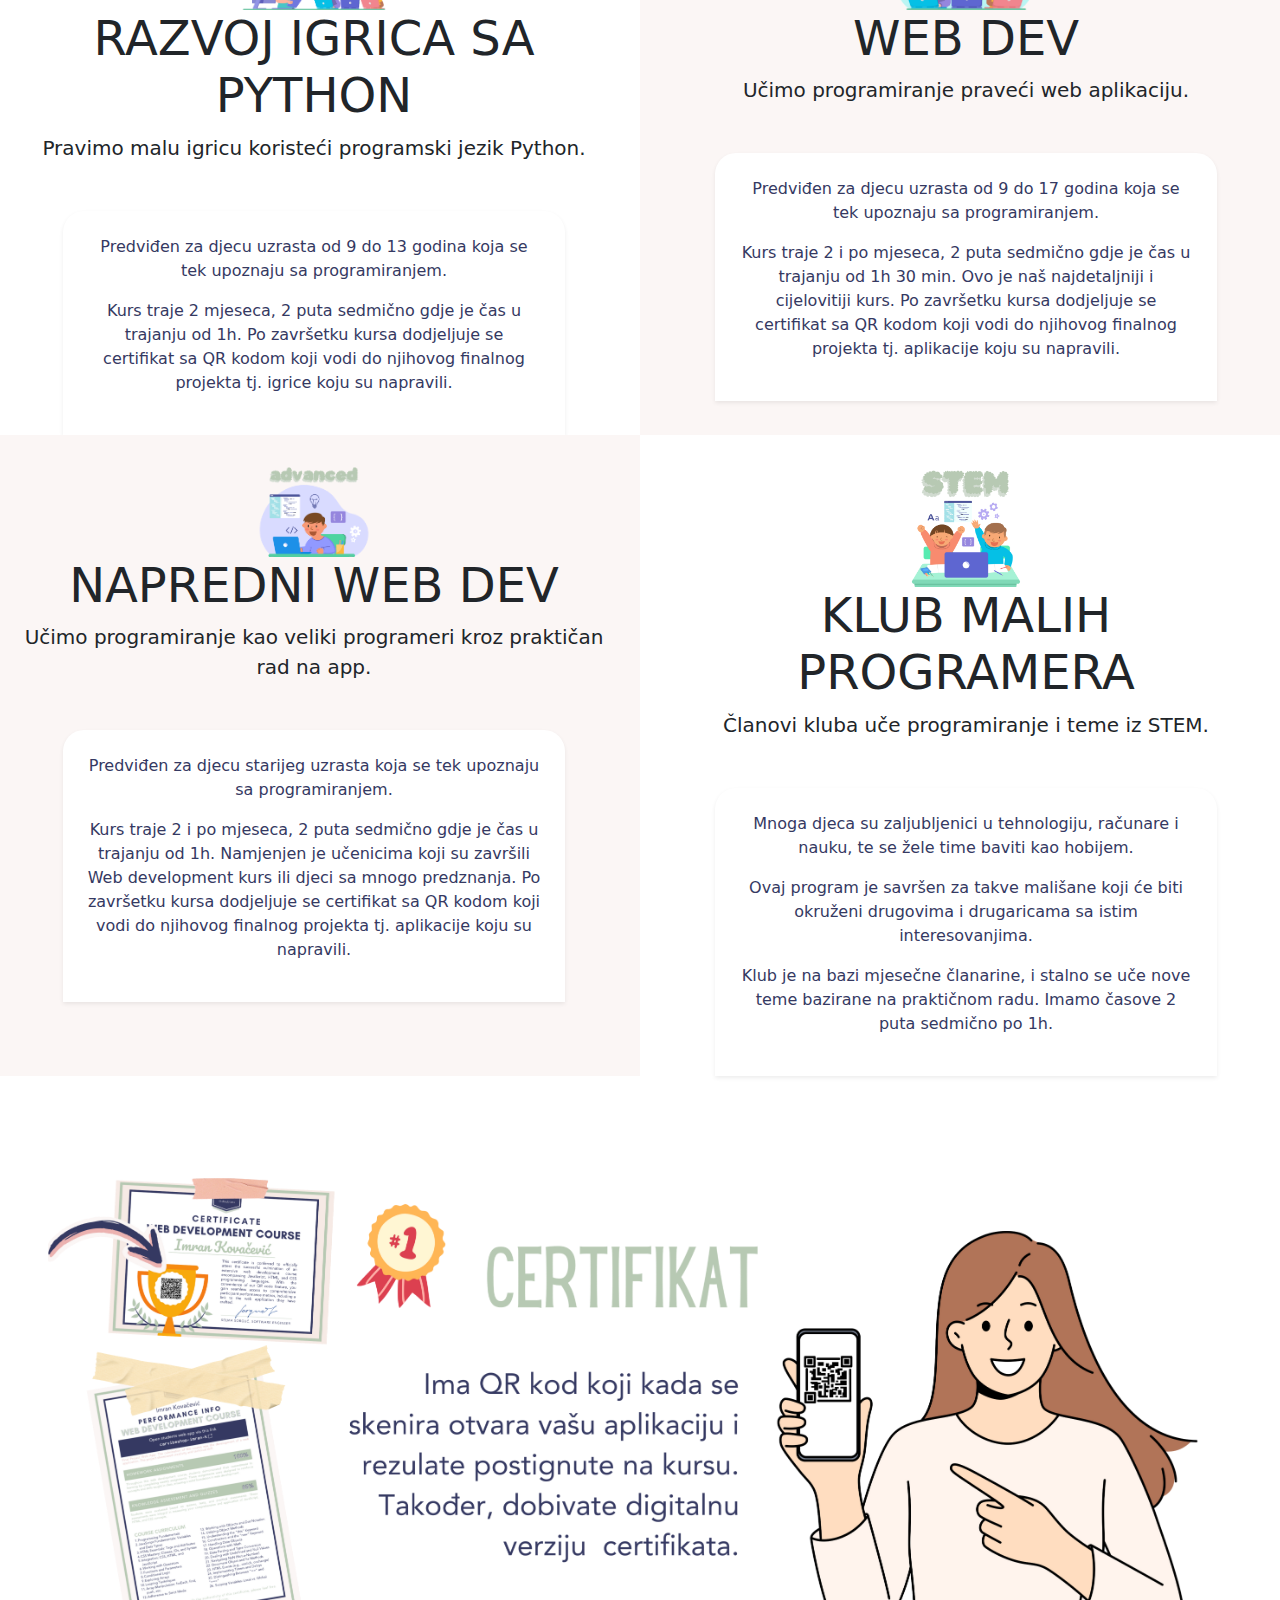
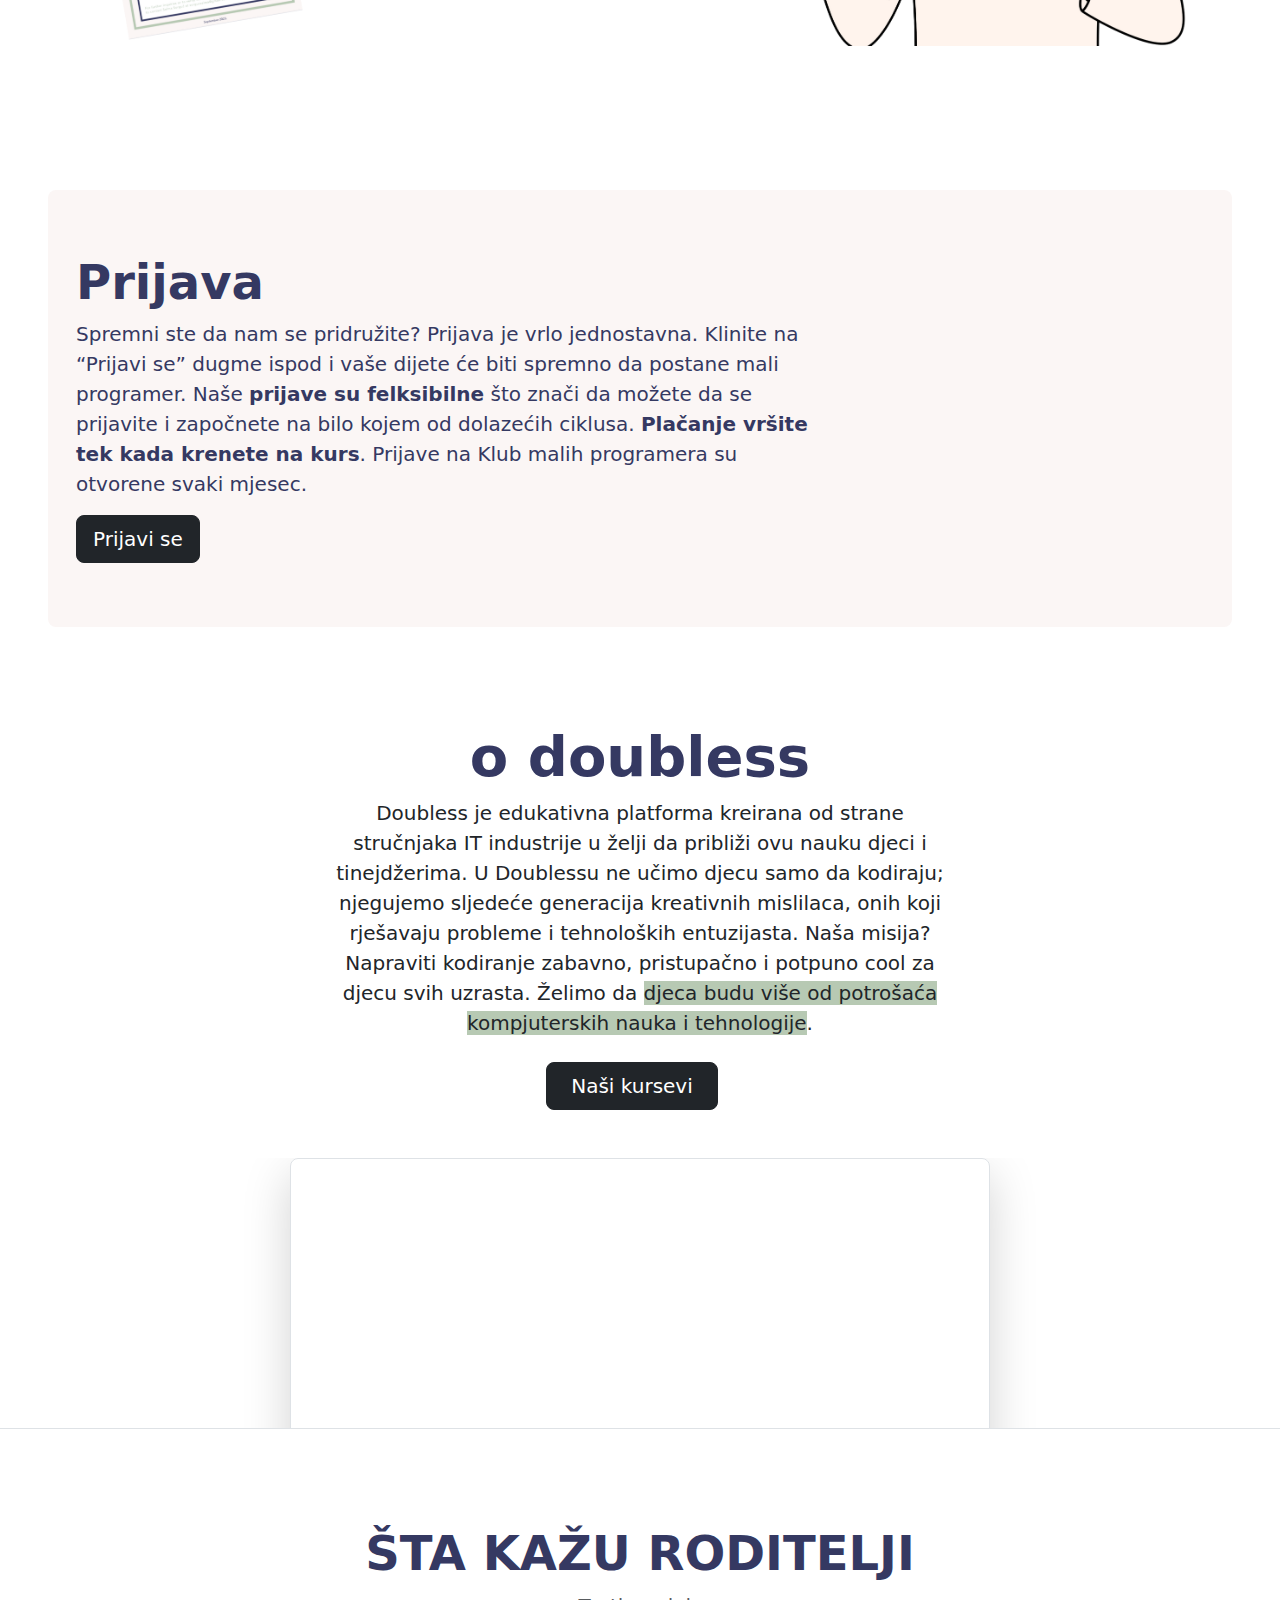
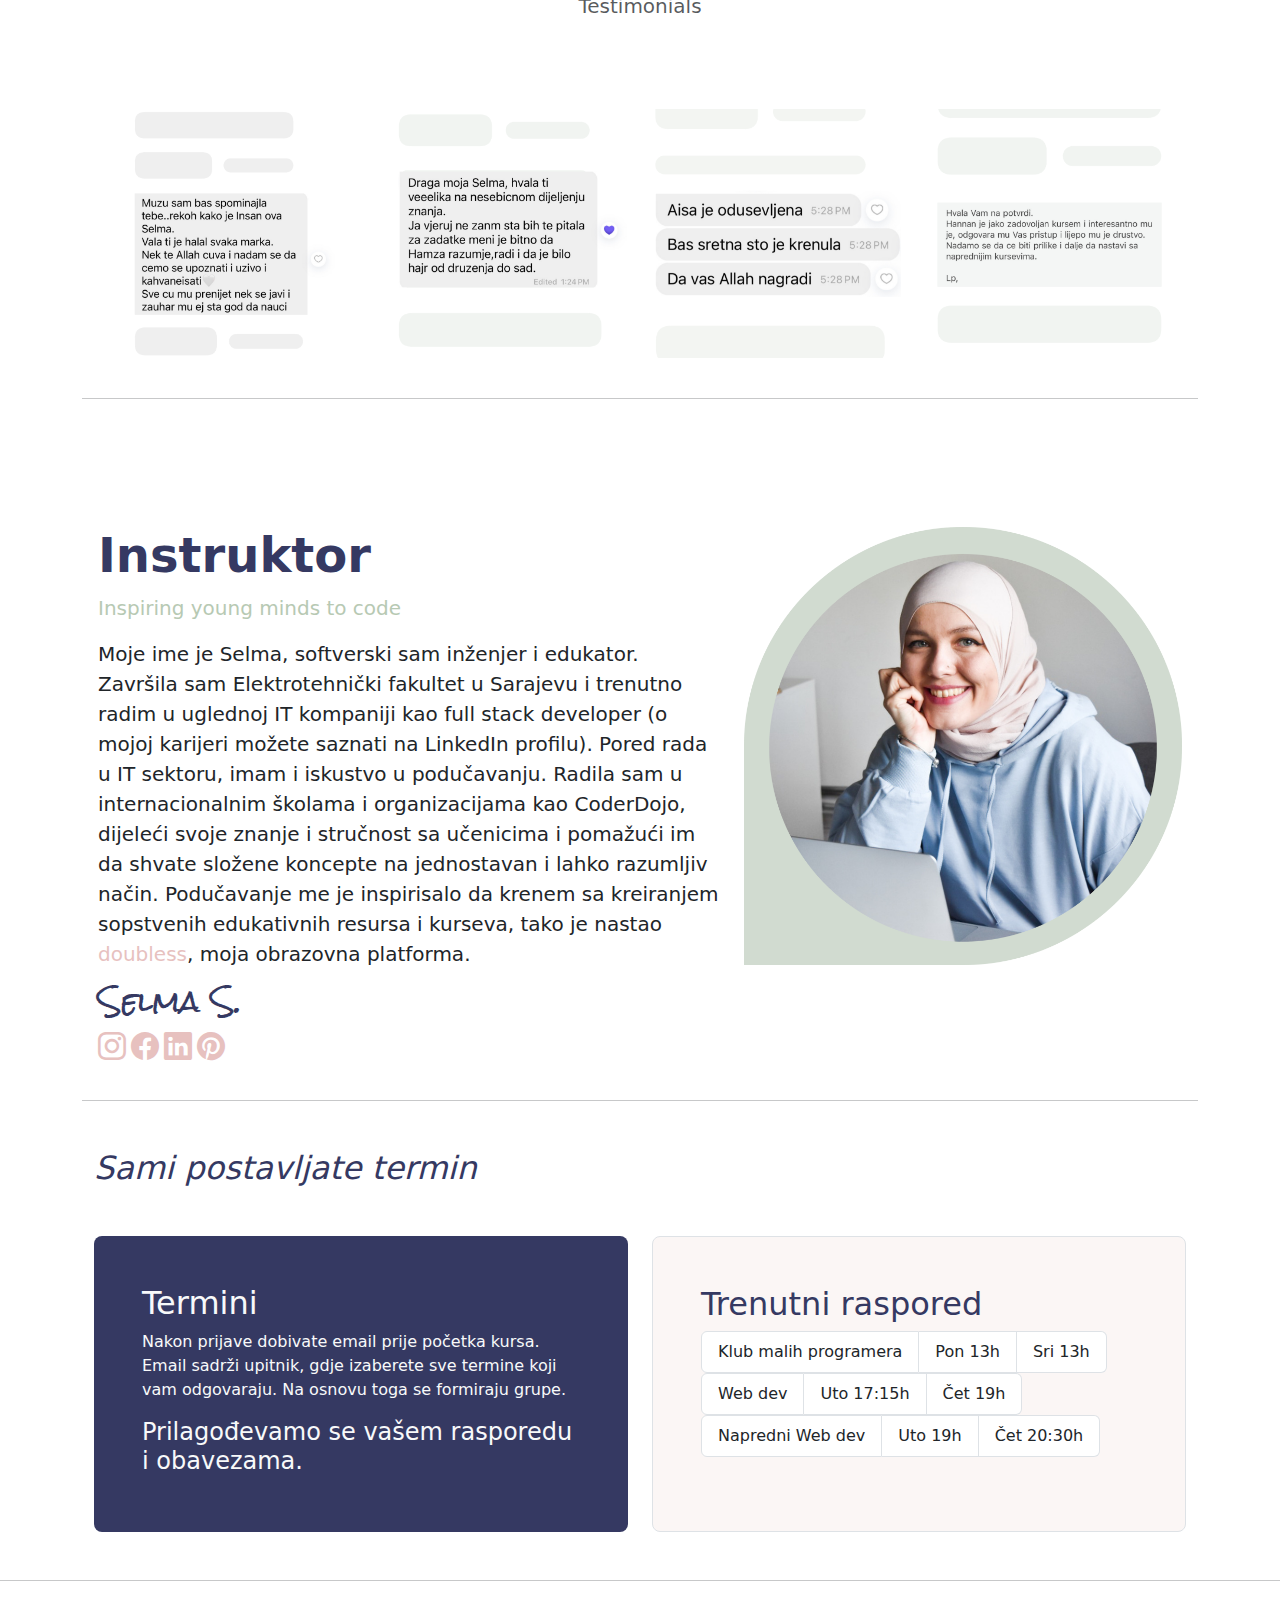
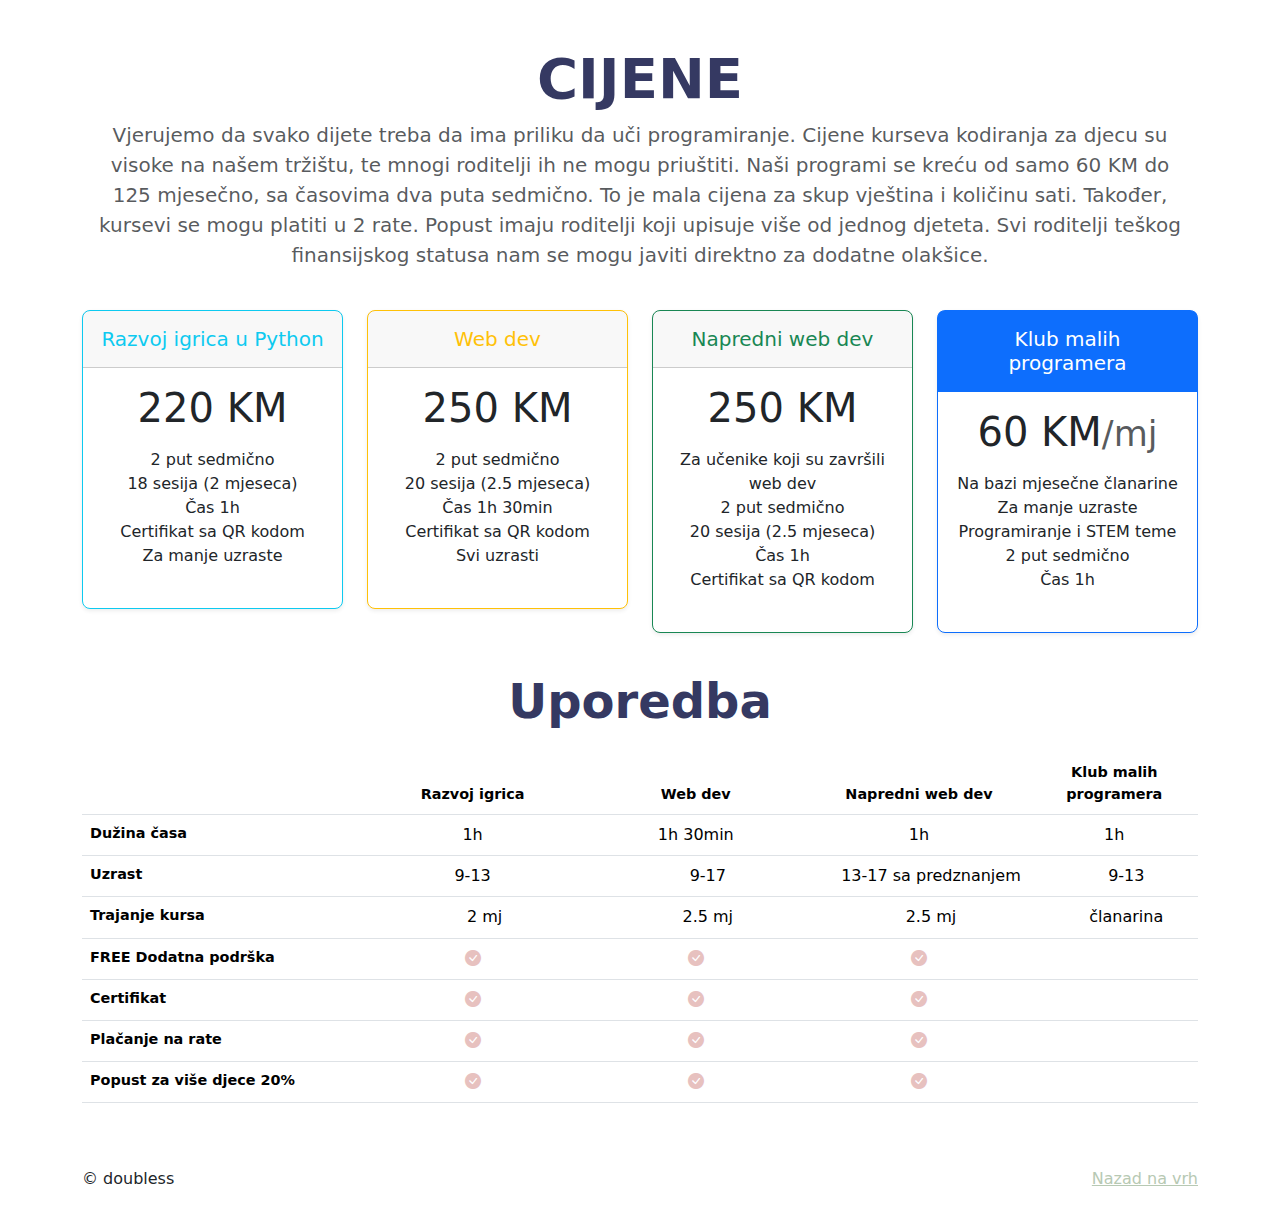
==== commit 55db6753: "styling fixes and new imgs" ====
--- a/index.html
+++ b/index.html
@@ -78,7 +78,7 @@
                         Od avantura kodiranja prilagođenih <mark>početnicima</mark> do
                         <mark>naprednijeg</mark>
                         programiranja, naši kursevi su
-                        dizajnirani sa sve. Bilo da vaše dijete sanja o pravljenju video igrica,
+                        dizajnirani za sve. Bilo da vaše dijete sanja o pravljenju video igrica,
                         dizajniranju
                         aplikacija ili samo želi sa se upozna sa kodiranjem, mi imamo kurs za njih. U ponudi su
                         <strong class="font-monospace green-text">4 vrste</strong>
@@ -86,13 +86,15 @@
                     </p>
                     <a href="https://docs.google.com/forms/d/e/1FAIpQLSfyMTH7aptiJFYDIwvxErD6fFetUZGbNiWB-TC8jbRdV_e57Q/viewform?usp=sf_link"
                         class="green-text fs-4">Prijavi se</a>
+                    <a href="#cijene" class="pink-text fs-4">Cijene</a>
                 </div>
 
                 <div class="col">
+                    <h2 class="fw-bold pink-text text-center mb-4">U ponudi su:</h2>
                     <div class="row row-cols-1 row-cols-sm-2 g-4">
                         <div class="col d-flex flex-column gap-2">
                             <div
-                                class="feature-icon-small d-inline-flex align-items-center justify-content-center green-bg fs-4 rounded-3">
+                                class="feature-icon-small d-inline-flex align-items-center justify-content-center pink-bg fs-4 rounded-3">
                                 <i class="bi bi-controller  text-light"></i>
                             </div>
                             <h4 class="fw-semibold mb-0 blue-text">Razvoj igrica sa Python 👾 <span
@@ -104,8 +106,8 @@
 
                         <div class="col d-flex flex-column gap-2">
                             <div
-                                class="feature-icon-small d-inline-flex align-items-center justify-content-center green-bg fs-4 rounded-3">
-                                <i class="bi bi-code-slash  text-light"></i>
+                                class="feature-icon-small d-inline-flex align-items-center justify-content-center light-bg fs-4 rounded-3">
+                                <i class="bi bi-code-slash  blue-text"></i>
                             </div>
                             <h4 class="fw-semibold mb-0 blue-text">Razvoj web aplikacija 👩‍💻 </h4>
                             <p class="text-body-secondary">Perfektno za početnike svih uzrasta. Učimo programiranje kroz
@@ -115,7 +117,7 @@
 
                         <div class="col d-flex flex-column gap-2">
                             <div
-                                class="feature-icon-small d-inline-flex align-items-center justify-content-center green-bg fs-4 rounded-3">
+                                class="feature-icon-small d-inline-flex align-items-center justify-content-center blue-bg fs-4 rounded-3">
                                 <i class="bi bi-code-slash  text-light"></i>
                             </div>
                             <h4 class="fw-semibold mb-0 blue-text">Napredni razvoj web app 💻</h4>
@@ -146,6 +148,7 @@
             <div class="row text-center">
                 <div class="col-lg-6">
                     <div class="my-3 p-3">
+                        <img src="assets/15.png" height="90px">
                         <h2 class="display-5 text-uppercase text-blue">Razvoj igrica sa Python</h2>
                         <p class="lead">Pravimo malu igricu koristeći programski jezik Python.</p>
                     </div>
@@ -160,8 +163,9 @@
                 </div>
                 <div class="col-lg-6  light-bg">
                     <div class="my-3 p-3">
+                        <img src="assets/14.png" height="90px">
                         <h2 class="display-5 text-uppercase text-blue">Web dev</h2>
-                        <p class="lead">Učimo programiranje praveči web aplikaciju.</p>
+                        <p class="lead">Učimo programiranje praveći web aplikaciju.</p>
                     </div>
                     <div class="bg-body shadow-sm mx-auto p-4  blue-text"
                         style="width: 80%;  border-radius: 21px 21px 0 0;">
@@ -176,8 +180,9 @@
             <div class="row text-center">
                 <div class="col-lg-6  light-bg">
                     <div class="my-3 p-3">
+                        <img src="assets/13.png" height="90px">
                         <h2 class="display-5 text-uppercase text-blue">Napredni web dev</h2>
-                        <p class="lead    ">Učimo programiranje kao veliki programeri kroz projekat.</p>
+                        <p class="lead    ">Učimo programiranje kao veliki programeri kroz praktičan rad na app.</p>
                     </div>
                     <div class="bg-body shadow-sm mx-auto p-4  blue-text"
                         style="width: 80%;border-radius: 21px 21px 0 0;">
@@ -191,8 +196,10 @@
                 </div>
                 <div class="col-lg-6">
                     <div class="my-3 p-3">
+                        <img src="assets/16.png" height="120px">
+
                         <h2 class="display-5 text-uppercase text-blue">Klub malih programera</h2>
-                        <p class="lead">Članovi kluba uče programiranje i teme iz nauke.</p>
+                        <p class="lead">Članovi kluba uče programiranje i teme iz STEM.</p>
                     </div>
                     <div class="bg-body shadow-sm mx-auto p-4 blue-text"
                         style="width: 80%; border-radius: 21px 21px 0 0;">
--- a/style.css
+++ b/style.css
@@ -23,6 +23,10 @@
     background-color: #fbf6f5;
 }
 
+.pink-bg {
+    background-color: #e7c1bf;
+}
+
 a.icon-link {
     color: #b7c9b3 !important;
     text-decoration: underline #b7c9b3 !important;
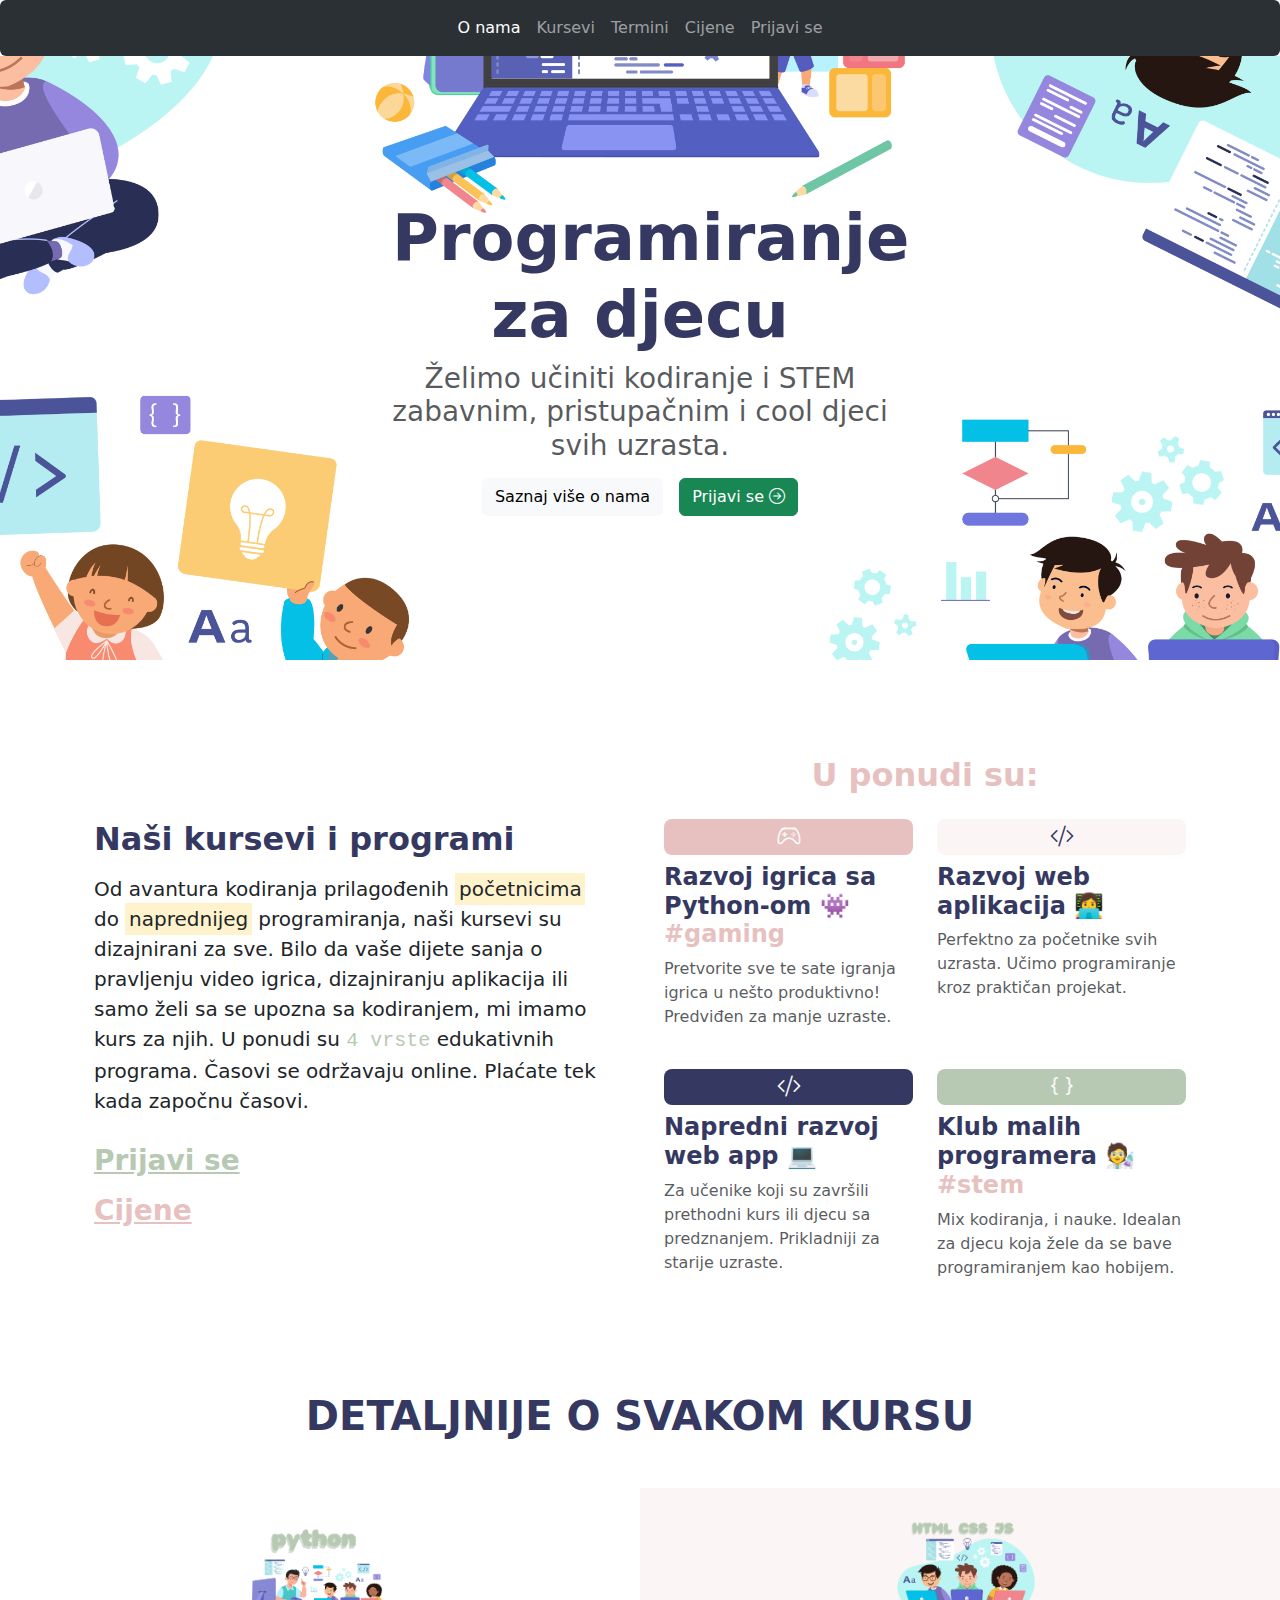
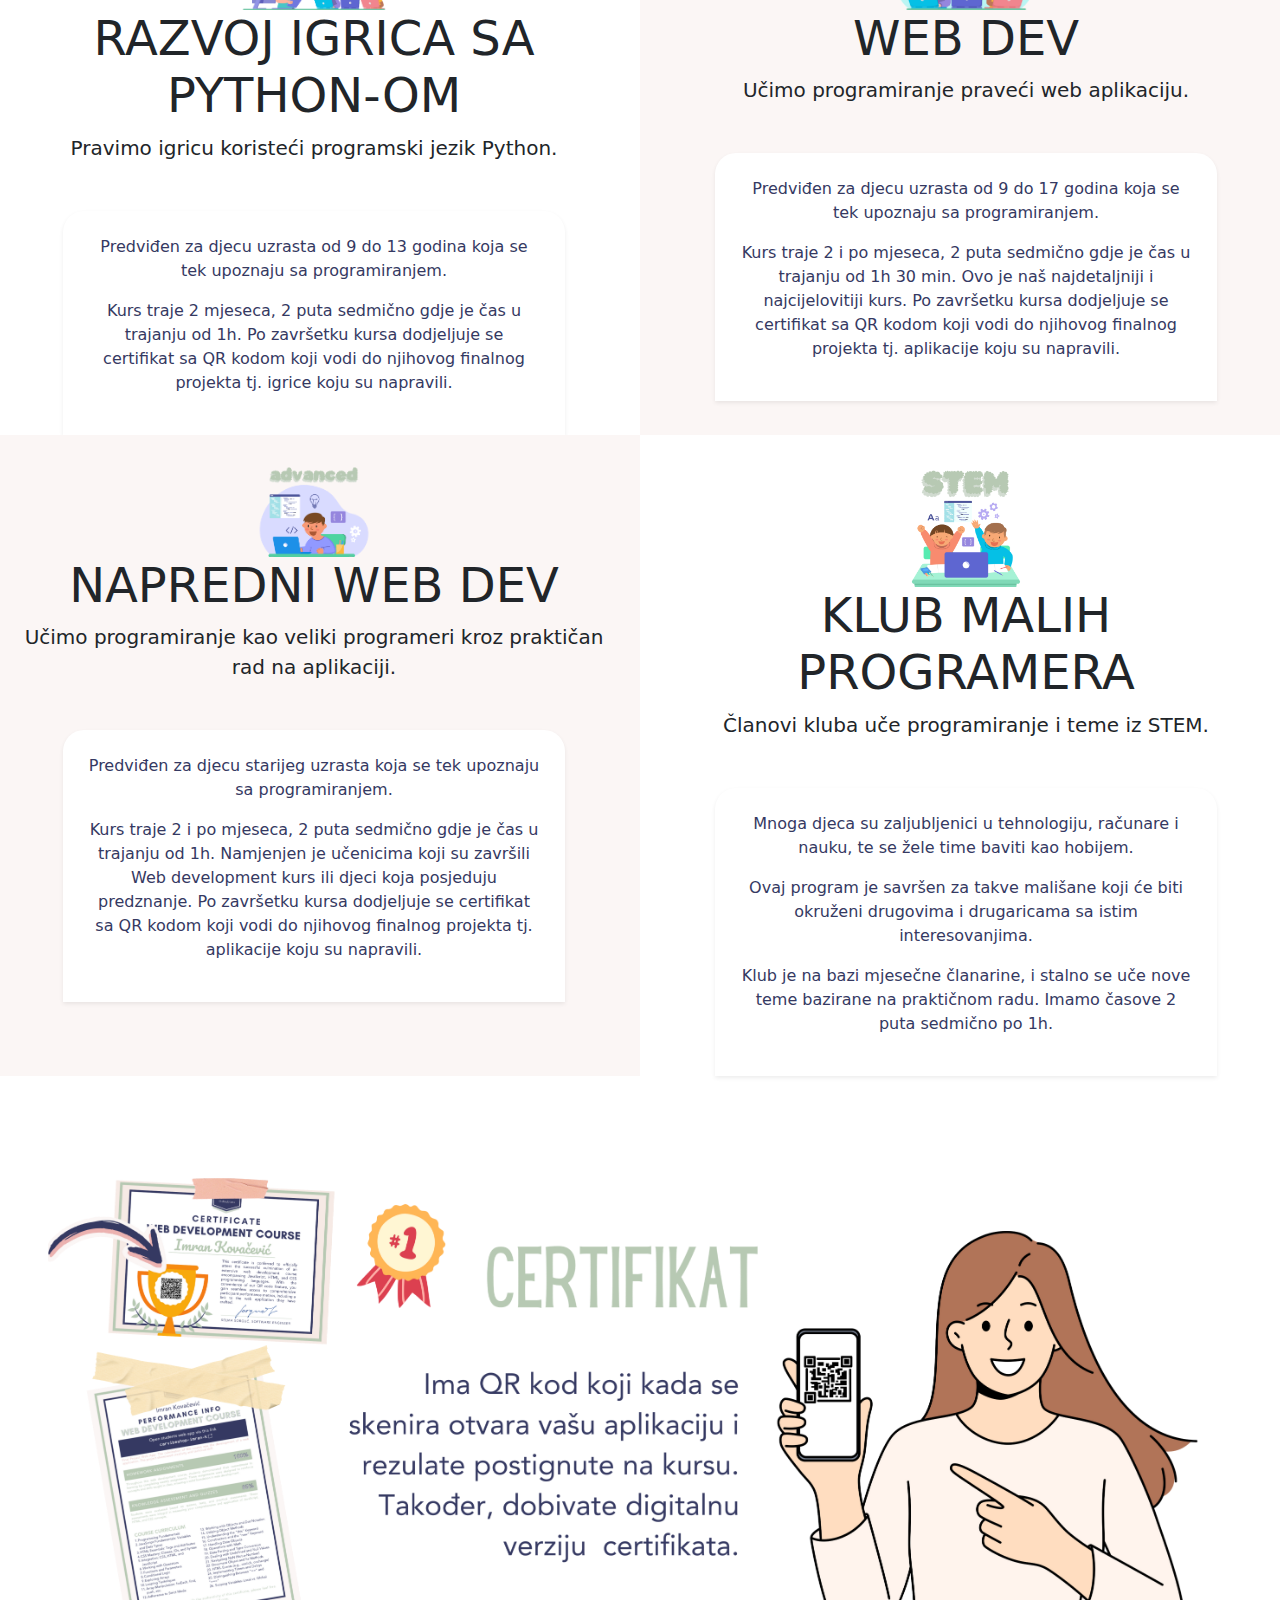
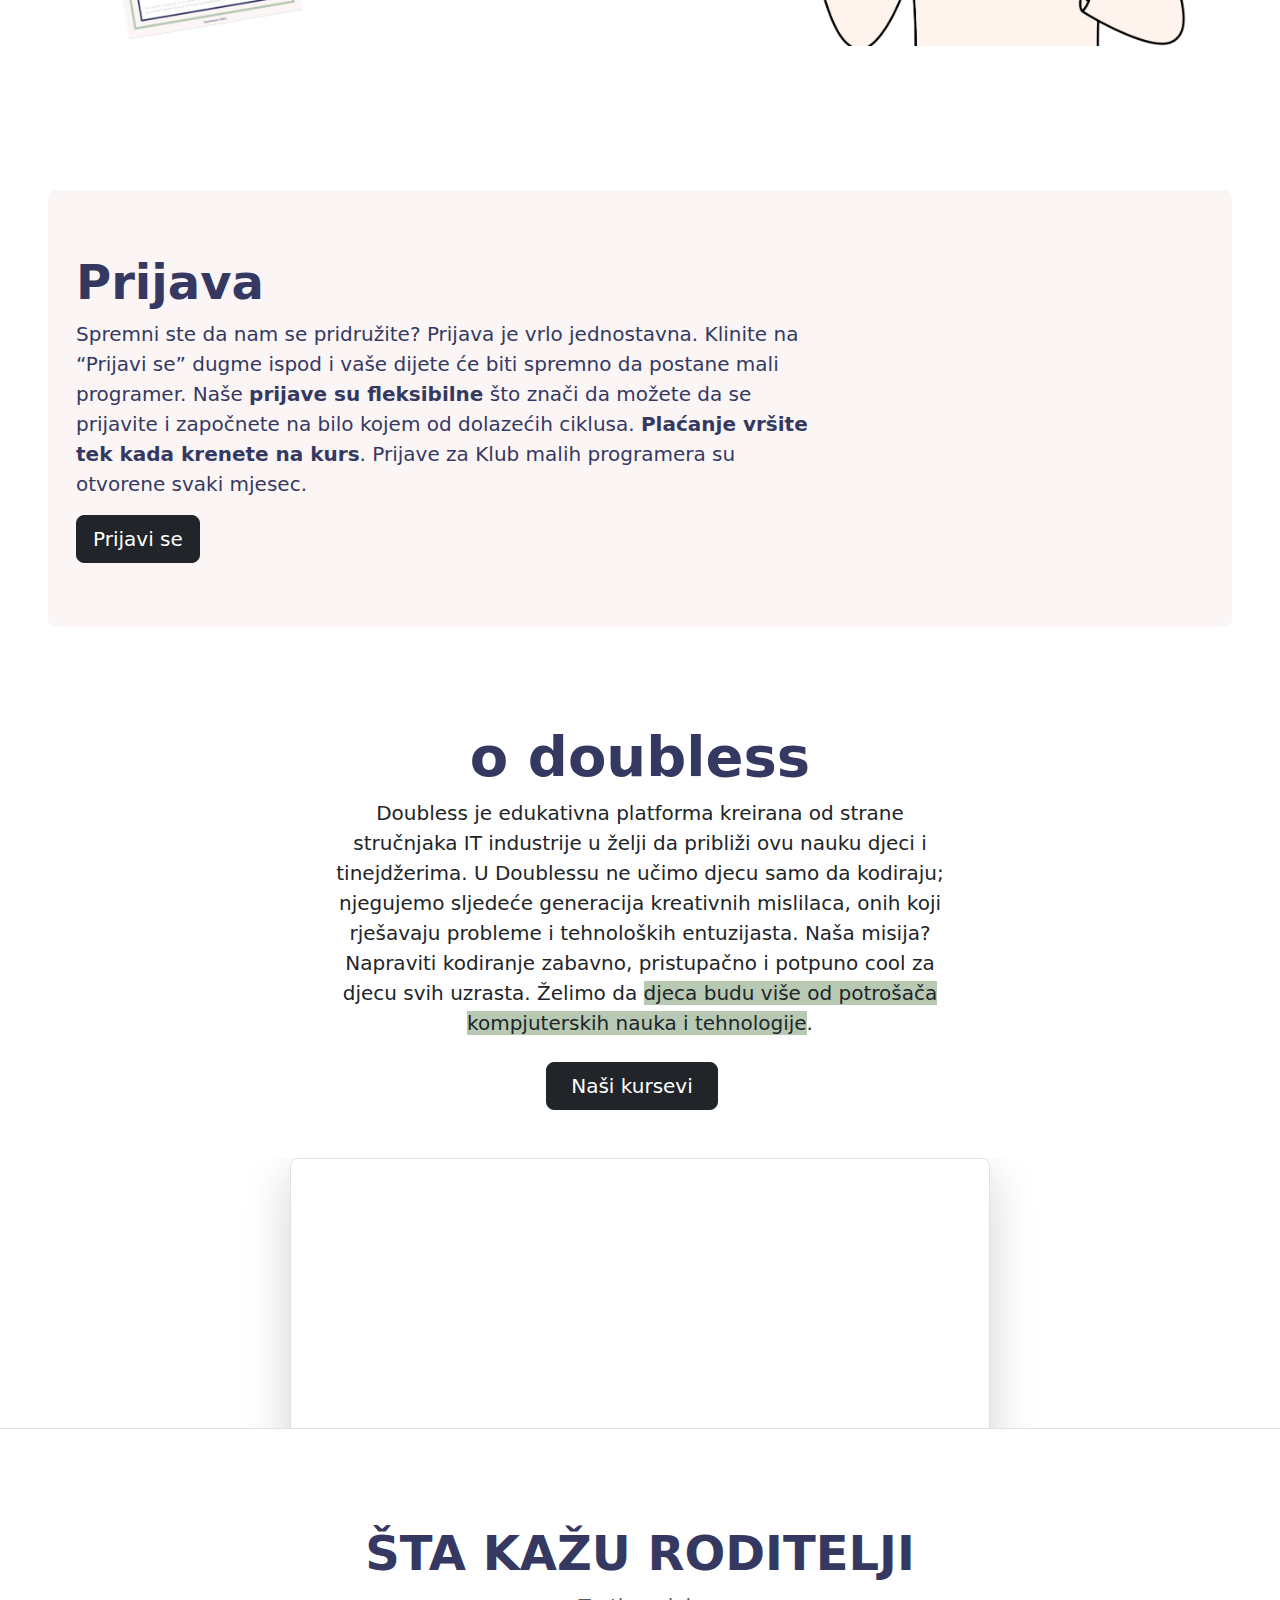
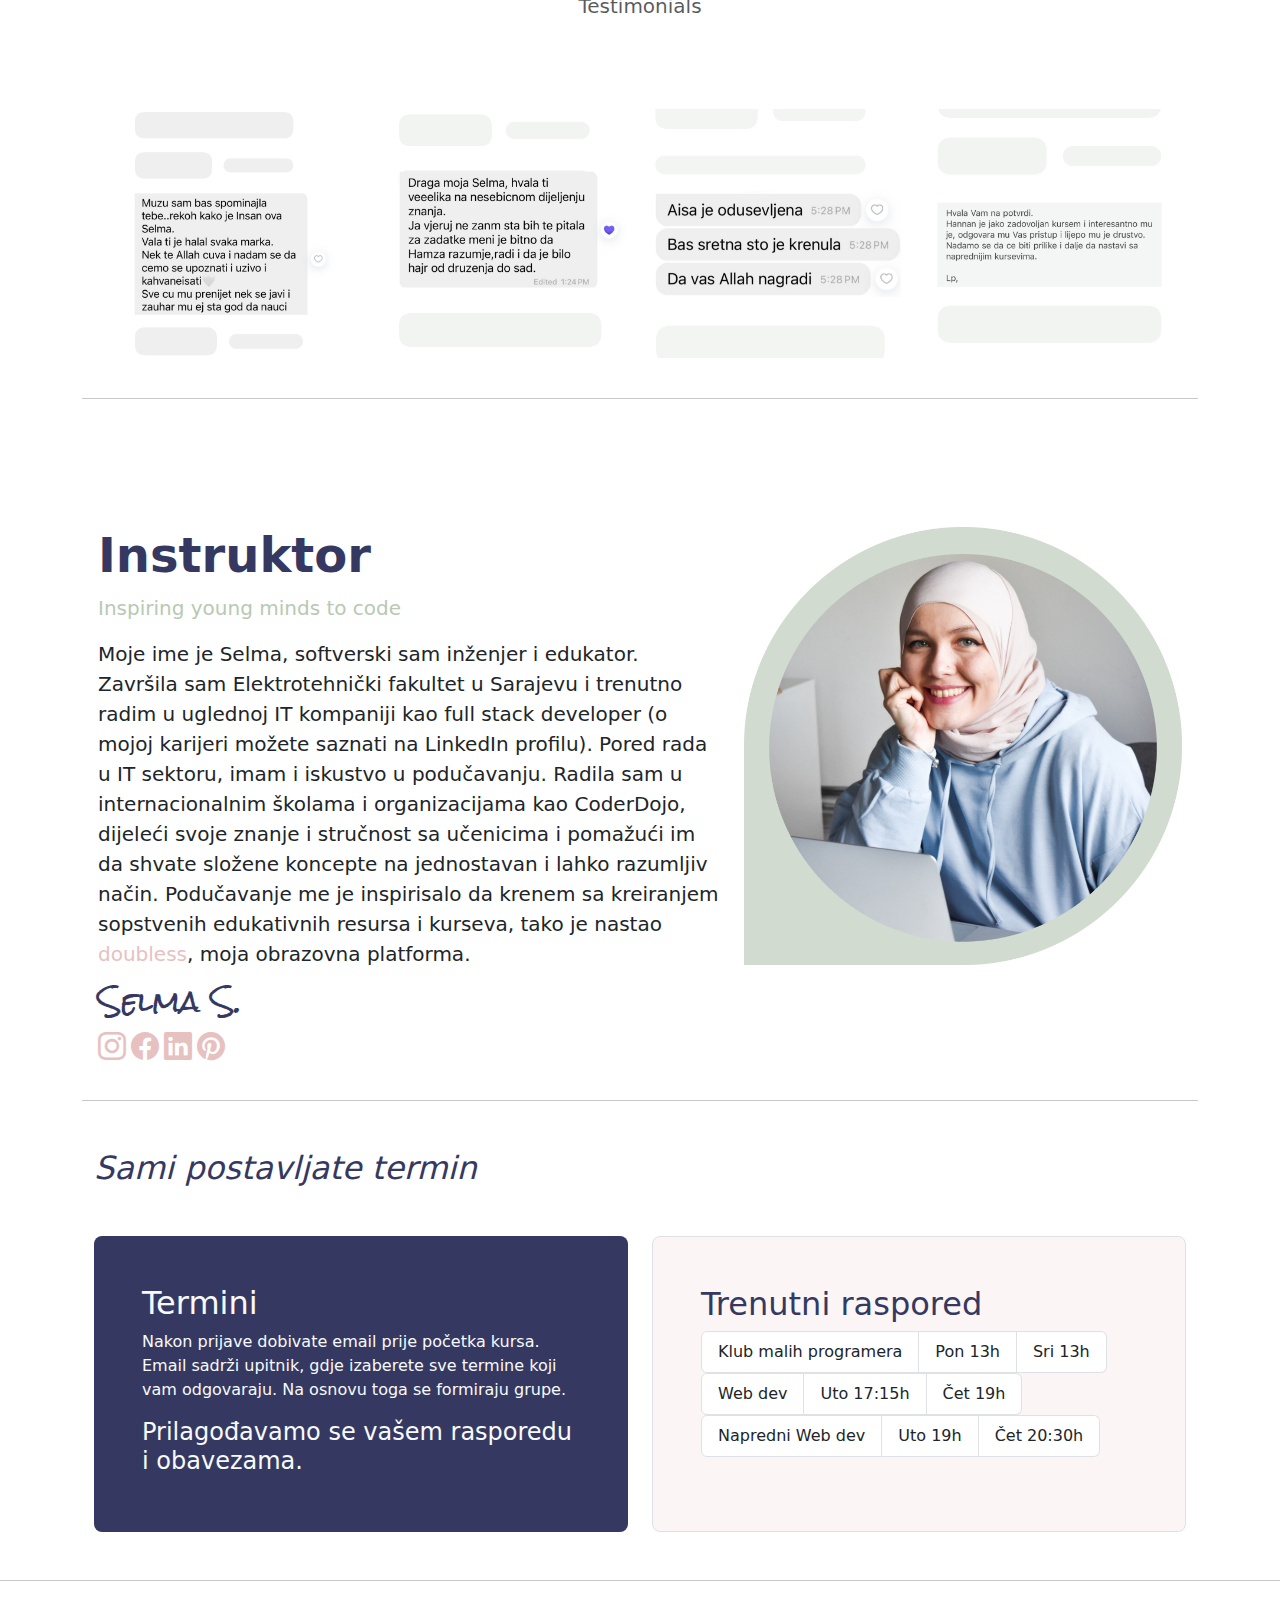
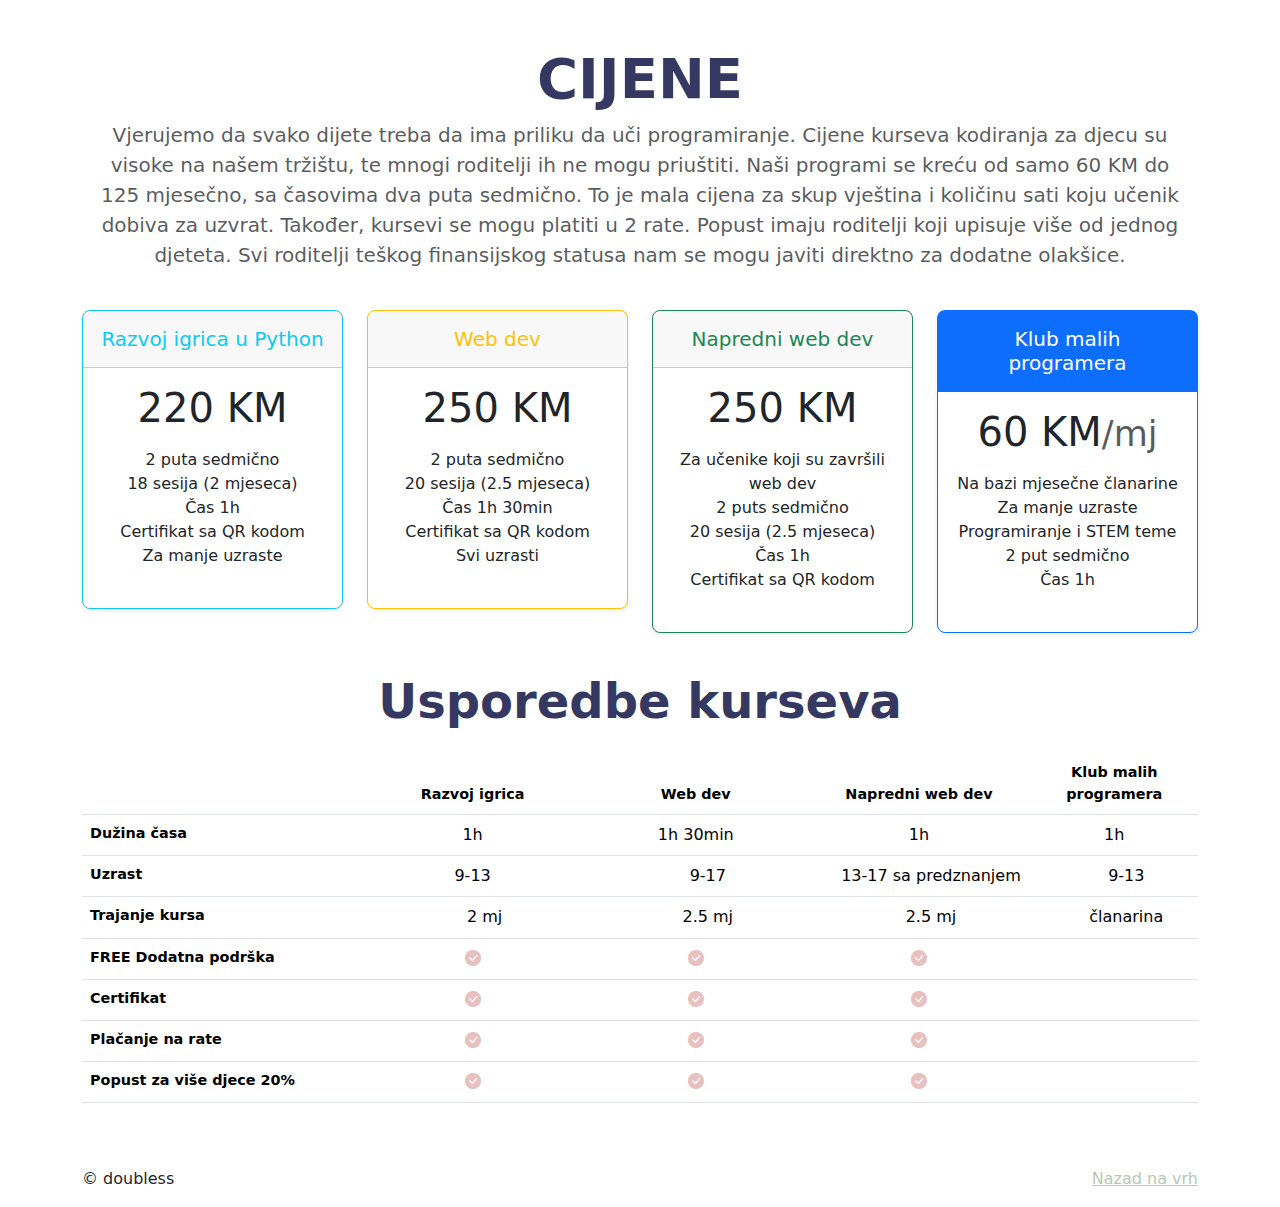
==== commit b6514771: "content fixes" ====
--- a/index.html
+++ b/index.html
@@ -55,7 +55,7 @@
             <div class="col-md-6 p-lg-5 mx-auto my-5">
                 <h1 class="display-3 fw-bold blue-text">Programiranje za djecu</h1>
                 <h3 class="fw-normal text-muted mb-3">Želimo učiniti kodiranje i STEM zabavnim, pristupačnim i cool
-                    dijeci svih uzrasta.</h3>
+                    djeci svih uzrasta.</h3>
                 <div class="d-flex gap-3 justify-content-center fs-4">
                     <a class="btn btn-light" href="#o-doubless">
                         Saznaj više o nama
@@ -82,11 +82,11 @@
                         dizajniranju
                         aplikacija ili samo želi sa se upozna sa kodiranjem, mi imamo kurs za njih. U ponudi su
                         <strong class="font-monospace green-text">4 vrste</strong>
-                        edukativnih programa. Časovi se održavaju online. Plačate tek kada započnu časovi.
+                        edukativnih programa. Časovi se održavaju online. Plaćate tek kada započnu časovi.
                     </p>
                     <a href="https://docs.google.com/forms/d/e/1FAIpQLSfyMTH7aptiJFYDIwvxErD6fFetUZGbNiWB-TC8jbRdV_e57Q/viewform?usp=sf_link"
-                        class="green-text fs-4">Prijavi se</a>
-                    <a href="#cijene" class="pink-text fs-4">Cijene</a>
+                        class="green-text fs-3 fw-bold">Prijavi se</a>
+                    <a href="#cijene" class="pink-text fs-3 fw-bold">Cijene</a>
                 </div>
 
                 <div class="col">
@@ -97,7 +97,7 @@
                                 class="feature-icon-small d-inline-flex align-items-center justify-content-center pink-bg fs-4 rounded-3">
                                 <i class="bi bi-controller  text-light"></i>
                             </div>
-                            <h4 class="fw-semibold mb-0 blue-text">Razvoj igrica sa Python 👾 <span
+                            <h4 class="fw-semibold mb-0 blue-text">Razvoj igrica sa Python-om 👾 <span
                                     class="pink-text">#gaming</span></h4>
                             <p class="text-body-secondary">Pretvorite sve te sate igranja igrica u nešto produktivno!
                                 Predviđen za manje uzraste.
@@ -149,8 +149,8 @@
                 <div class="col-lg-6">
                     <div class="my-3 p-3">
                         <img src="assets/15.png" height="90px">
-                        <h2 class="display-5 text-uppercase text-blue">Razvoj igrica sa Python</h2>
-                        <p class="lead">Pravimo malu igricu koristeći programski jezik Python.</p>
+                        <h2 class="display-5 text-uppercase text-blue">Razvoj igrica sa Python-om</h2>
+                        <p class="lead">Pravimo igricu koristeći programski jezik Python.</p>
                     </div>
                     <div class="bg-body shadow-sm mx-auto p-4  blue-text"
                         style="width: 80%; border-radius: 21px 21px 0 0;">
@@ -171,7 +171,7 @@
                         style="width: 80%;  border-radius: 21px 21px 0 0;">
                         <p>Predviđen za djecu uzrasta od 9 do 17 godina koja se tek upoznaju sa programiranjem.</p>
                         <p>Kurs traje 2 i po mjeseca, 2 puta sedmično gdje je čas u trajanju od 1h 30 min. Ovo je naš
-                            najdetaljniji i cijelovitiji kurs. Po završetku kursa
+                            najdetaljniji i najcijelovitiji kurs. Po završetku kursa
                             dodjeljuje se certifikat sa QR kodom koji vodi do njihovog finalnog
                             projekta tj. aplikacije koju su napravili.</p>
                     </div>
@@ -182,13 +182,15 @@
                     <div class="my-3 p-3">
                         <img src="assets/13.png" height="90px">
                         <h2 class="display-5 text-uppercase text-blue">Napredni web dev</h2>
-                        <p class="lead    ">Učimo programiranje kao veliki programeri kroz praktičan rad na app.</p>
+                        <p class="lead    ">Učimo programiranje kao veliki programeri kroz praktičan rad na aplikaciji.
+                        </p>
                     </div>
                     <div class="bg-body shadow-sm mx-auto p-4  blue-text"
                         style="width: 80%;border-radius: 21px 21px 0 0;">
                         <p>Predviđen za djecu starijeg uzrasta koja se tek upoznaju sa programiranjem.</p>
                         <p>Kurs traje 2 i po mjeseca, 2 puta sedmično gdje je čas u trajanju od 1h. Namjenjen je
-                            učenicima koji su završili Web development kurs ili djeci sa mnogo predznanja. Po završetku
+                            učenicima koji su završili Web development kurs ili djeci koja posjeduju predznanje. Po
+                            završetku
                             kursa
                             dodjeljuje se certifikat sa QR kodom koji vodi do njihovog finalnog
                             projekta tj. aplikacije koju su napravili.</p>
@@ -230,9 +232,9 @@
                 <p class="col-md-8 fs-5 blue-text">
                     Spremni ste da nam se pridružite? Prijava je vrlo jednostavna. Klinite na “Prijavi se”
                     dugme ispod i vaše dijete će biti spremno da postane mali programer. Naše
-                    <strong> prijave su felksibilne</strong> što znači da možete da se prijavite i započnete na bilo
+                    <strong> prijave su fleksibilne</strong> što znači da možete da se prijavite i započnete na bilo
                     kojem od
-                    dolazećih ciklusa. <strong>Plačanje vršite tek kada krenete na kurs</strong>. Prijave na Klub malih
+                    dolazećih ciklusa. <strong>Plaćanje vršite tek kada krenete na kurs</strong>. Prijave za Klub malih
                     programera su otvorene svaki mjesec.
                 </p>
                 <a href="https://docs.google.com/forms/d/e/1FAIpQLSfyMTH7aptiJFYDIwvxErD6fFetUZGbNiWB-TC8jbRdV_e57Q/viewform?usp=sf_link"
@@ -251,7 +253,7 @@
                     misija? Napraviti
                     kodiranje
                     zabavno, pristupačno i potpuno cool za djecu svih uzrasta. Želimo da <spam class="green-bg">djeca
-                        budu više od potrošaća
+                        budu više od potrošača
                         kompjuterskih nauka i tehnologije</spam>.
                 </p>
                 <div class="d-grid gap-2 d-sm-flex justify-content-sm-center mb-5">
@@ -341,7 +343,7 @@
                                 izaberete
                                 sve
                                 termine koji vam odgovaraju. Na osnovu toga se formiraju grupe.</p>
-                            <h4>Prilagođevamo se vašem
+                            <h4>Prilagođavamo se vašem
                                 rasporedu i obavezama.</h4>
                         </div>
                     </div>
@@ -376,7 +378,8 @@
                 <p class="fs-5 text-body-secondary">Vjerujemo da svako dijete treba da ima priliku da uči programiranje.
                     Cijene kurseva kodiranja za djecu su visoke na našem tržištu, te mnogi roditelji ih ne mogu
                     priuštiti. Naši programi se kreću od samo 60 KM do 125 mjesečno, sa časovima dva puta sedmično. To
-                    je mala cijena za skup vještina i količinu sati. Također, kursevi se mogu platiti u 2 rate. Popust
+                    je mala cijena za skup vještina i količinu sati koju učenik dobiva za uzvrat. Također, kursevi se
+                    mogu platiti u 2 rate. Popust
                     imaju roditelji koji upisuje više od jednog djeteta. Svi roditelji teškog finansijskog statusa nam
                     se mogu javiti direktno za dodatne olakšice.
                 </p>
@@ -390,7 +393,7 @@
                         <div class="card-body">
                             <h1 class="card-title pricing-card-title">220 KM</h1>
                             <ul class="list-unstyled mt-3 mb-4">
-                                <li>2 put sedmično</li>
+                                <li>2 puta sedmično</li>
                                 <li>18 sesija (2 mjeseca)</li>
                                 <li>Čas 1h</li>
                                 <li>Certifikat sa QR kodom</li>
@@ -407,7 +410,7 @@
                         <div class="card-body">
                             <h1 class="card-title pricing-card-title">250 KM</h1>
                             <ul class="list-unstyled mt-3 mb-4">
-                                <li>2 put sedmično</li>
+                                <li>2 puta sedmično</li>
                                 <li>20 sesija (2.5 mjeseca)</li>
                                 <li>Čas 1h 30min</li>
                                 <li>Certifikat sa QR kodom</li>
@@ -425,7 +428,7 @@
                             <h1 class="card-title pricing-card-title">250 KM</h1>
                             <ul class="list-unstyled mt-3 mb-4">
                                 <li>Za učenike koji su završili web dev</li>
-                                <li>2 put sedmično</li>
+                                <li>2 puts sedmično</li>
                                 <li>20 sesija (2.5 mjeseca)</li>
                                 <li>Čas 1h</li>
                                 <li>Certifikat sa QR kodom</li>
@@ -453,7 +456,7 @@
                 </div>
             </div>
 
-            <h2 class="display-5 text-center fw-bold blue-text mb-4">Uporedba</h2>
+            <h2 class="display-5 text-center fw-bold blue-text mb-4">Usporedbe kurseva</h2>
 
             <div class="table-responsive">
                 <table class="table text-center">
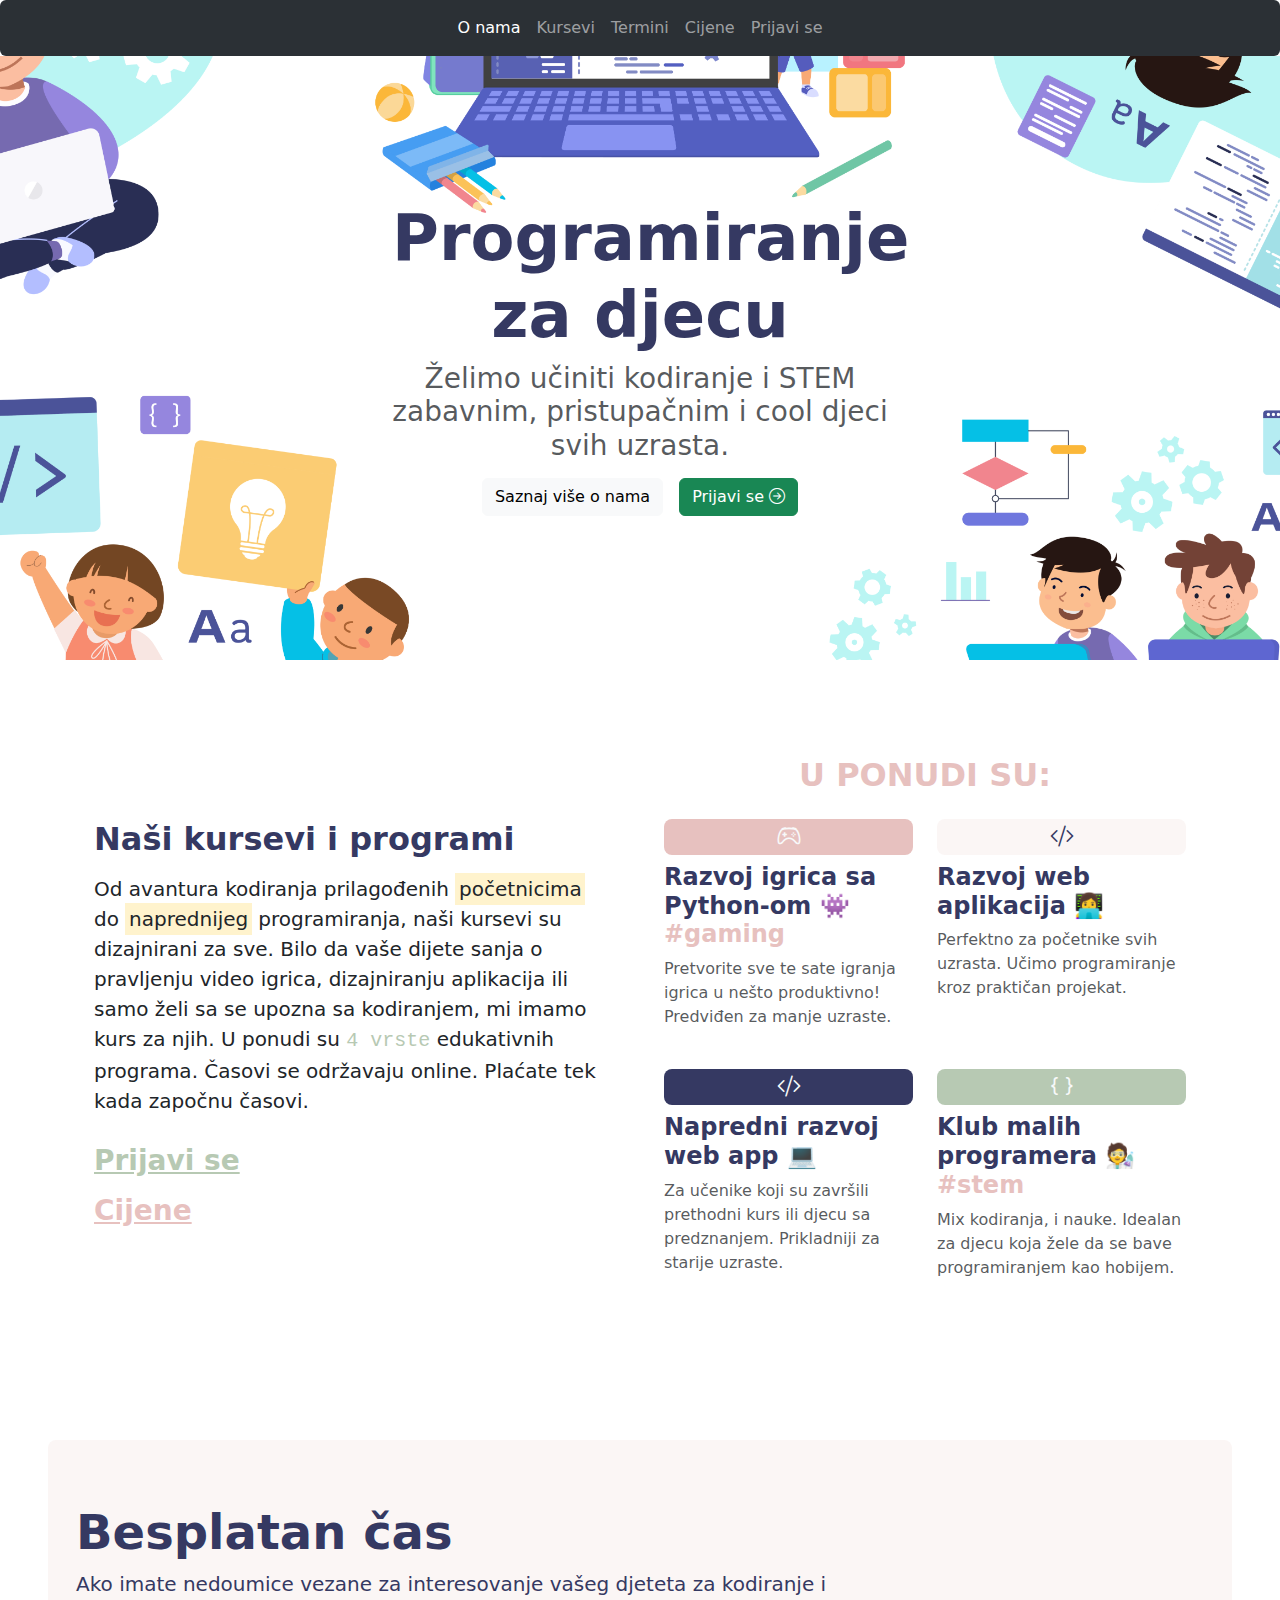
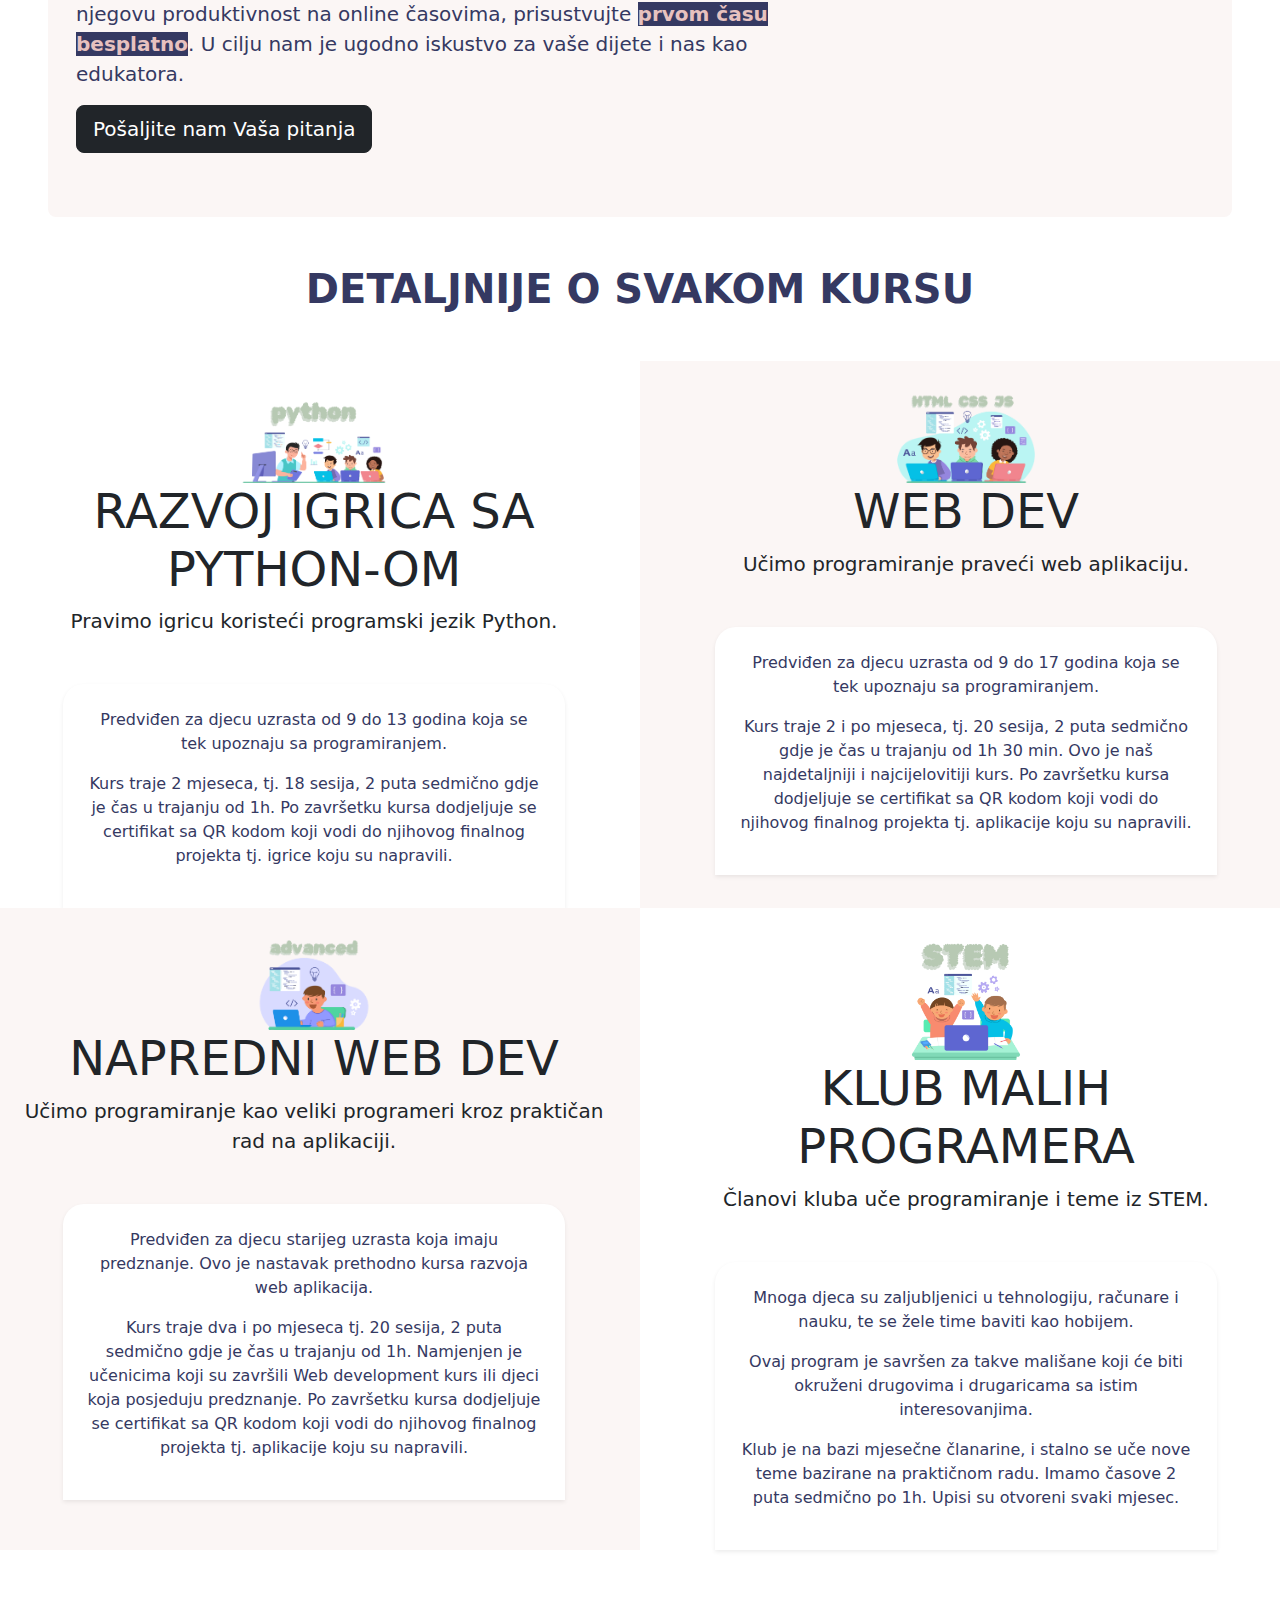
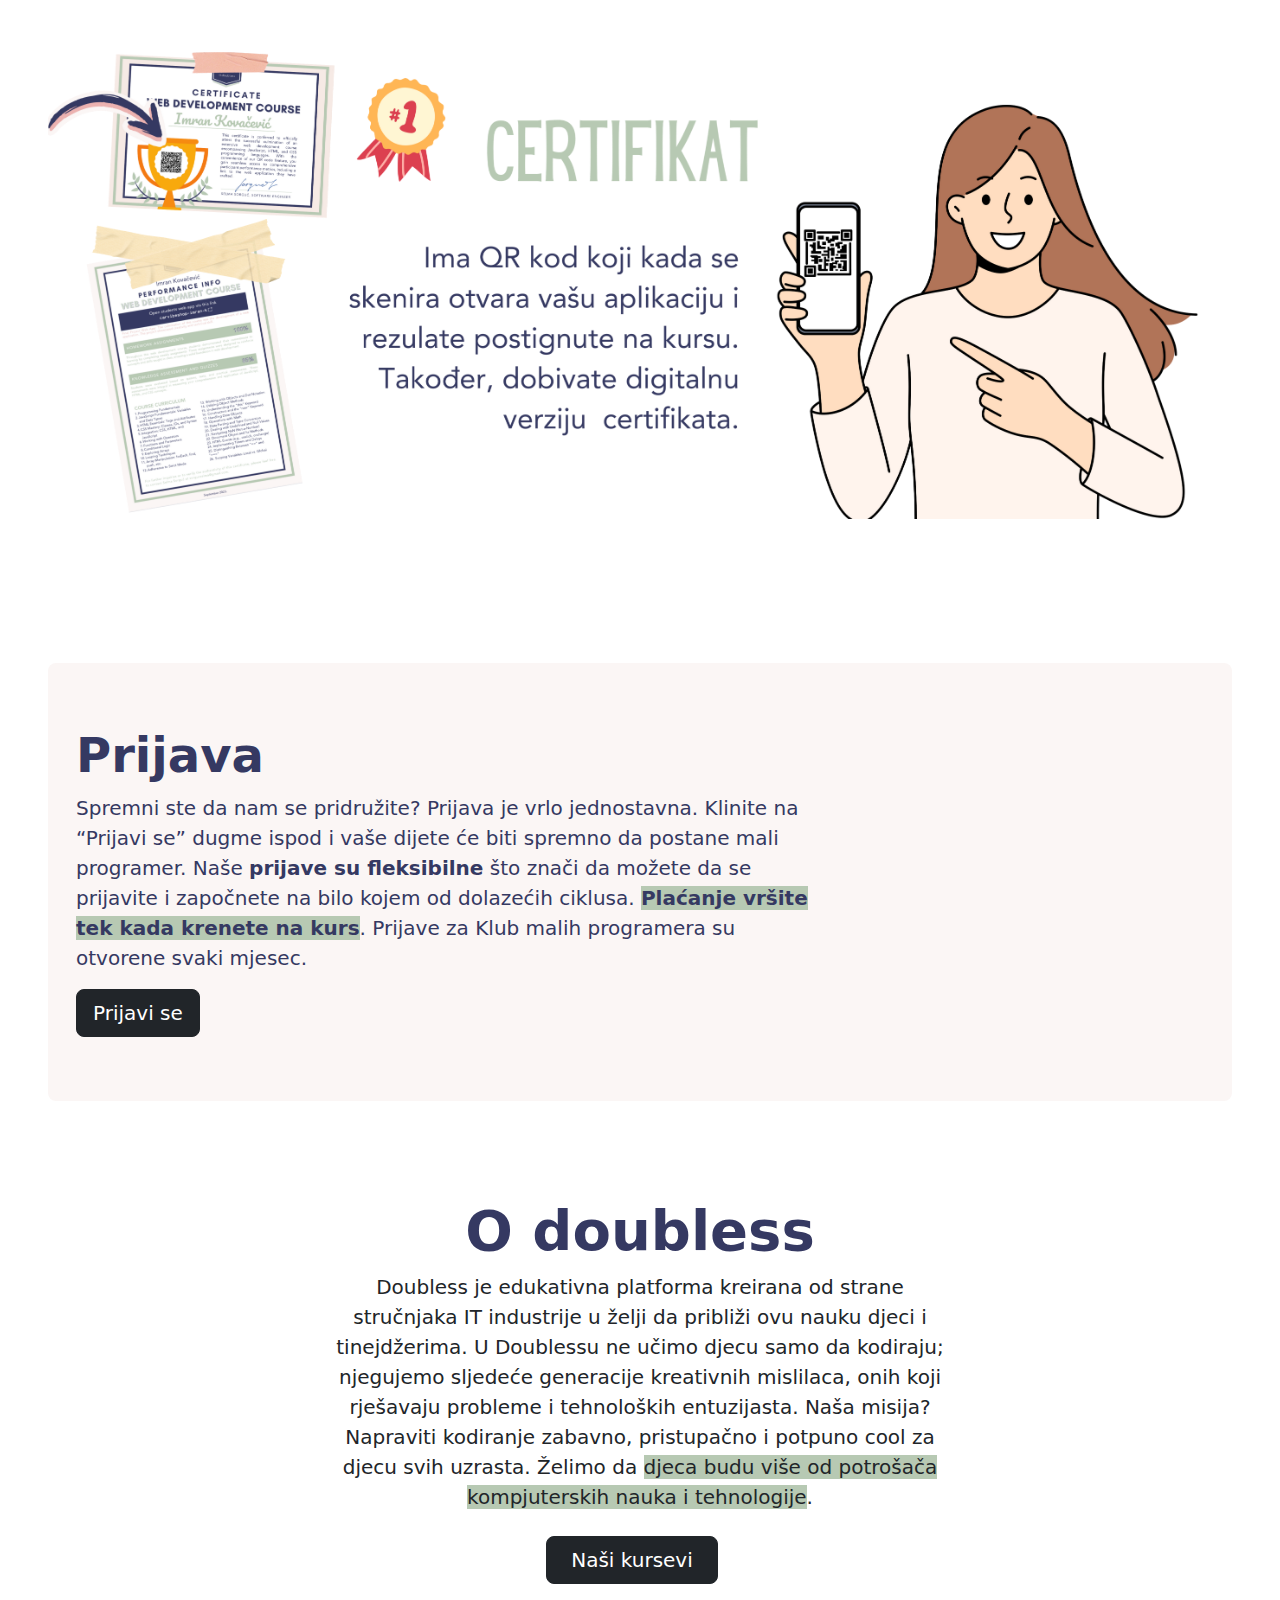
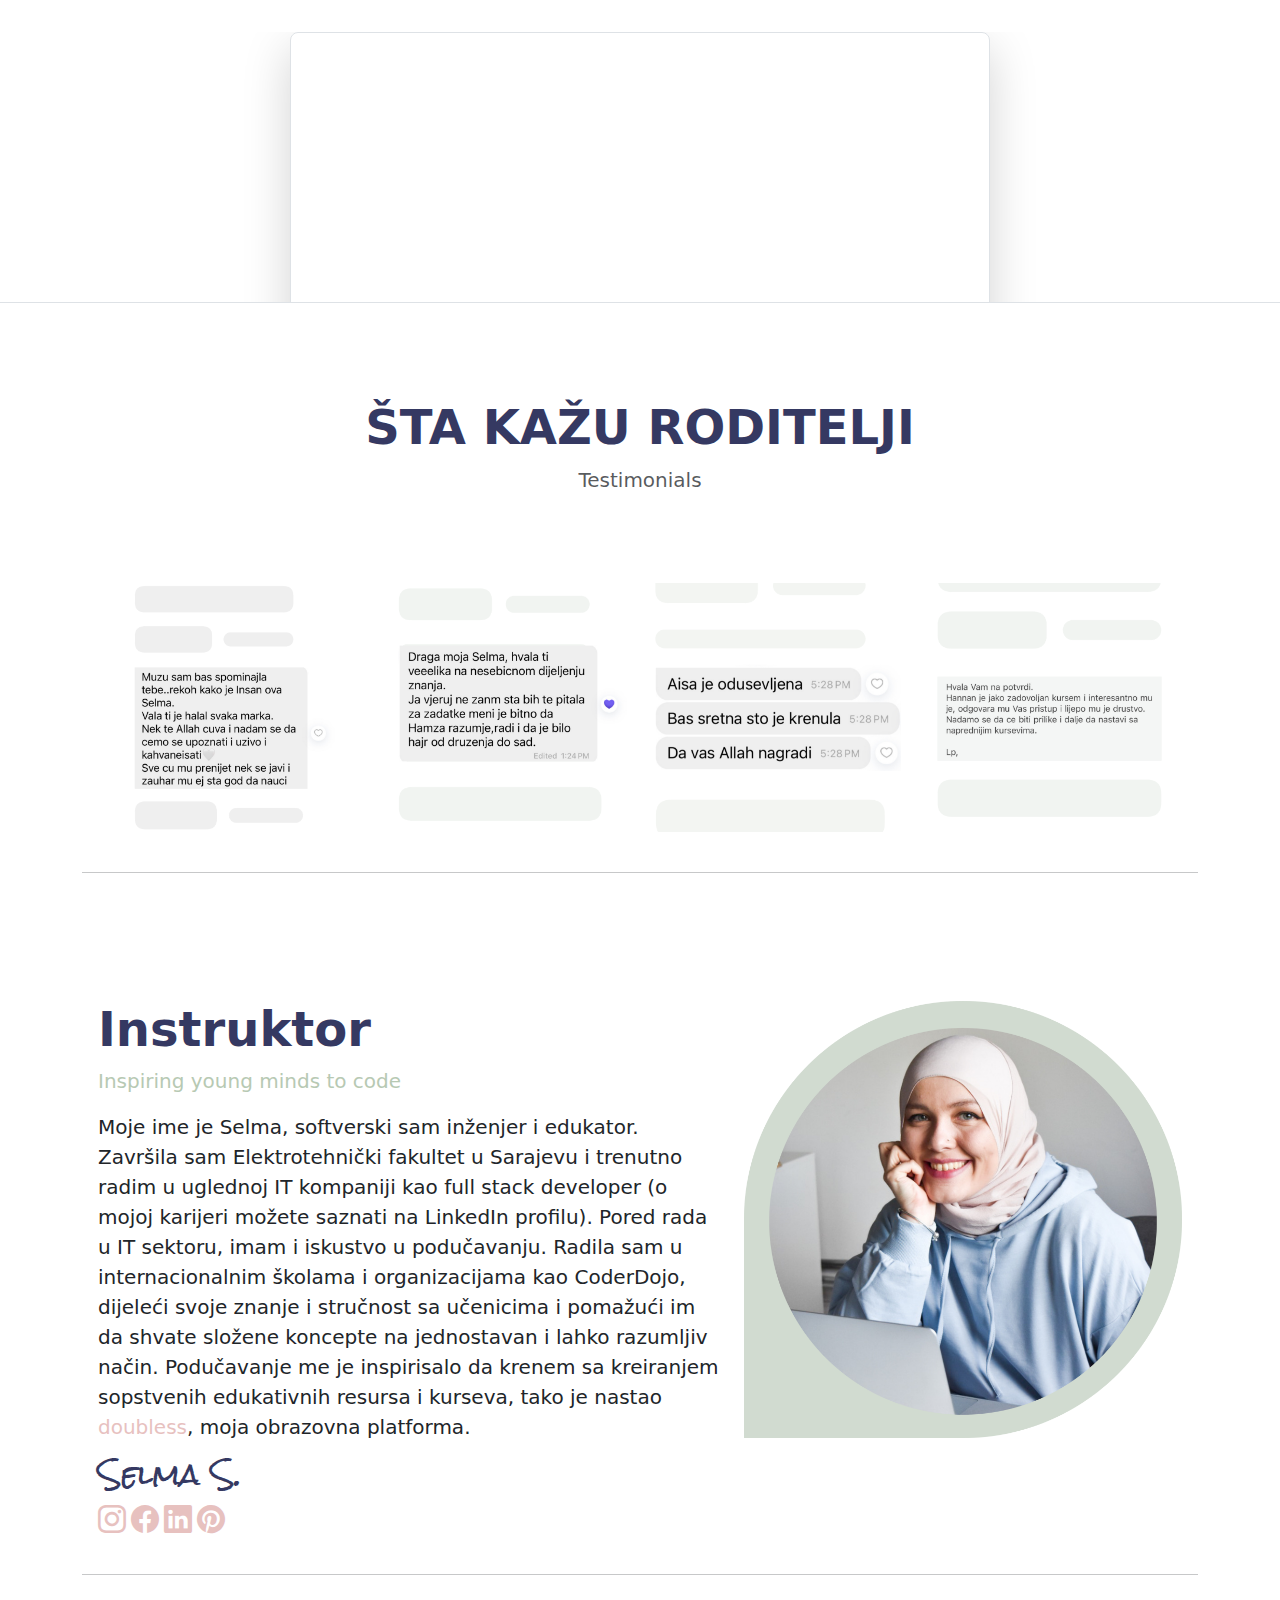
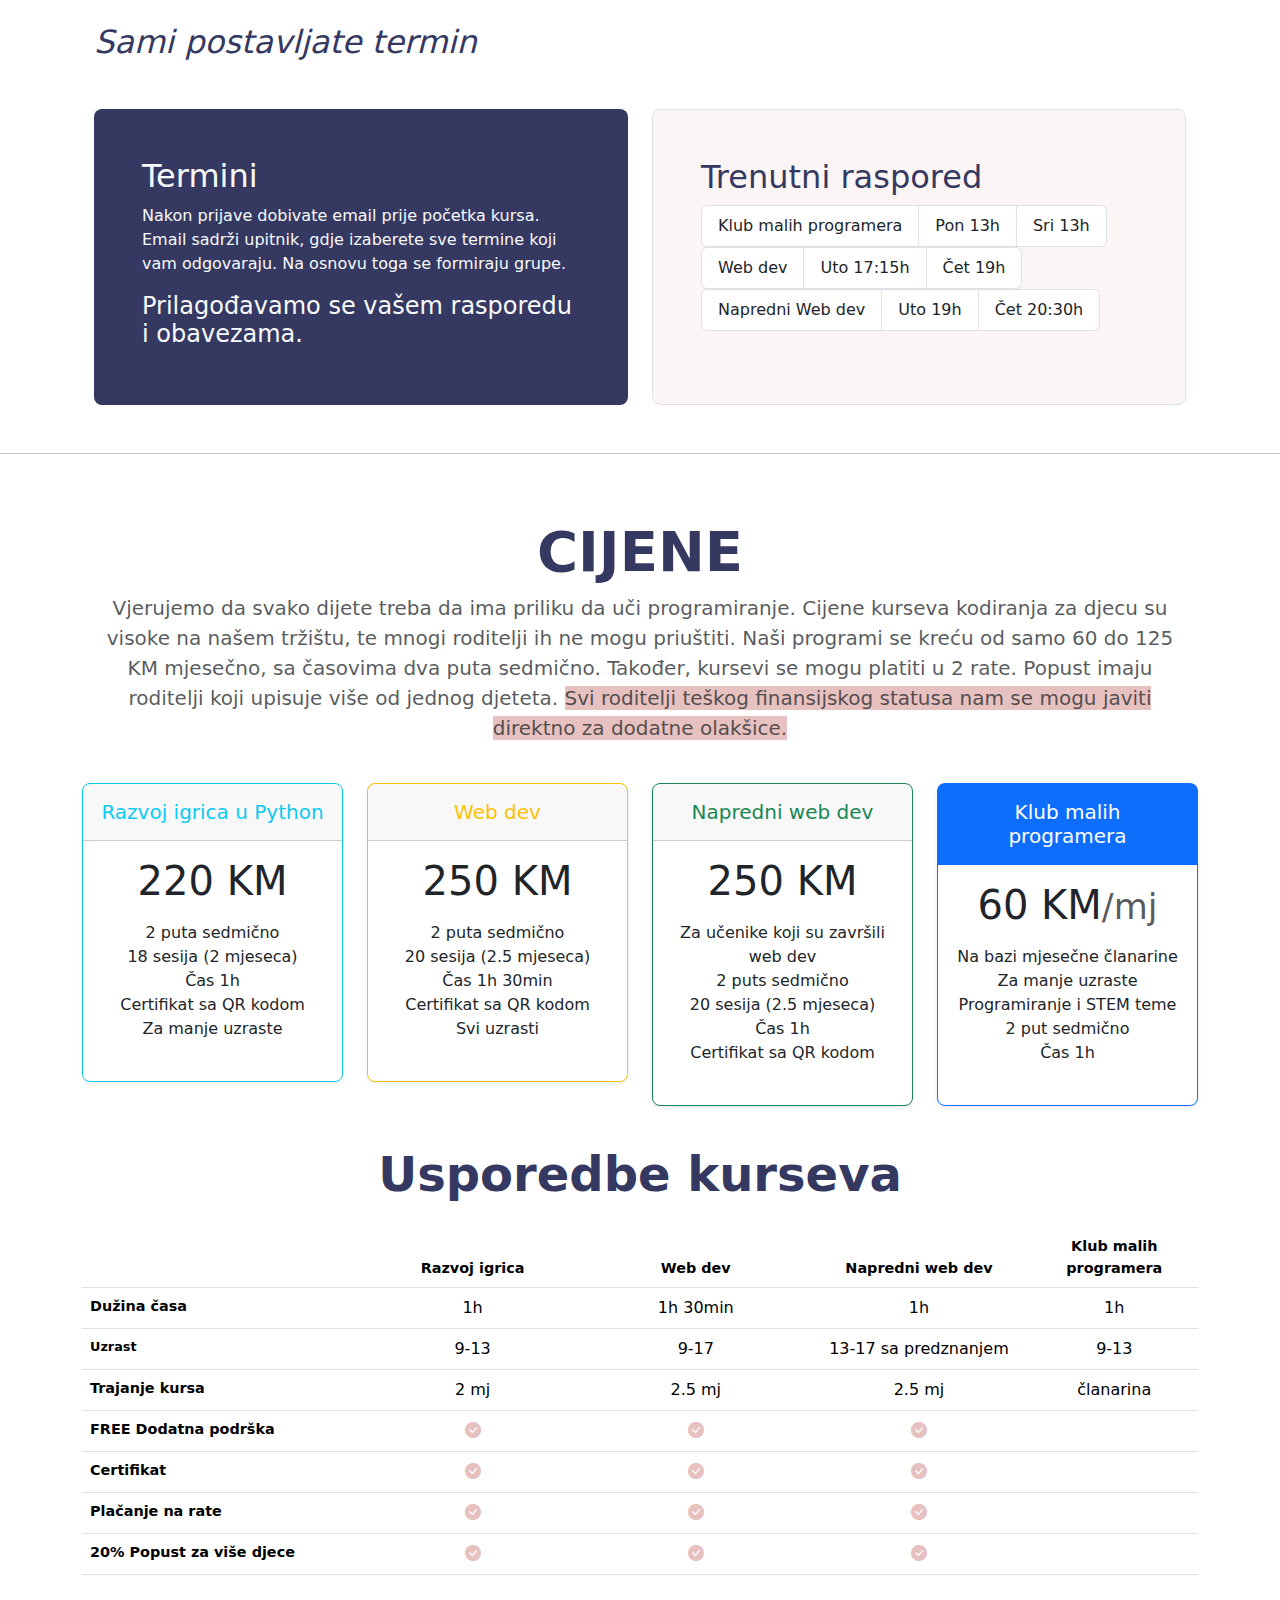
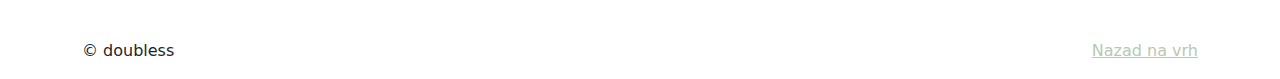
==== commit fea6f17c: "Additional content fixes and new section" ====
--- a/index.html
+++ b/index.html
@@ -90,7 +90,7 @@
                 </div>
 
                 <div class="col">
-                    <h2 class="fw-bold pink-text text-center mb-4">U ponudi su:</h2>
+                    <h2 class="fw-bold pink-text text-center mb-4 text-uppercase">U ponudi su:</h2>
                     <div class="row row-cols-1 row-cols-sm-2 g-4">
                         <div class="col d-flex flex-column gap-2">
                             <div
@@ -142,6 +142,20 @@
                 </div>
             </div>
         </div>
+        <!--PRIJAVA-->
+        <div id="prijava" class="p-3 m-5 light-bg rounded-3">
+            <div class="container-fluid py-5">
+                <h1 class="display-5 fw-bold blue-text">Besplatan čas</h1>
+                <p class="col-md-8 fs-5 blue-text">
+                    Ako imate nedoumice vezane za interesovanje vašeg djeteta za kodiranje i njegovu produktivnost na
+                    online časovima, prisustvujte <span class="fw-bold pink-text blue-bg">prvom času besplatno</span>.
+                    U cilju
+                    nam je ugodno iskustvo za vaše dijete i nas kao edukatora.
+                </p>
+                <a href="https://mail.google.com/mail/?view=cm&source=mailto&to=sorgucselma%40gmail.com"
+                    class="btn btn-dark btn-lg" type="button">Pošaljite nam Vaša pitanja</a>
+            </div>
+        </div>
         <!--KURSEVI DETALJNO-->
         <div clas="container mt-5 mb-5">
             <h2 class="display-6 fw-bold blue-text mb-5 text-center text-uppercase">Detaljnije o svakom kursu</h2>
@@ -155,7 +169,8 @@
                     <div class="bg-body shadow-sm mx-auto p-4  blue-text"
                         style="width: 80%; border-radius: 21px 21px 0 0;">
                         <p>Predviđen za djecu uzrasta od 9 do 13 godina koja se tek upoznaju sa programiranjem.</p>
-                        <p>Kurs traje 2 mjeseca, 2 puta sedmično gdje je čas u trajanju od 1h. Po završetku kursa
+                        <p>Kurs traje 2 mjeseca, tj. 18 sesija, 2 puta sedmično gdje je čas u trajanju od 1h. Po
+                            završetku kursa
                             dodjeljuje se certifikat sa QR kodom koji vodi do njihovog finalnog
                             projekta tj. igrice koju su napravili.</p>
 
@@ -170,7 +185,8 @@
                     <div class="bg-body shadow-sm mx-auto p-4  blue-text"
                         style="width: 80%;  border-radius: 21px 21px 0 0;">
                         <p>Predviđen za djecu uzrasta od 9 do 17 godina koja se tek upoznaju sa programiranjem.</p>
-                        <p>Kurs traje 2 i po mjeseca, 2 puta sedmično gdje je čas u trajanju od 1h 30 min. Ovo je naš
+                        <p>Kurs traje 2 i po mjeseca, tj. 20 sesija, 2 puta sedmično gdje je čas u trajanju od 1h 30
+                            min. Ovo je naš
                             najdetaljniji i najcijelovitiji kurs. Po završetku kursa
                             dodjeljuje se certifikat sa QR kodom koji vodi do njihovog finalnog
                             projekta tj. aplikacije koju su napravili.</p>
@@ -187,8 +203,10 @@
                     </div>
                     <div class="bg-body shadow-sm mx-auto p-4  blue-text"
                         style="width: 80%;border-radius: 21px 21px 0 0;">
-                        <p>Predviđen za djecu starijeg uzrasta koja se tek upoznaju sa programiranjem.</p>
-                        <p>Kurs traje 2 i po mjeseca, 2 puta sedmično gdje je čas u trajanju od 1h. Namjenjen je
+                        <p>Predviđen za djecu starijeg uzrasta koja imaju predznanje. Ovo je nastavak prethodno kursa
+                            razvoja web aplikacija.</p>
+                        <p>Kurs traje dva i po mjeseca tj. 20 sesija, 2 puta sedmično gdje je čas u trajanju od 1h.
+                            Namjenjen je
                             učenicima koji su završili Web development kurs ili djeci koja posjeduju predznanje. Po
                             završetku
                             kursa
@@ -210,7 +228,7 @@
                         <p>Ovaj program je savršen za takve mališane koji će biti okruženi drugovima i drugaricama sa
                             istim interesovanjima.</p>
                         <p>Klub je na bazi mjesečne članarine, i stalno se uče nove teme bazirane na praktičnom radu.
-                            Imamo časove 2 puta sedmično po 1h.
+                            Imamo časove 2 puta sedmično po 1h. Upisi su otvoreni svaki mjesec.
                         </p>
 
                     </div>
@@ -234,7 +252,8 @@
                     dugme ispod i vaše dijete će biti spremno da postane mali programer. Naše
                     <strong> prijave su fleksibilne</strong> što znači da možete da se prijavite i započnete na bilo
                     kojem od
-                    dolazećih ciklusa. <strong>Plaćanje vršite tek kada krenete na kurs</strong>. Prijave za Klub malih
+                    dolazećih ciklusa. <strong class="green-bg">Plaćanje vršite tek kada krenete na kurs</strong>.
+                    Prijave za Klub malih
                     programera su otvorene svaki mjesec.
                 </p>
                 <a href="https://docs.google.com/forms/d/e/1FAIpQLSfyMTH7aptiJFYDIwvxErD6fFetUZGbNiWB-TC8jbRdV_e57Q/viewform?usp=sf_link"
@@ -244,12 +263,12 @@
 
         <!--O NAMA-->
         <div id="o-doubless" class="px-4 pt-5 text-center border-bottom">
-            <h1 class="display-4 fw-bold blue-text">o doubless</h1>
+            <h1 class="display-4 fw-bold blue-text">O doubless</h1>
             <div class="col-lg-6 mx-auto">
                 <p class="lead mb-4">Doubless je edukativna platforma kreirana od strane stručnjaka IT industrije u
                     želji da približi ovu nauku djeci i tinejdžerima. U Doublessu ne učimo djecu samo da kodiraju;
                     njegujemo sljedeće
-                    generacija kreativnih mislilaca, onih koji rješavaju probleme i tehnoloških entuzijasta. Naša
+                    generacije kreativnih mislilaca, onih koji rješavaju probleme i tehnoloških entuzijasta. Naša
                     misija? Napraviti
                     kodiranje
                     zabavno, pristupačno i potpuno cool za djecu svih uzrasta. Želimo da <spam class="green-bg">djeca
@@ -377,11 +396,12 @@
                 <h1 class="display-4 fw-bold blue-text text-uppercase">Cijene</h1>
                 <p class="fs-5 text-body-secondary">Vjerujemo da svako dijete treba da ima priliku da uči programiranje.
                     Cijene kurseva kodiranja za djecu su visoke na našem tržištu, te mnogi roditelji ih ne mogu
-                    priuštiti. Naši programi se kreću od samo 60 KM do 125 mjesečno, sa časovima dva puta sedmično. To
-                    je mala cijena za skup vještina i količinu sati koju učenik dobiva za uzvrat. Također, kursevi se
+                    priuštiti. Naši programi se kreću od samo 60 do 125 KM mjesečno, sa časovima dva puta sedmično.
+                    Također, kursevi se
                     mogu platiti u 2 rate. Popust
-                    imaju roditelji koji upisuje više od jednog djeteta. Svi roditelji teškog finansijskog statusa nam
-                    se mogu javiti direktno za dodatne olakšice.
+                    imaju roditelji koji upisuje više od jednog djeteta. <span class="pink-bg">Svi roditelji teškog
+                        finansijskog statusa nam
+                        se mogu javiti direktno za dodatne olakšice.</span>
                 </p>
             </div>
             <div class="row row-cols-1 row-cols-md-4 mb-3 text-center">
@@ -478,35 +498,21 @@
                             <td>1h</td>
                         </tr>
                         <tr>
-                            <th scope="row" class="text-start" style="font-size: 0.9rem !important;">Uzrast</th>
+                            <th scope="row" class="text-start" style="font-size: 0.8rem !important;">Uzrast</th>
                             <td>9-13</td>
-                            <td><svg class="bi" width="24" height="24">
-                                    <use xlink:href="#check"></use>
-                                </svg>9-17</td>
-                            <td><svg class="bi" width="24" height="24">
-                                    <use xlink:href="#check"></use>
-                                </svg>13-17 sa predznanjem</td>
-                            <td><svg class="bi" width="24" height="24">
-                                    <use xlink:href="#check"></use>
-                                </svg>9-13</td>
+                            <td>9-17</td>
+                            <td>13-17 sa predznanjem</td>
+                            <td>9-13</td>
                         </tr>
                     </tbody>
 
                     <tbody>
                         <tr>
                             <th scope="row" class="text-start" style="font-size: 0.9rem !important;">Trajanje kursa</th>
-                            <td><svg class="bi" width="24" height="24">
-                                    <use xlink:href="#check"></use>
-                                </svg>2 mj</td>
-                            <td><svg class="bi" width="24" height="24">
-                                    <use xlink:href="#check"></use>
-                                </svg>2.5 mj</td>
-                            <td><svg class="bi" width="24" height="24">
-                                    <use xlink:href="#check"></use>
-                                </svg>2.5 mj</td>
-                            <td><svg class="bi" width="24" height="24">
-                                    <use xlink:href="#check"></use>
-                                </svg>članarina</td>
+                            <td>2 mj</td>
+                            <td>2.5 mj</td>
+                            <td>2.5 mj</td>
+                            <td>članarina</td>
 
                         </tr>
                         <tr>
@@ -534,9 +540,9 @@
                             <td>
                         </tr>
                         <tr>
-                            <th scope="row" class="text-start" style="font-size: 0.9rem !important;">Popust za više
+                            <th scope="row" class="text-start" style="font-size: 0.9rem !important;"> 20% Popust za više
                                 djece
-                                20%</th>
+                            </th>
                             <td><i class="bi bi-check-circle-fill pink-text"></i></td>
                             <td><i class="bi bi-check-circle-fill pink-text"></i>
                             <td><i class="bi bi-check-circle-fill pink-text"></i>
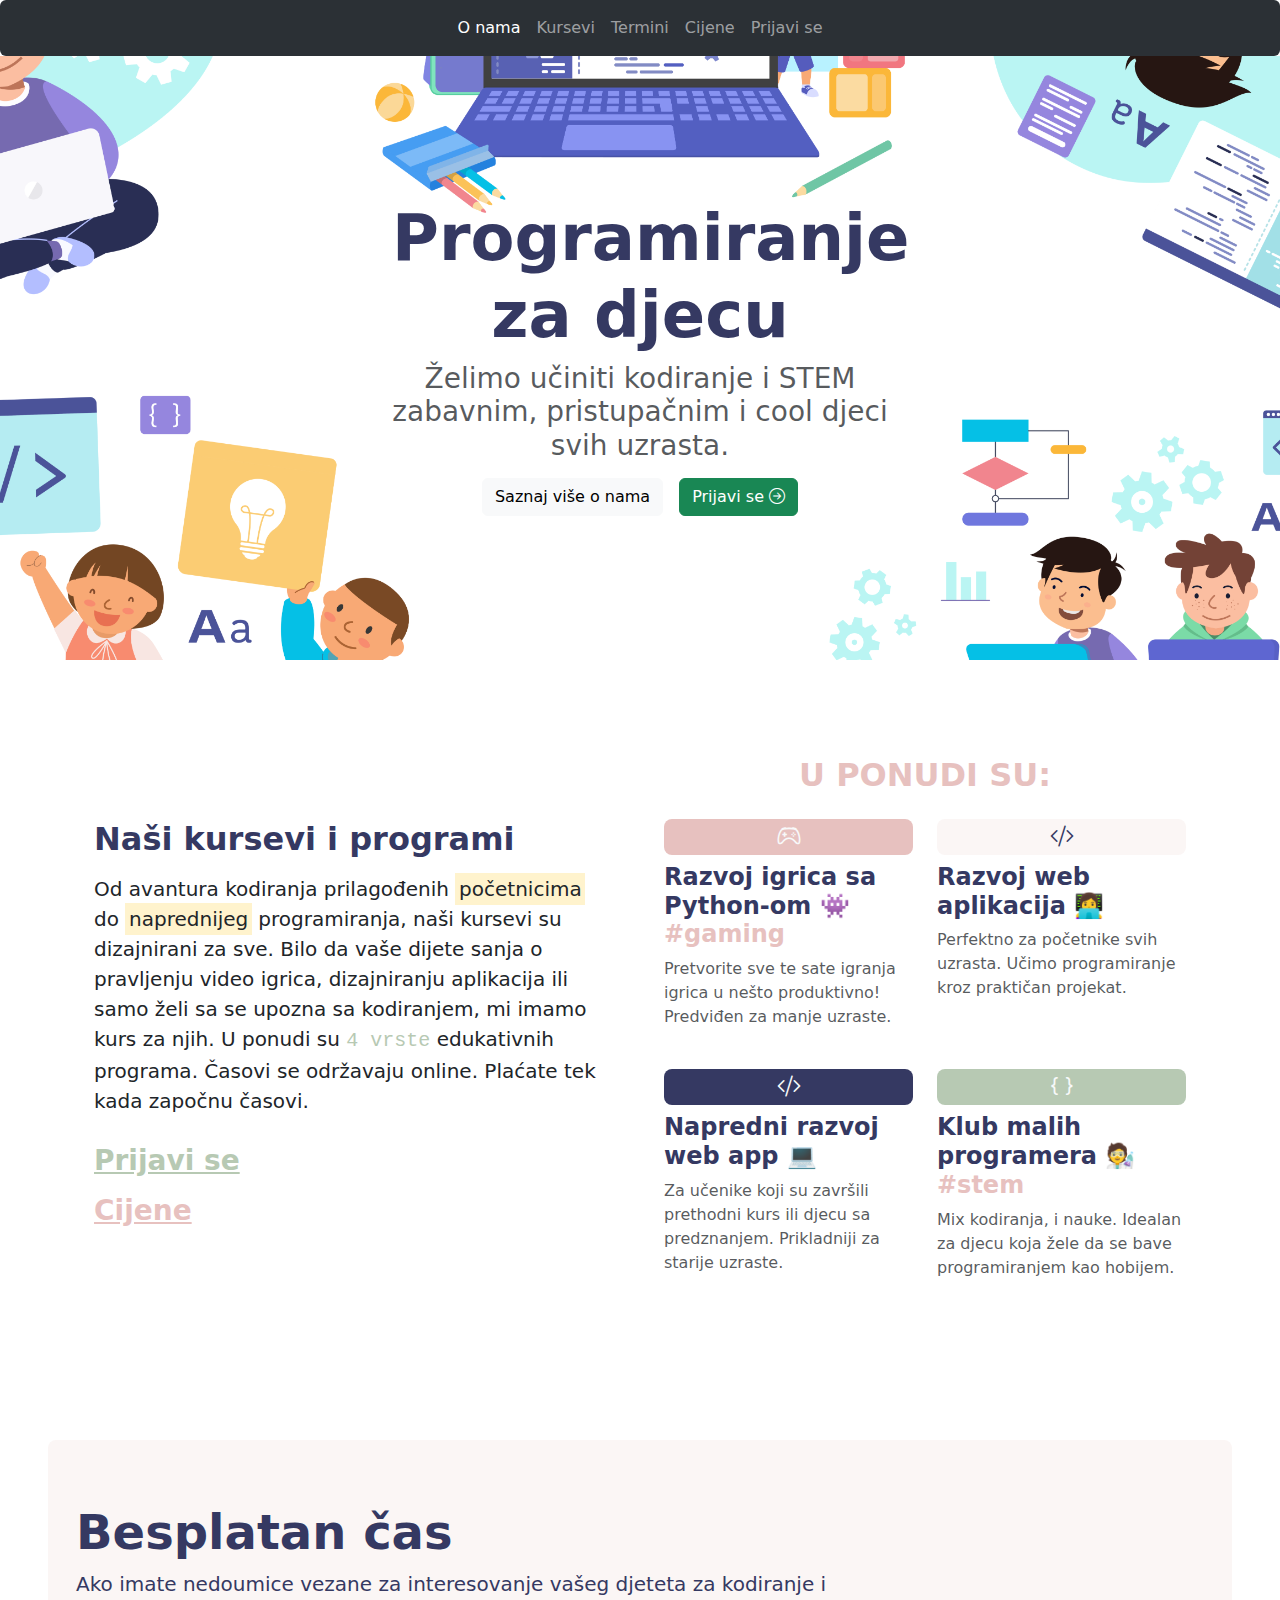
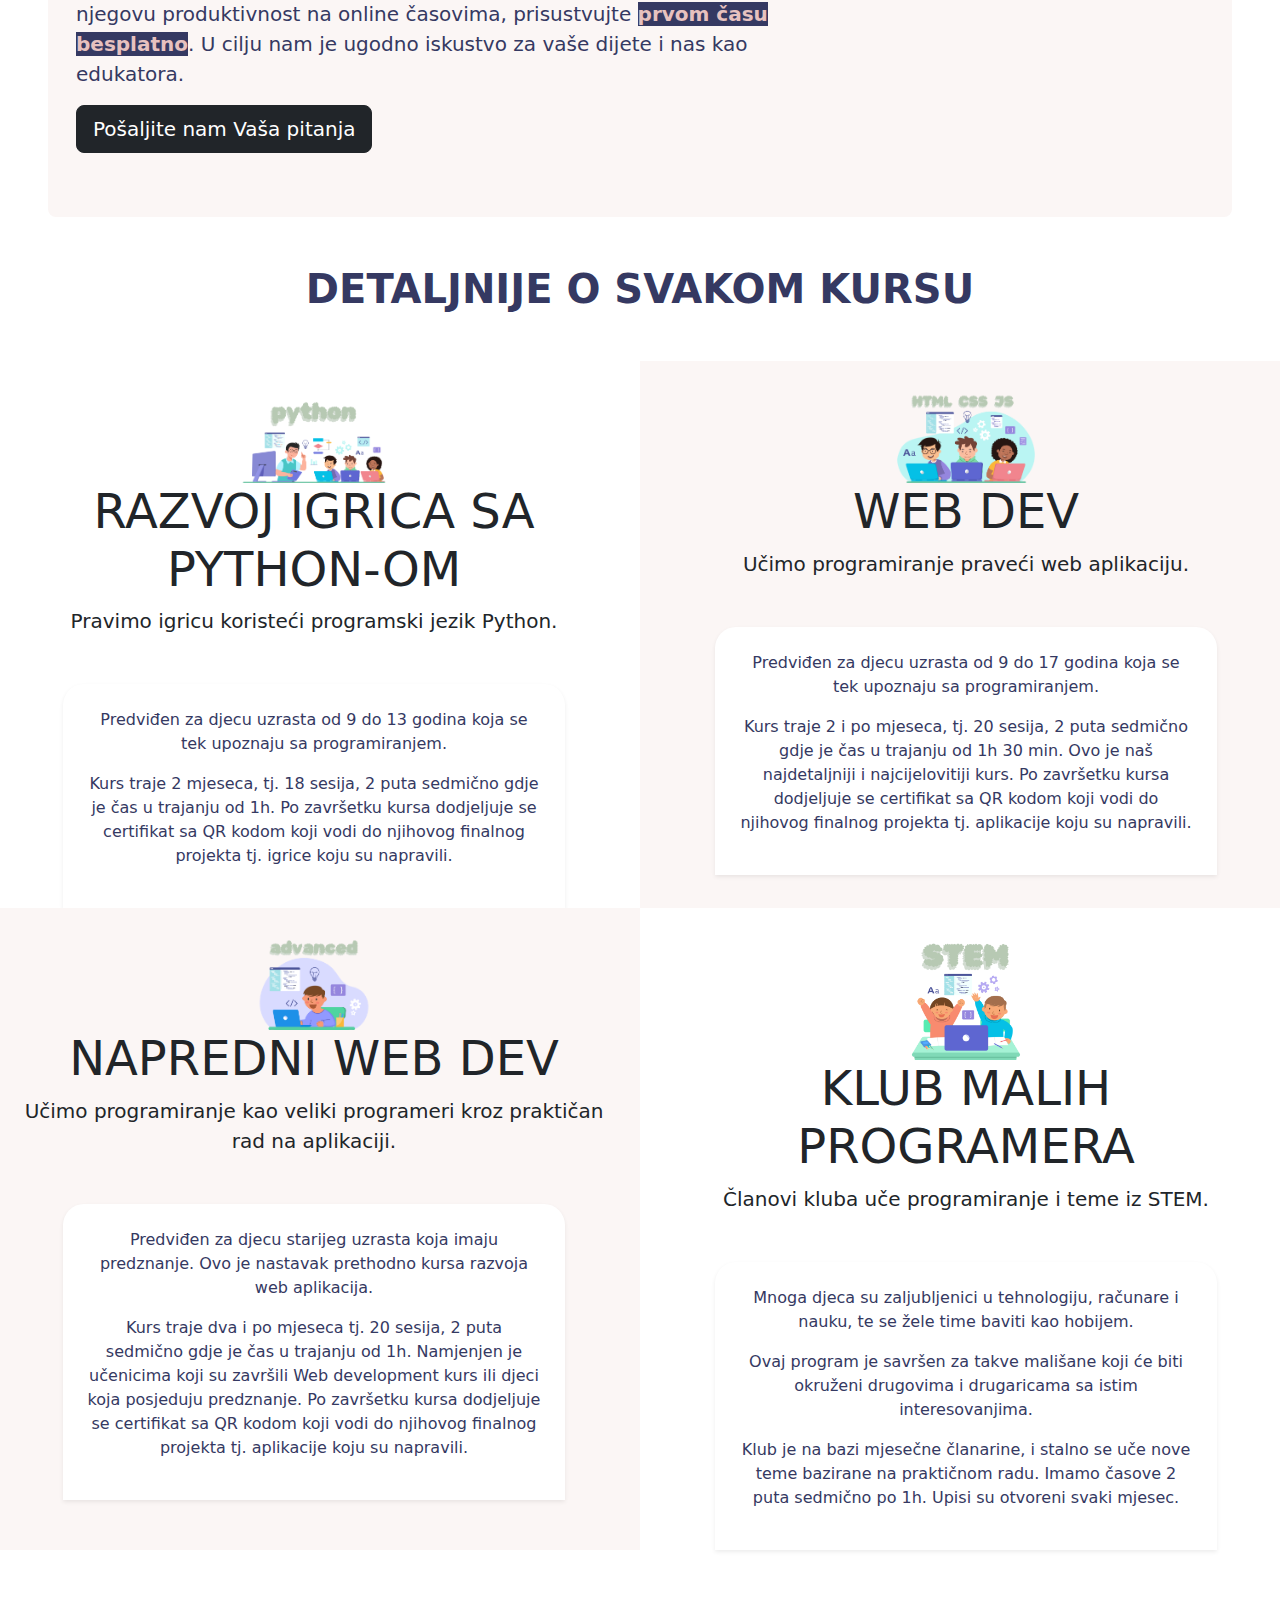
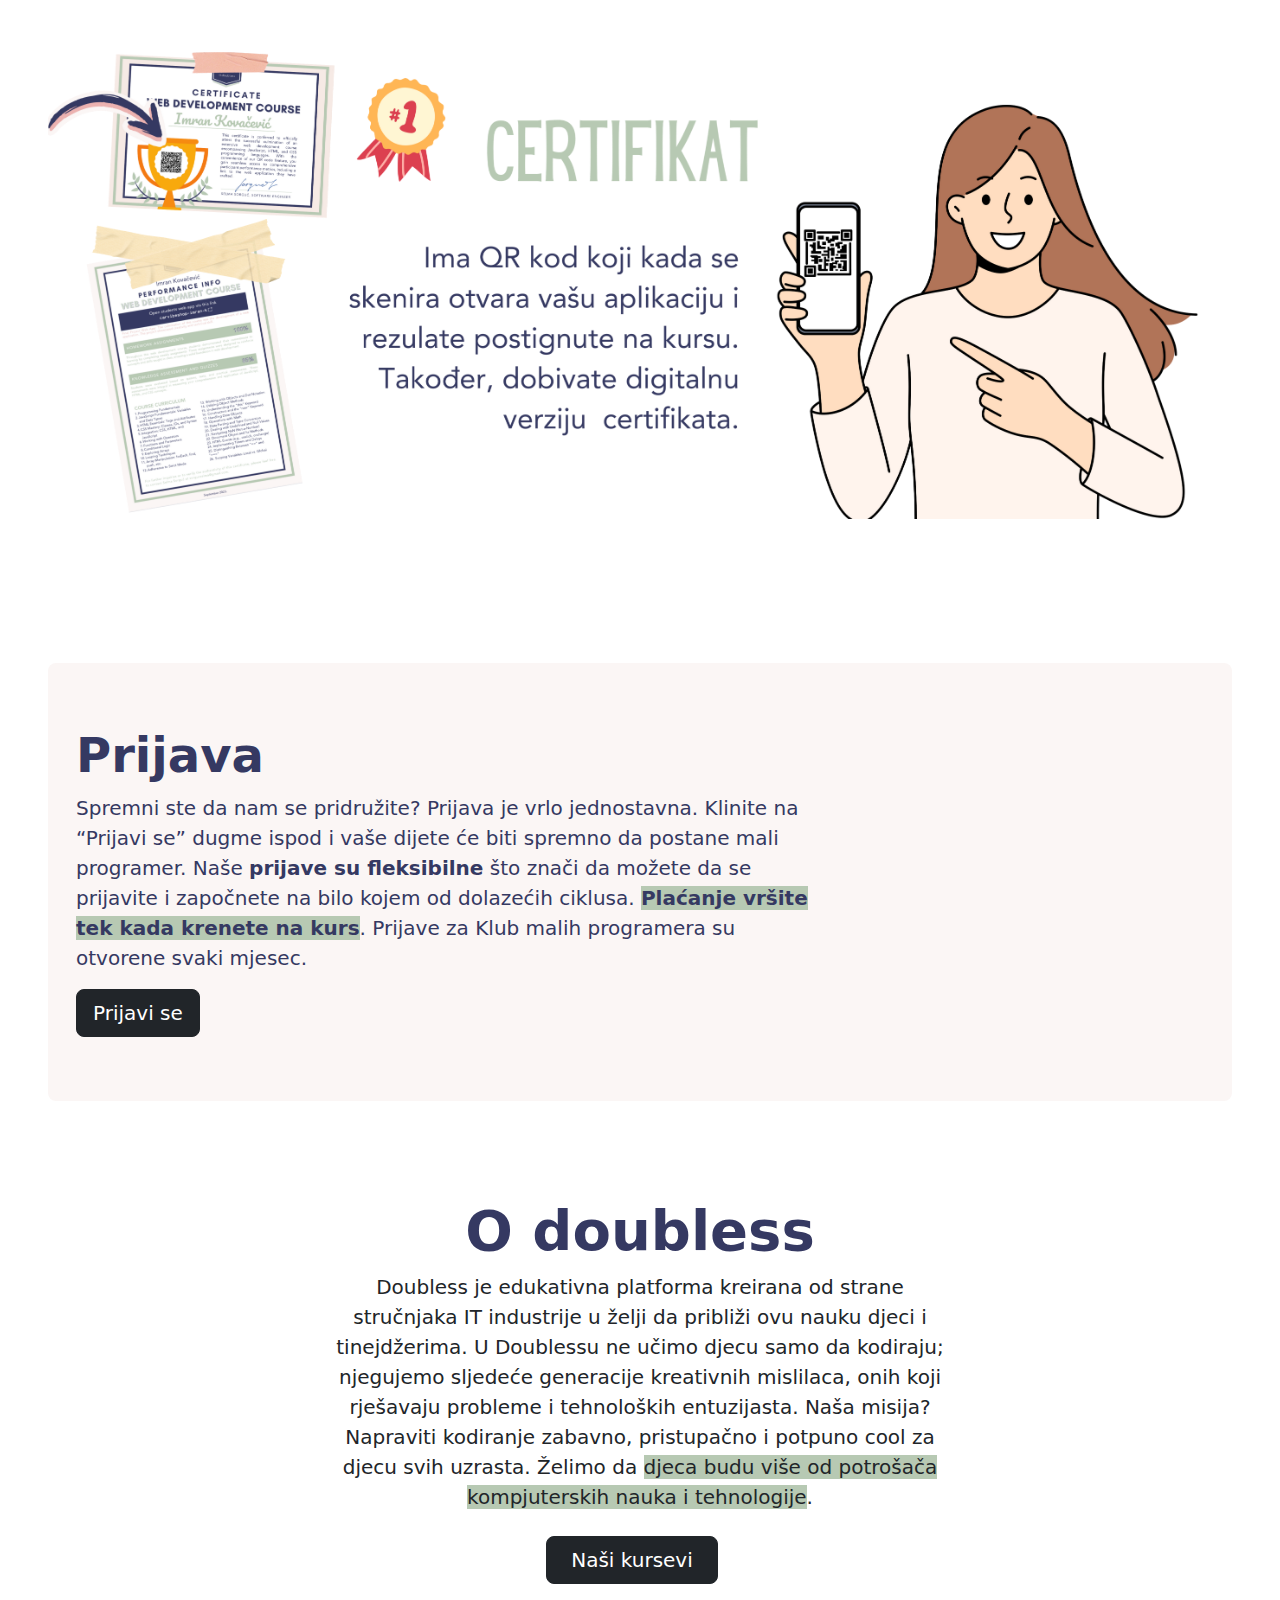
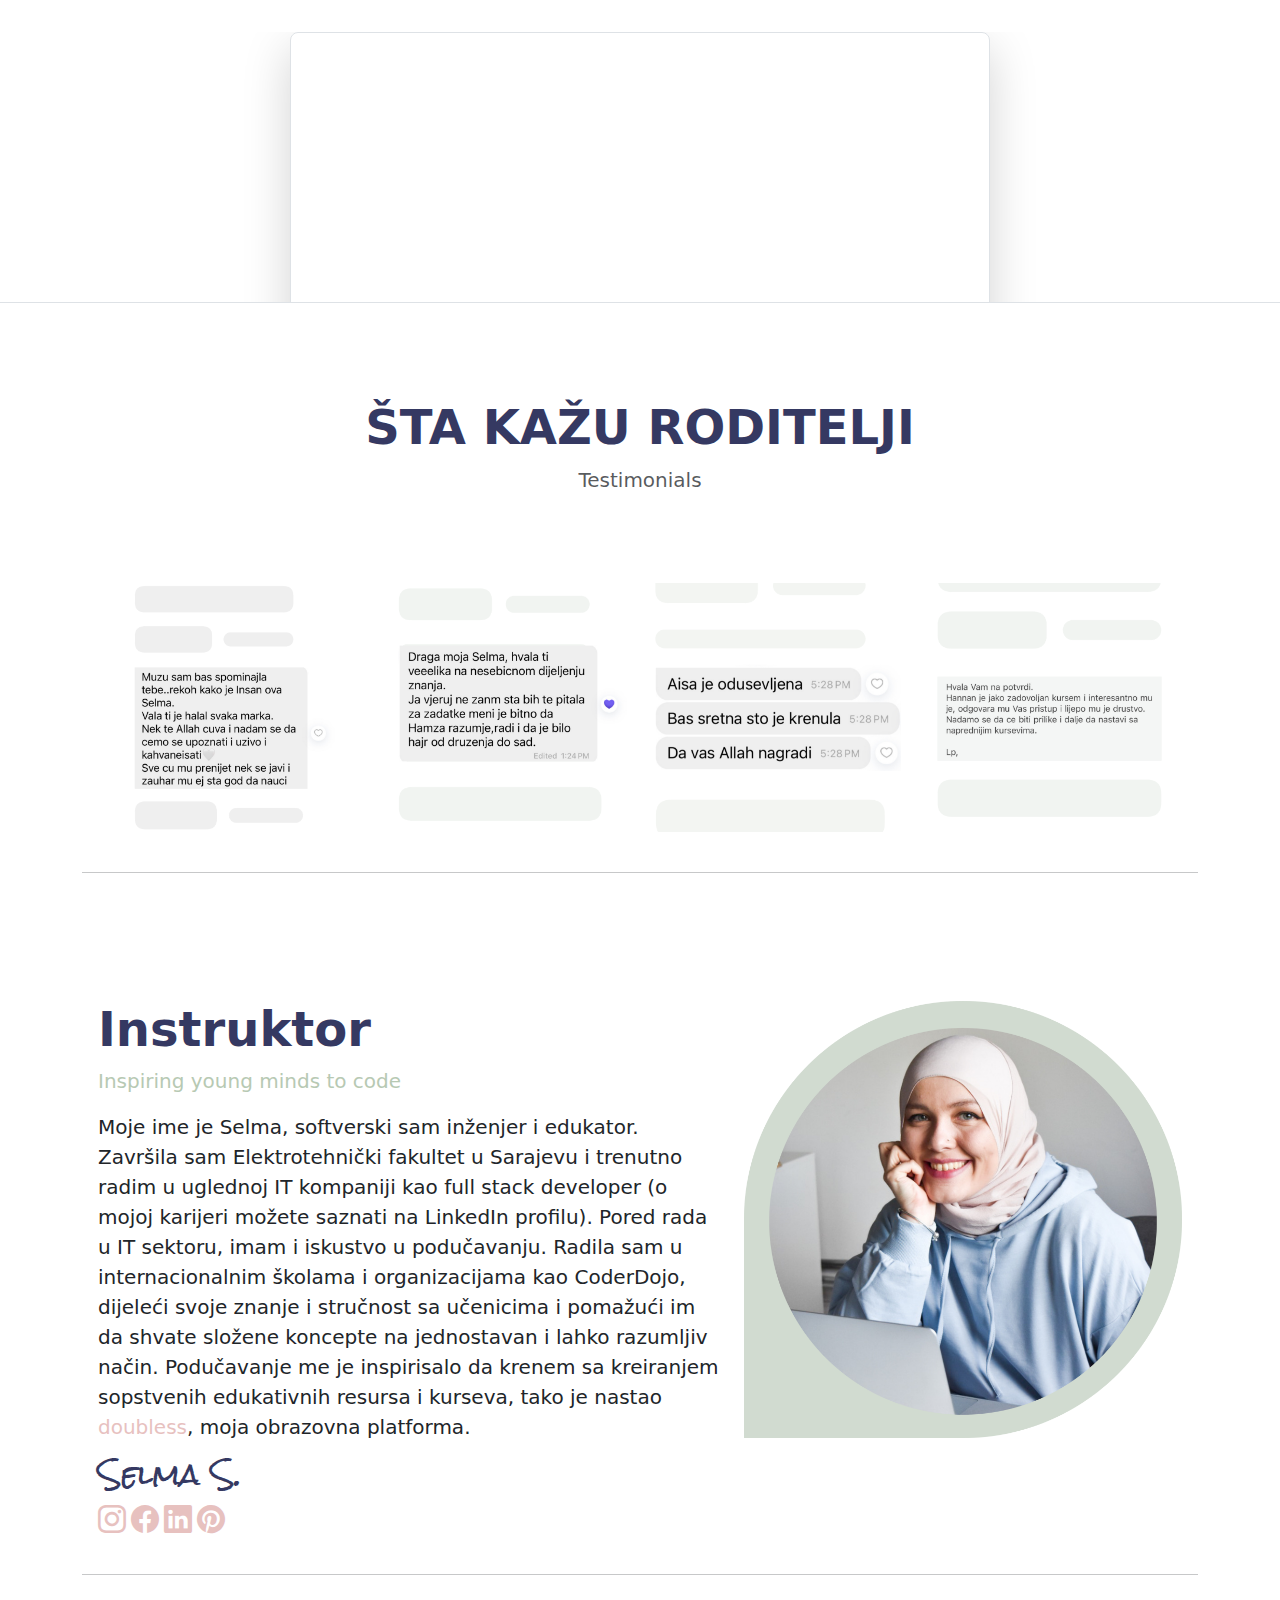
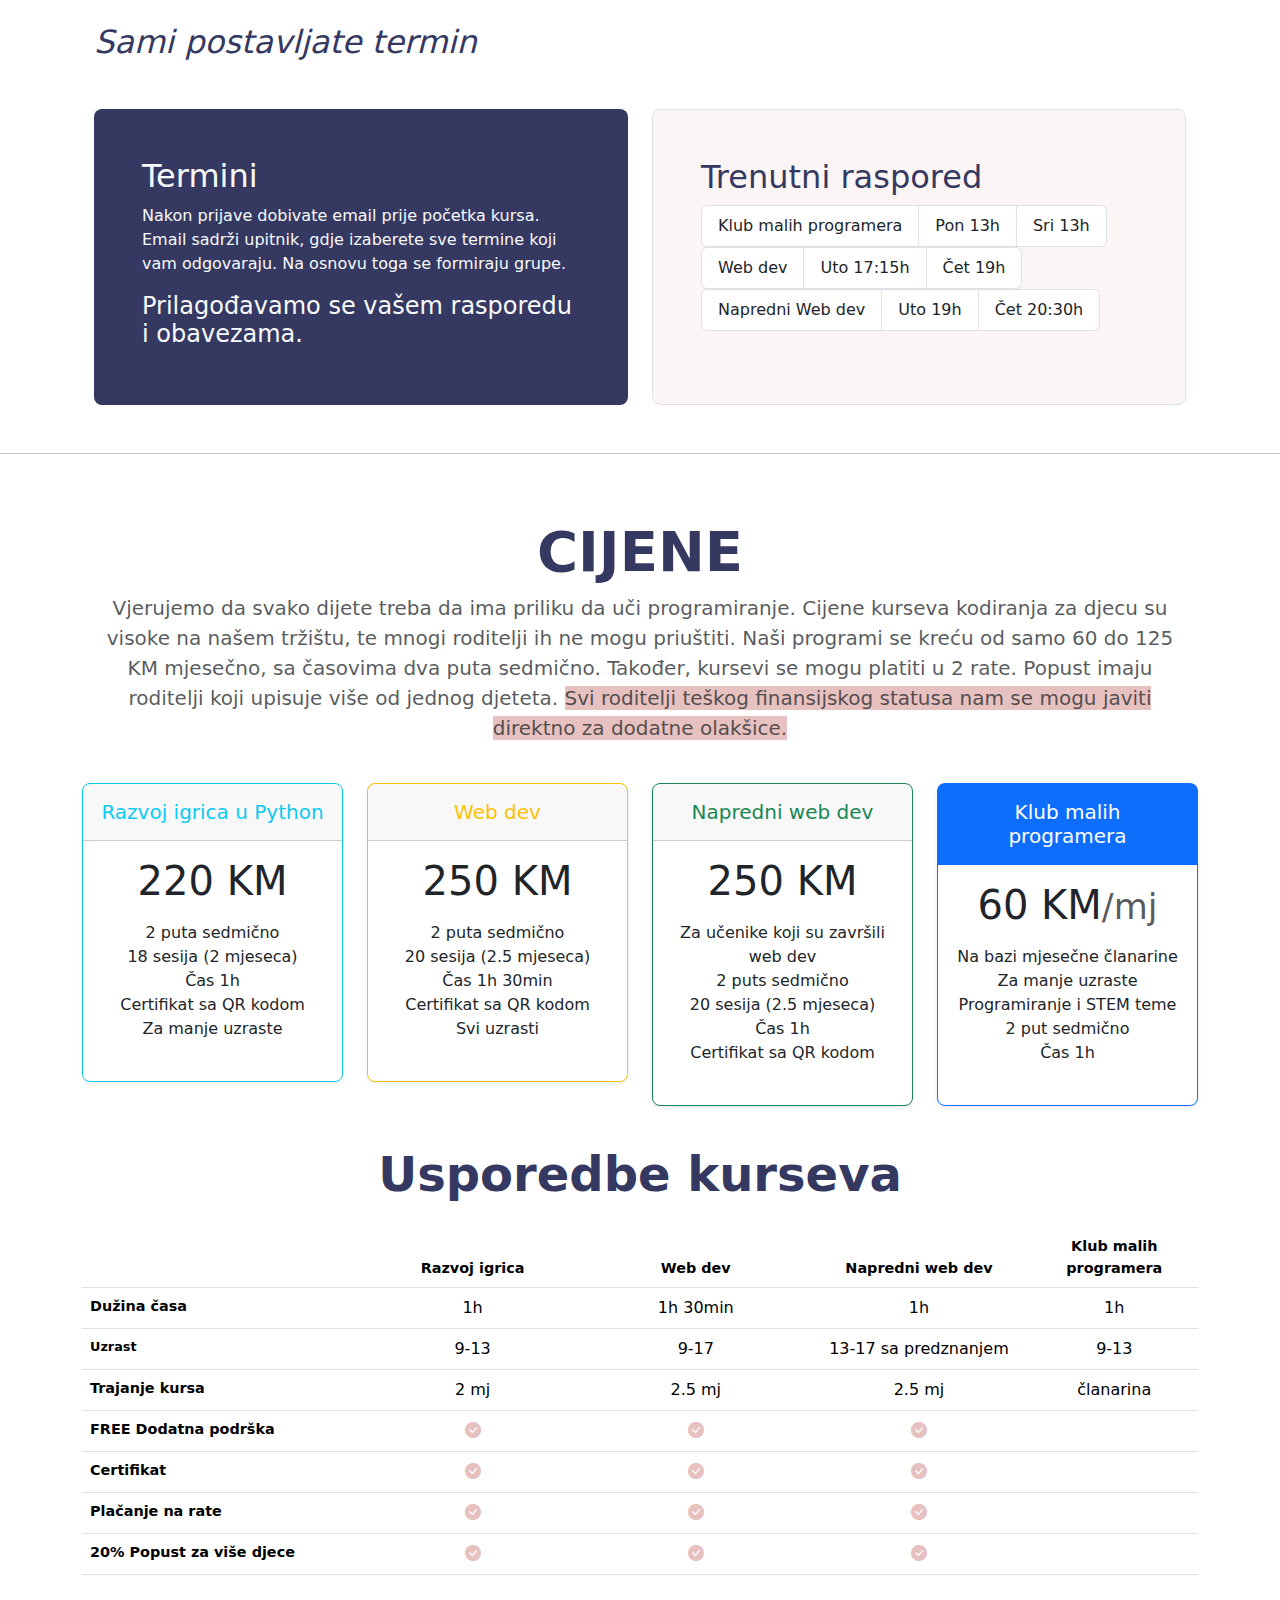
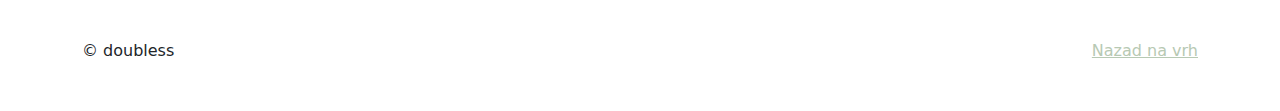
==== commit c323b20c: "footer margin fix" ====
--- a/index.html
+++ b/index.html
@@ -555,7 +555,7 @@
         </div>
 
 
-        <footer class="container mt-5">
+        <footer class="container mt-5 mb-5">
             <p class="float-end"><a class="green-text" href="#">Nazad na vrh</a></p>
             <p>© doubless</p>
         </footer>
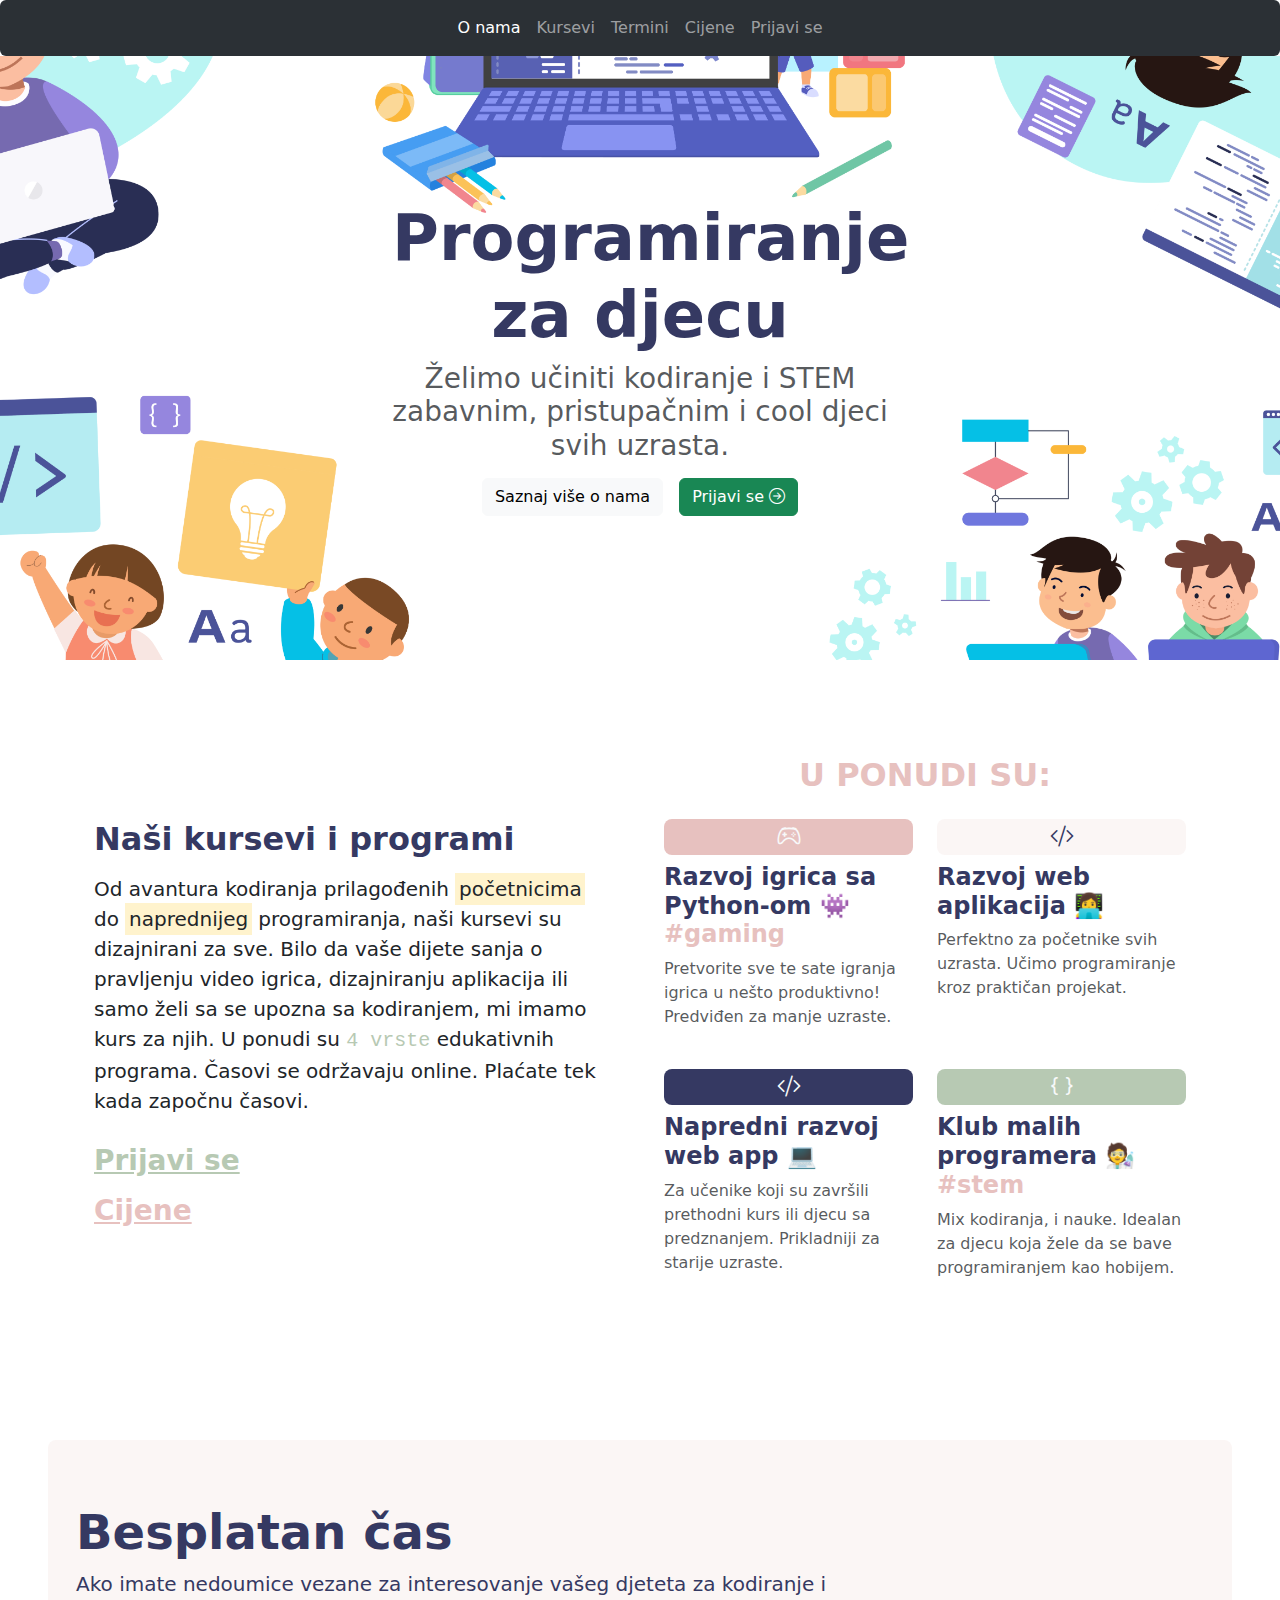
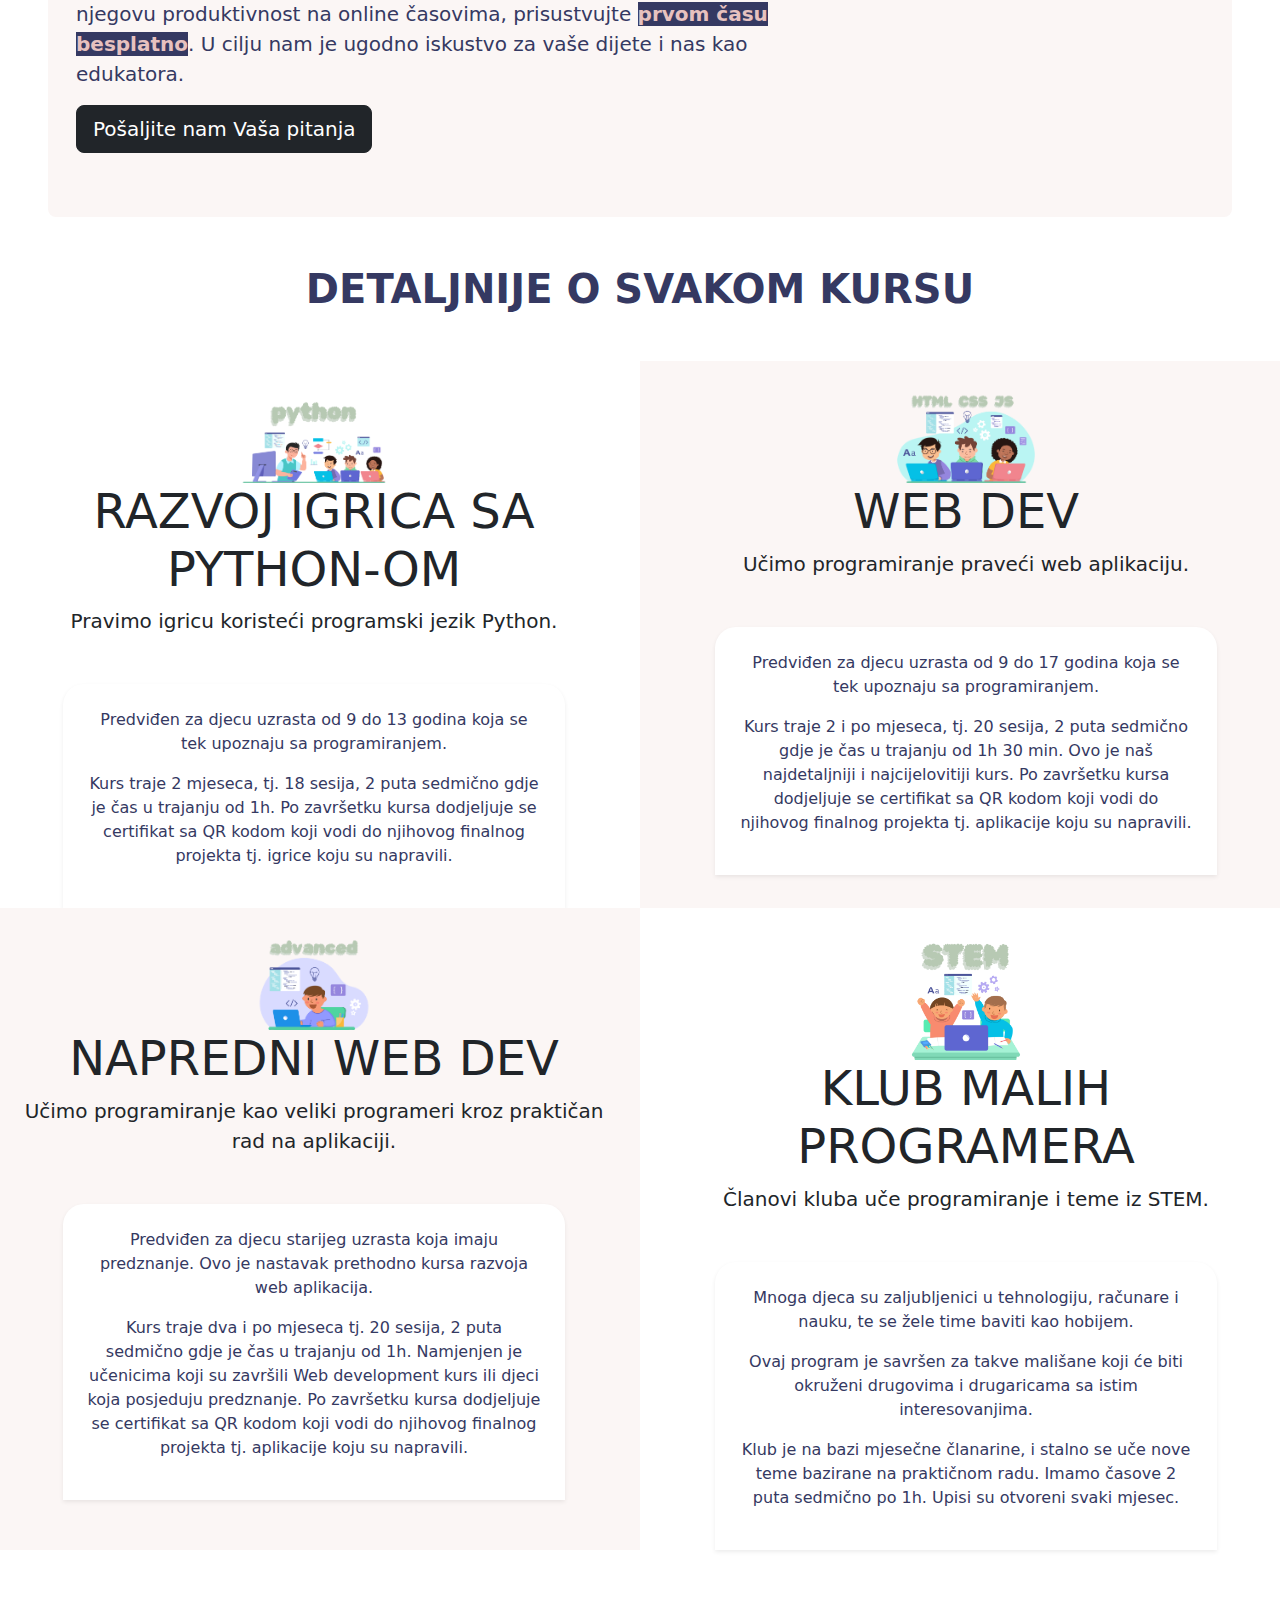
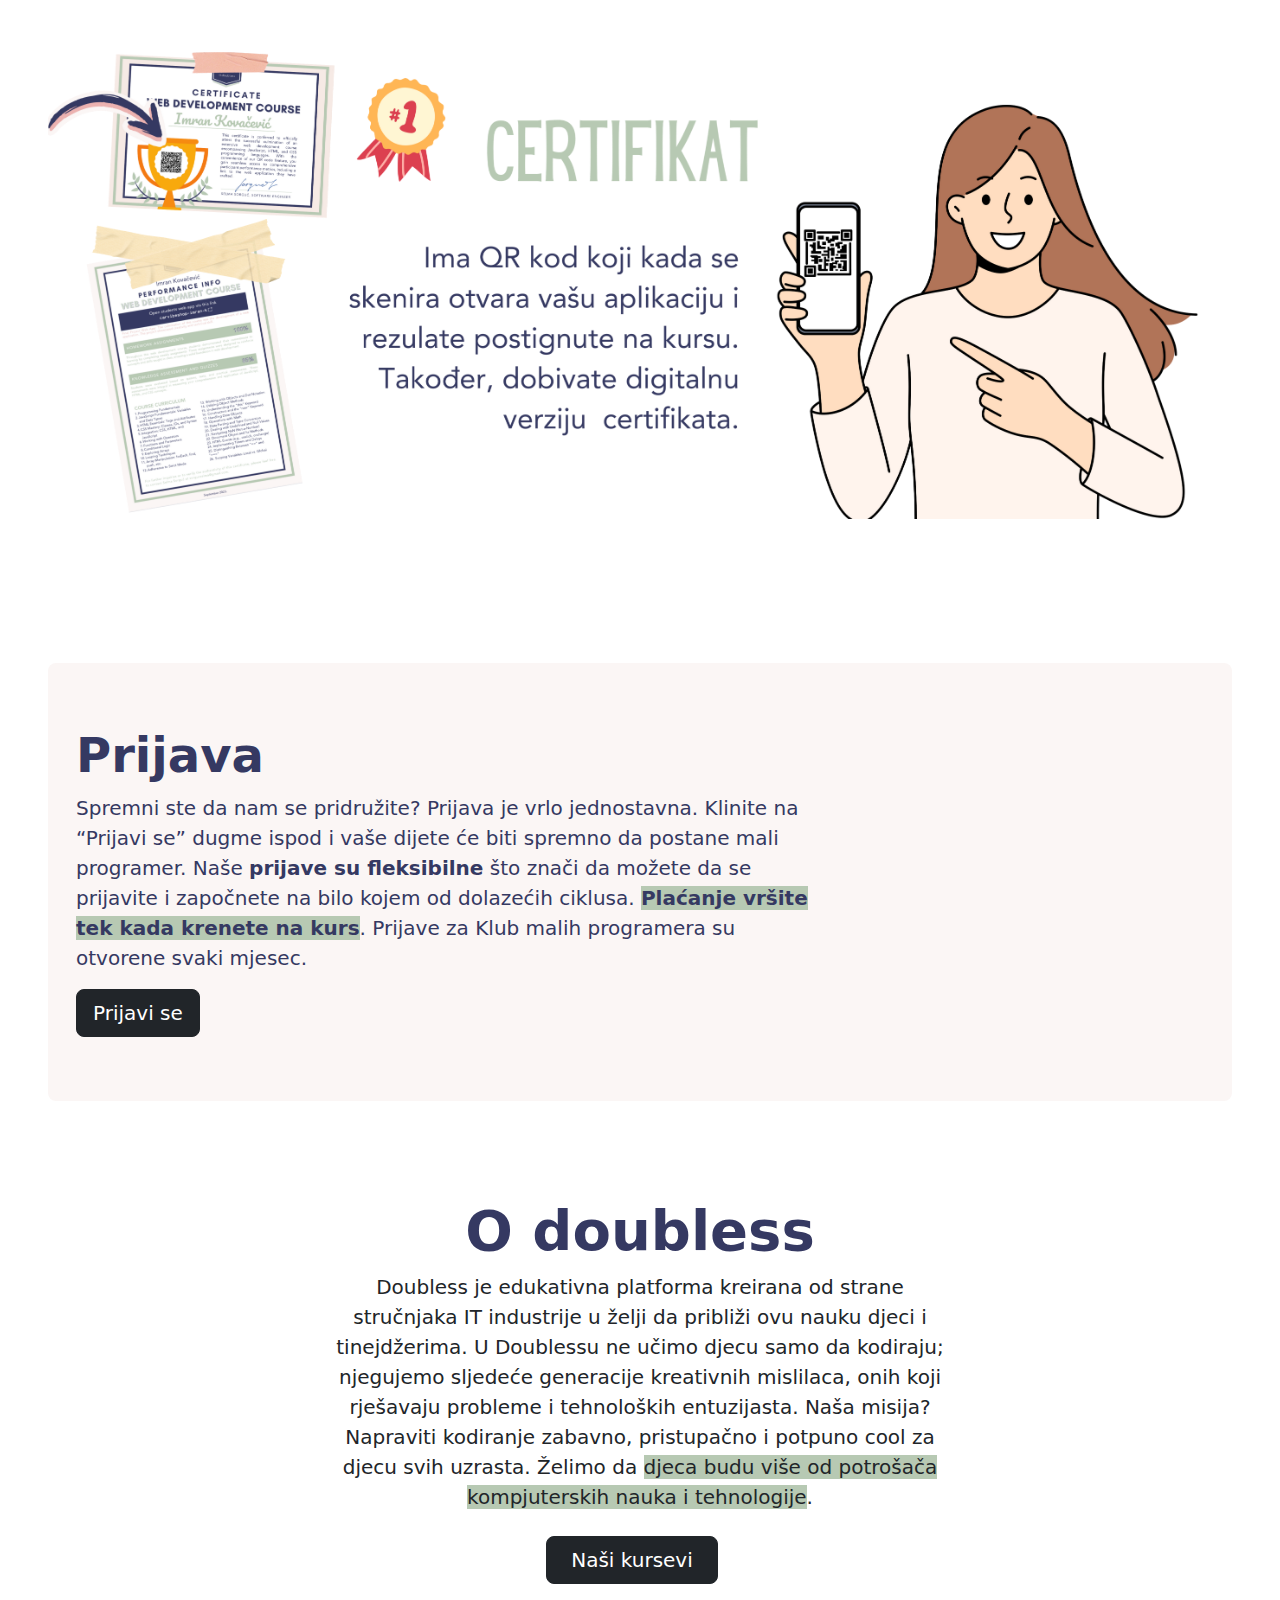
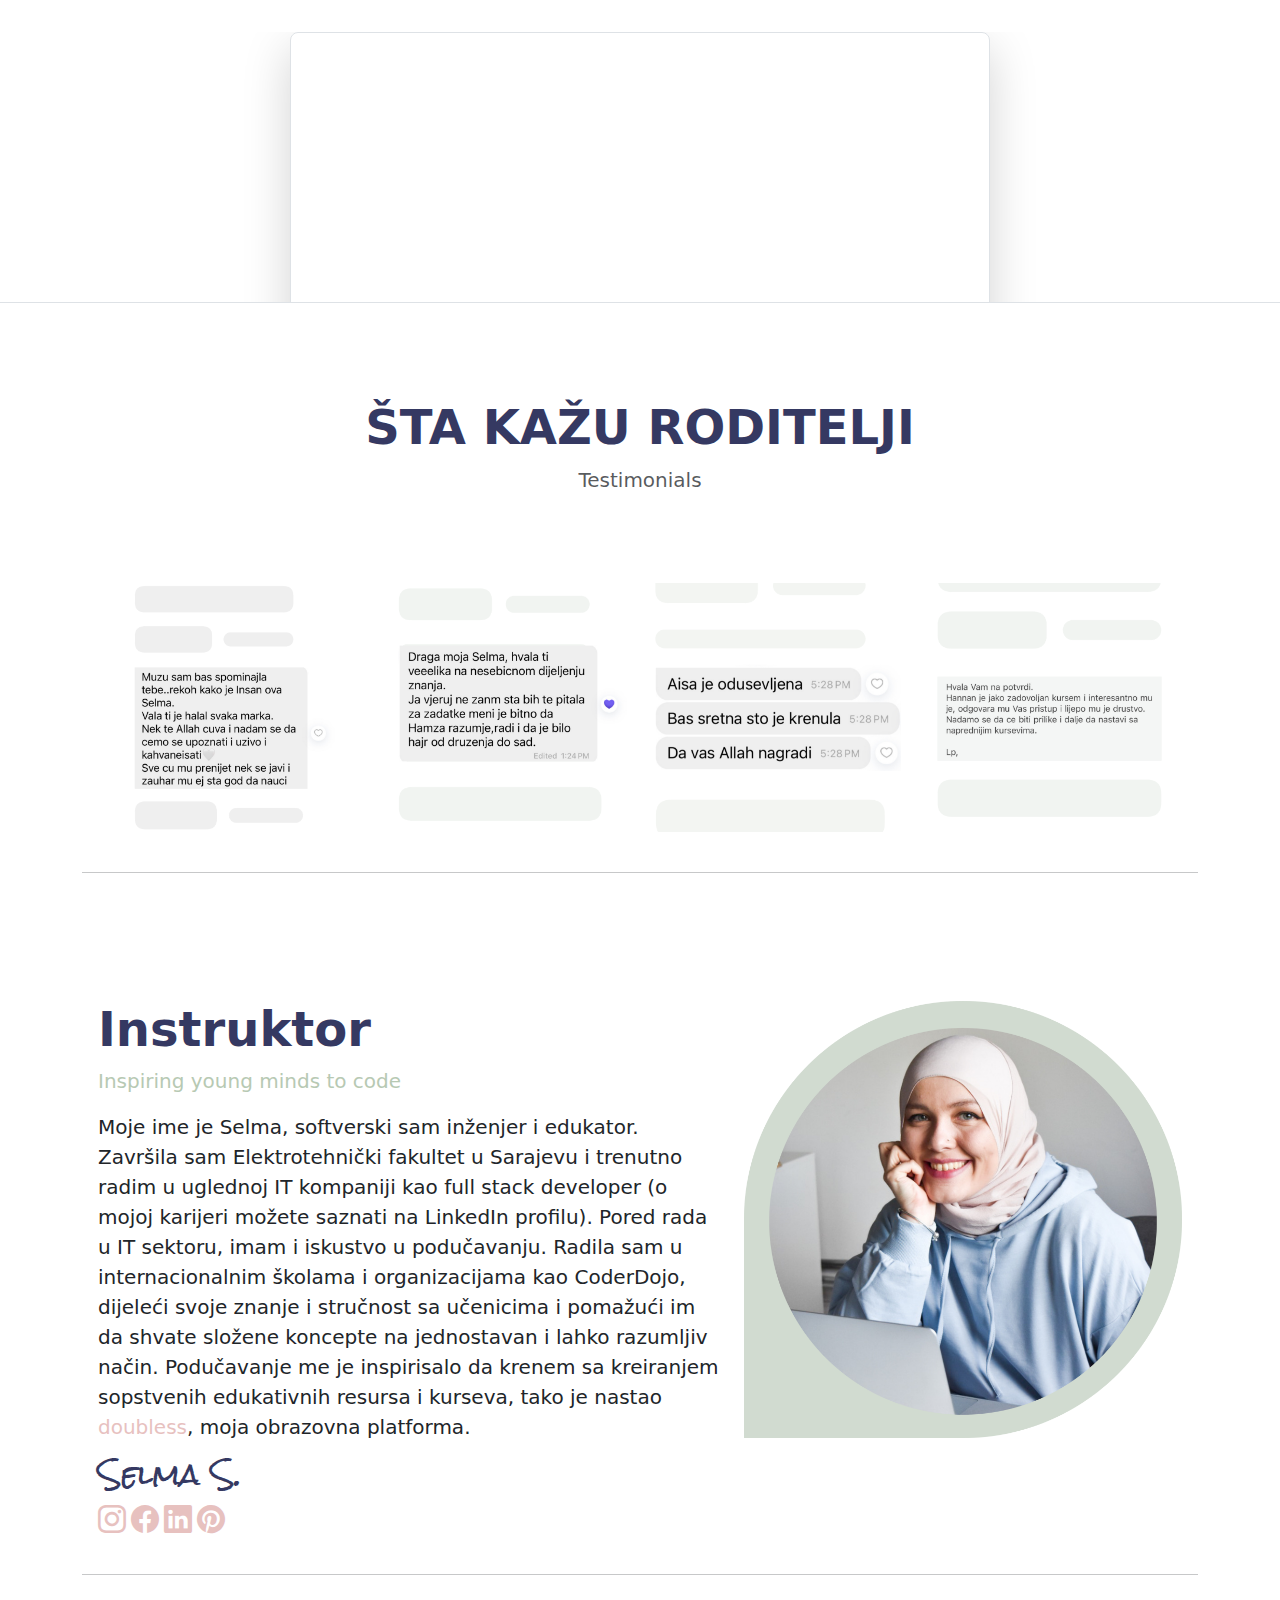
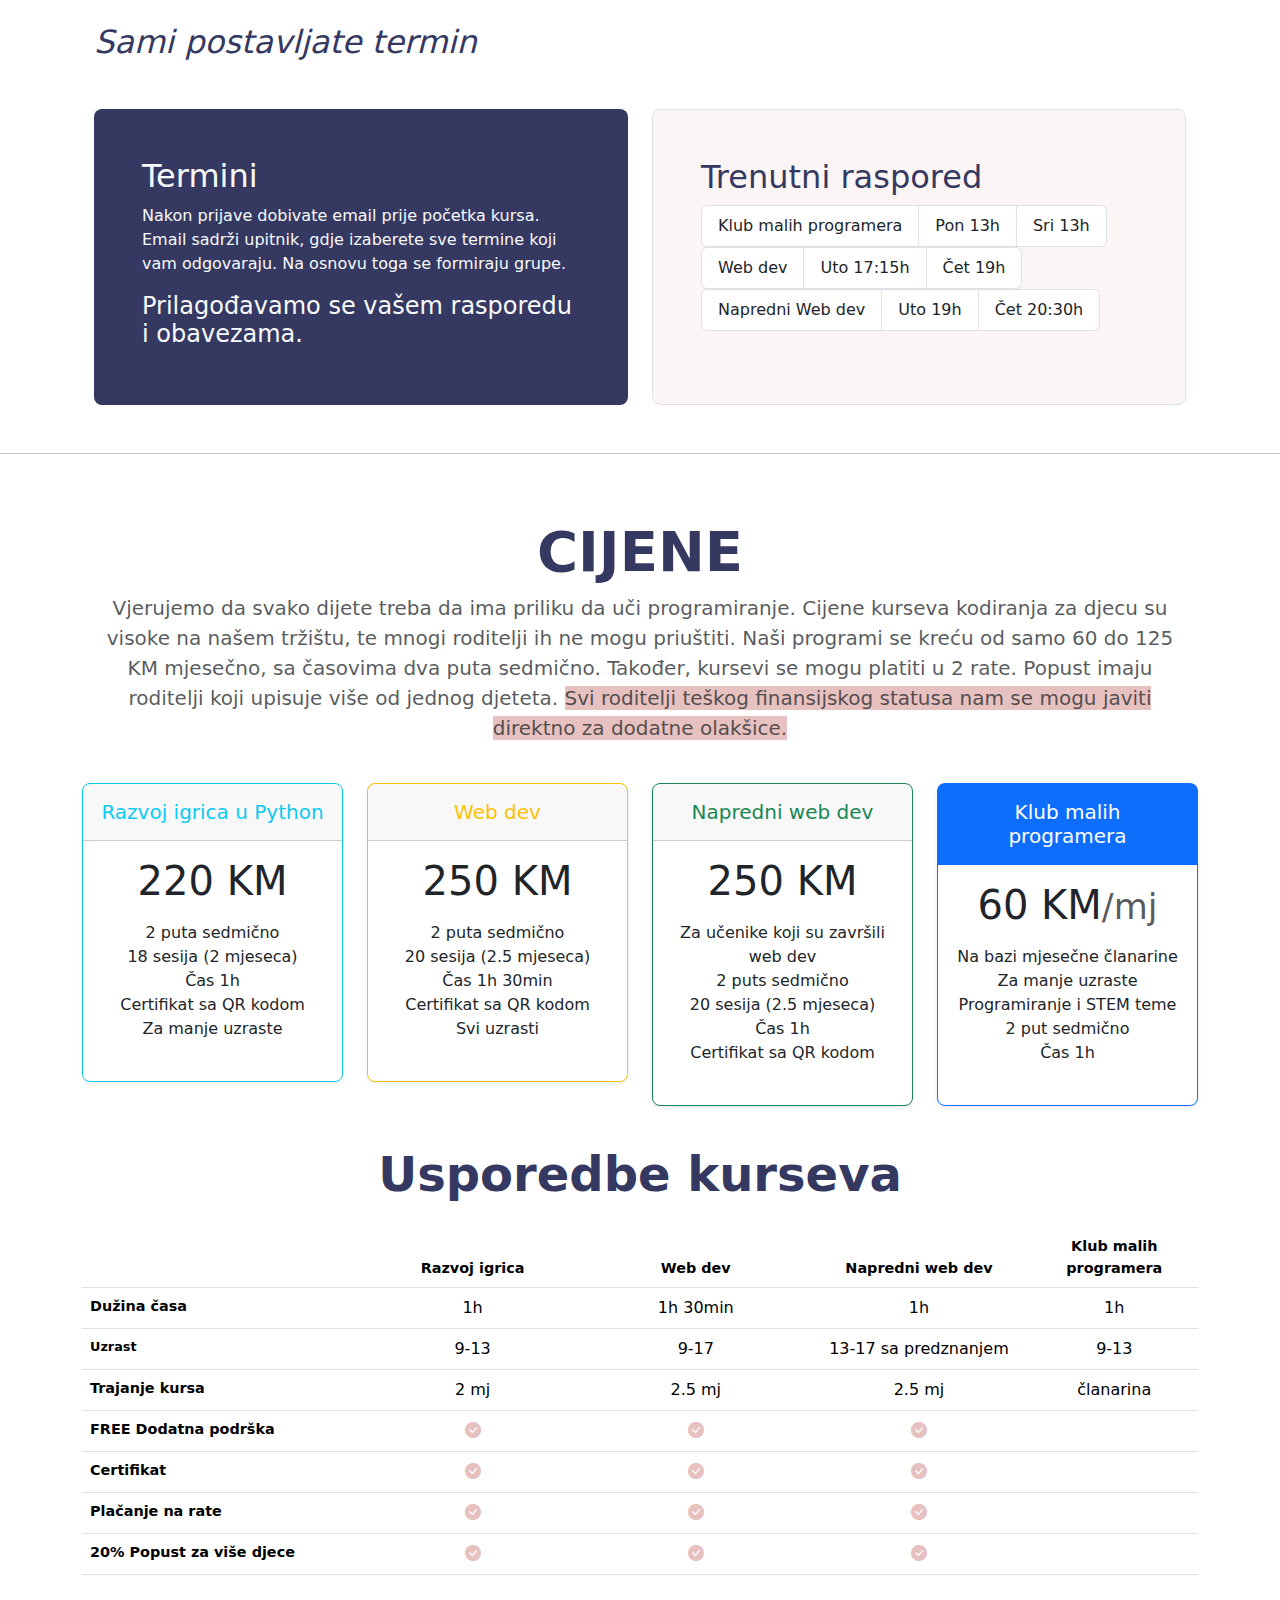
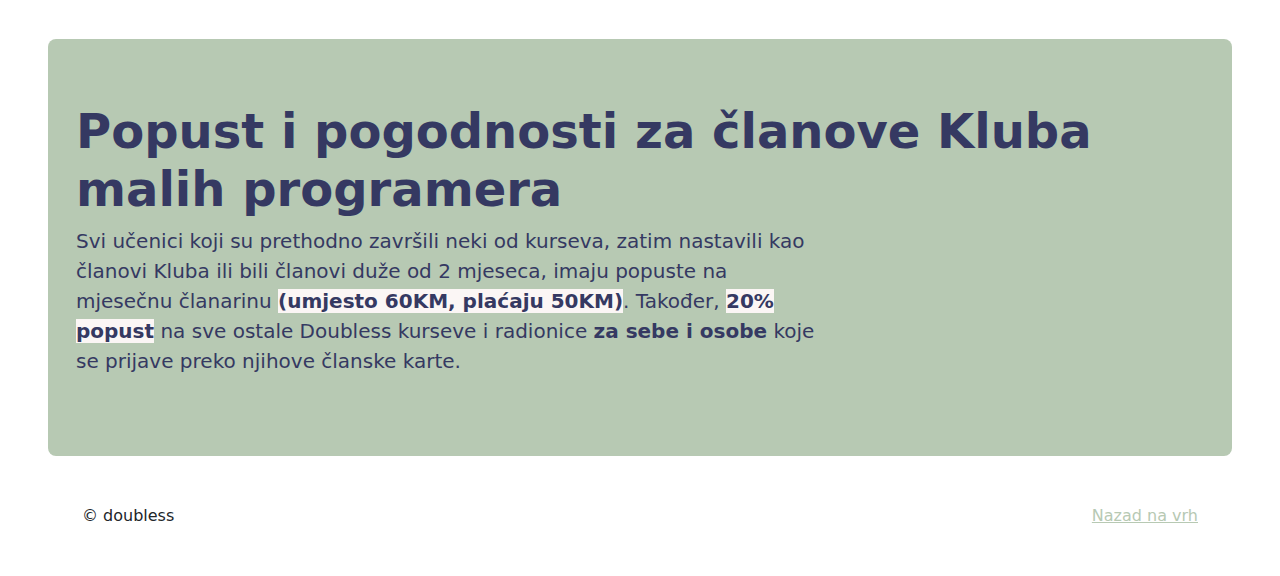
==== commit 1332a8f4: "kmp discount info" ====
--- a/index.html
+++ b/index.html
@@ -555,6 +555,19 @@
         </div>
 
 
+        <!--POGODNOSTI KLUB-->
+        <div id="pogodnosti-klub" class="p-3 m-5 green-bg rounded-3">
+            <div class="container-fluid py-5">
+                <h1 class="display-5 fw-bold blue-text">Popust i pogodnosti za članove Kluba malih programera</h1>
+                <p class="col-md-8 fs-5 blue-text">
+                    Svi učenici koji su prethodno završili neki od kurseva, zatim nastavili kao članovi Kluba ili bili
+                    članovi duže od 2 mjeseca, imaju popuste na mjesečnu članarinu <span
+                        class="fw-bold blue-text light-bg">(umjesto 60KM, plaćaju 50KM)</span>. Također, <span
+                        class="fw-bold blue-text light-bg">20% popust</span> na sve ostale Doubless kurseve i radionice
+                    <strong>za sebe i osobe</strong> koje se prijave preko njihove članske karte.
+                </p>
+            </div>
+        </div>
         <footer class="container mt-5 mb-5">
             <p class="float-end"><a class="green-text" href="#">Nazad na vrh</a></p>
             <p>© doubless</p>
